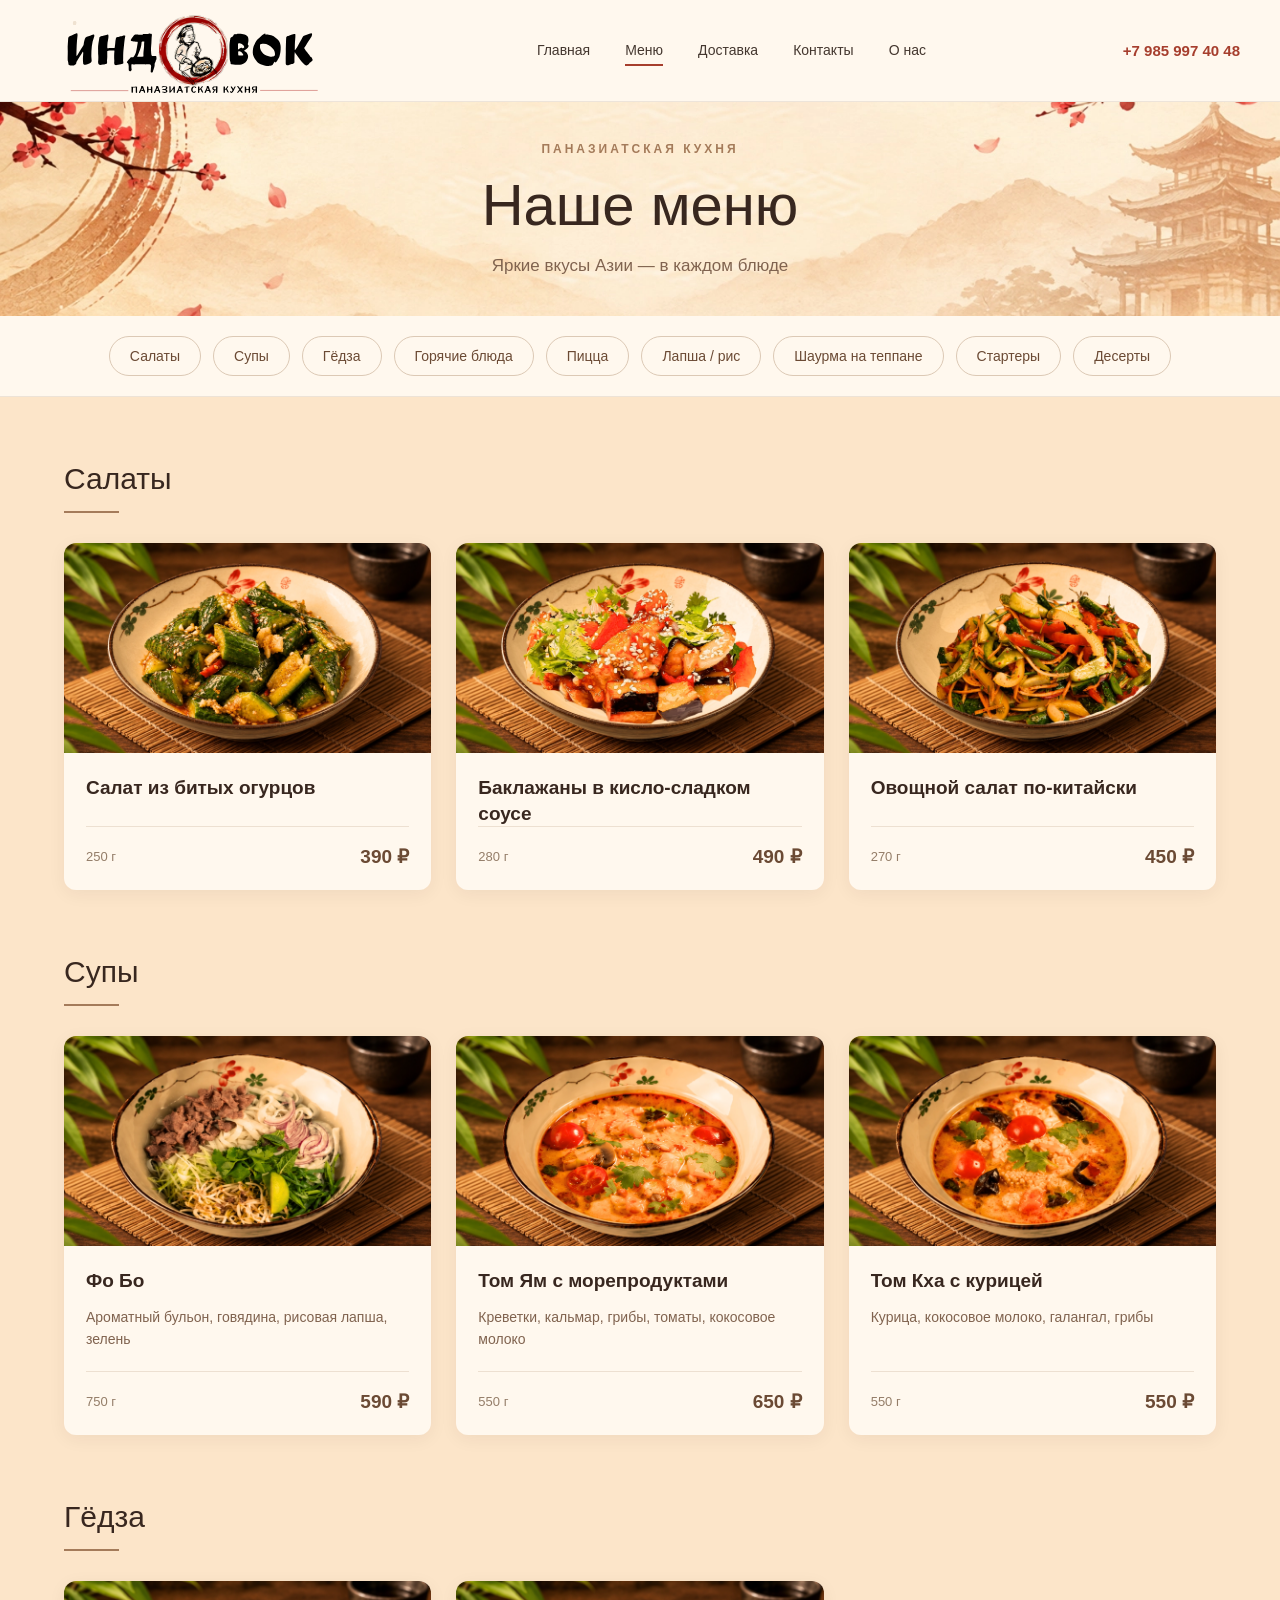
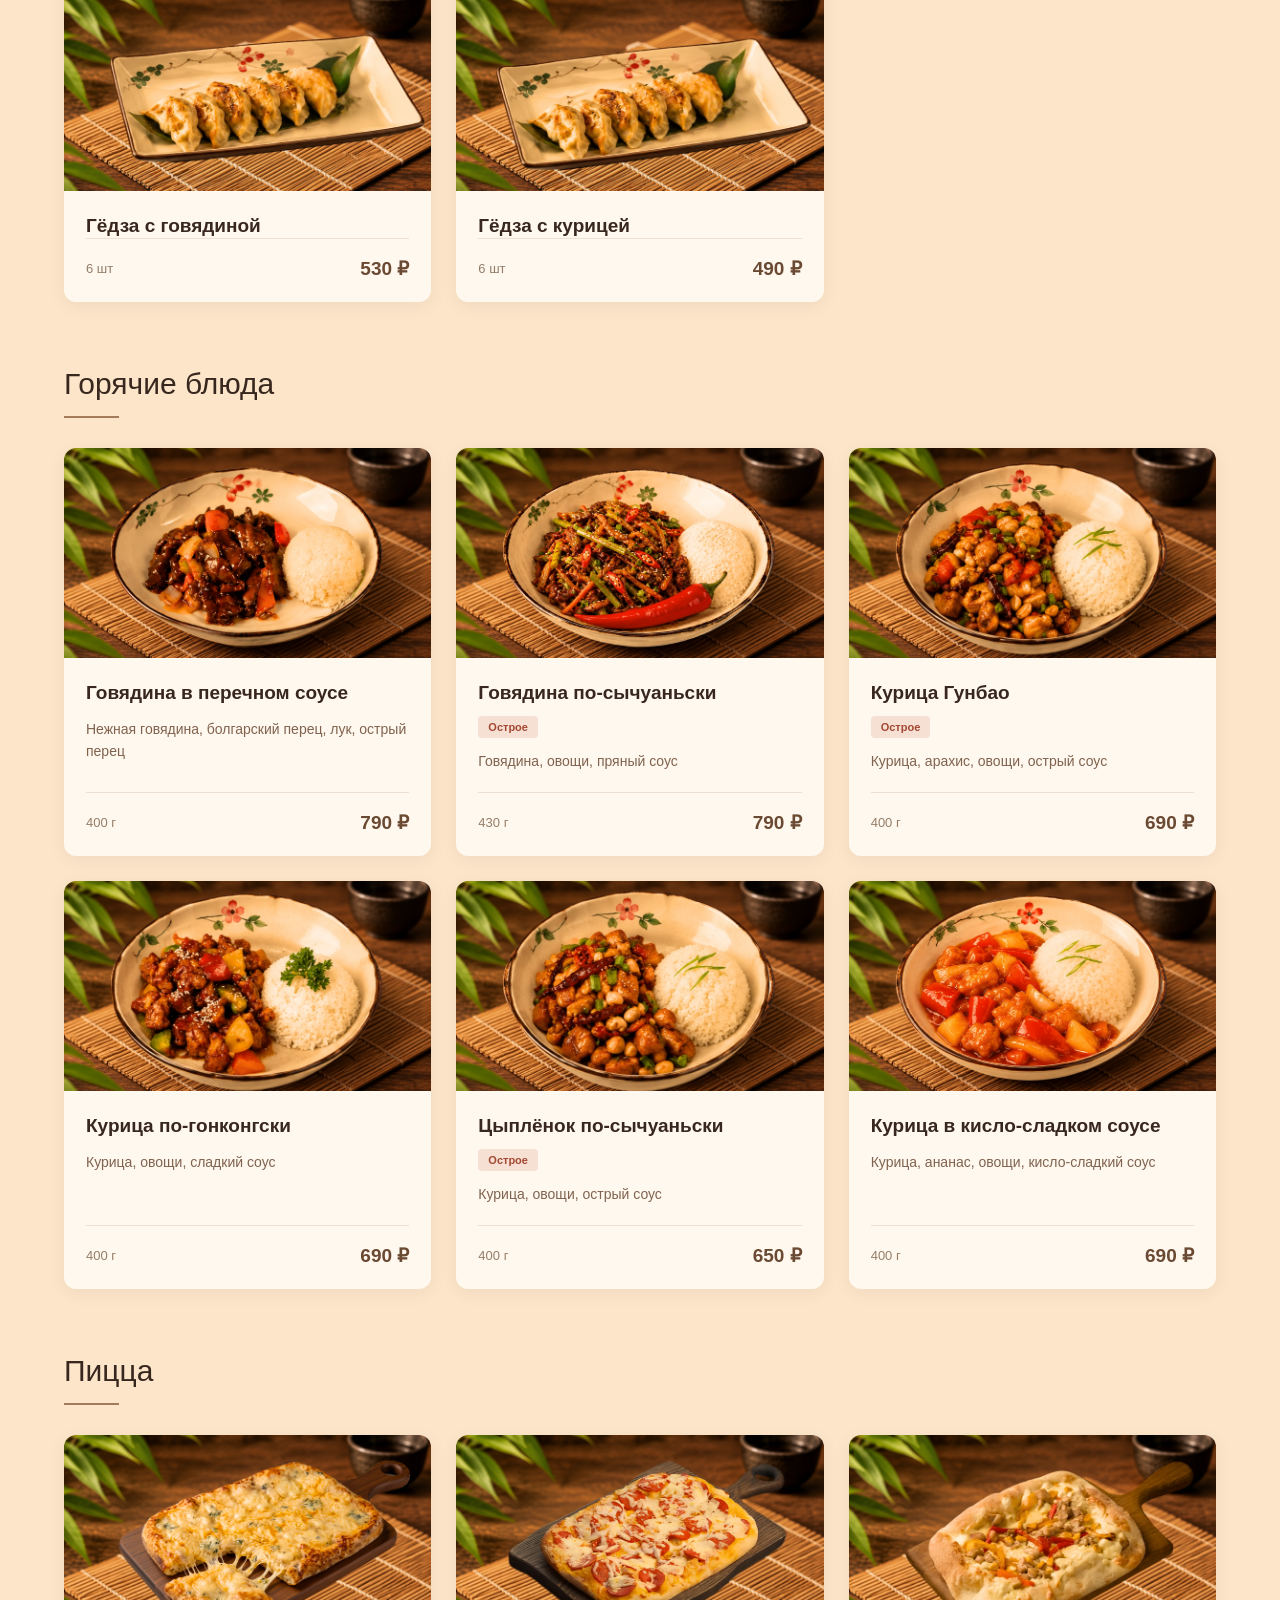
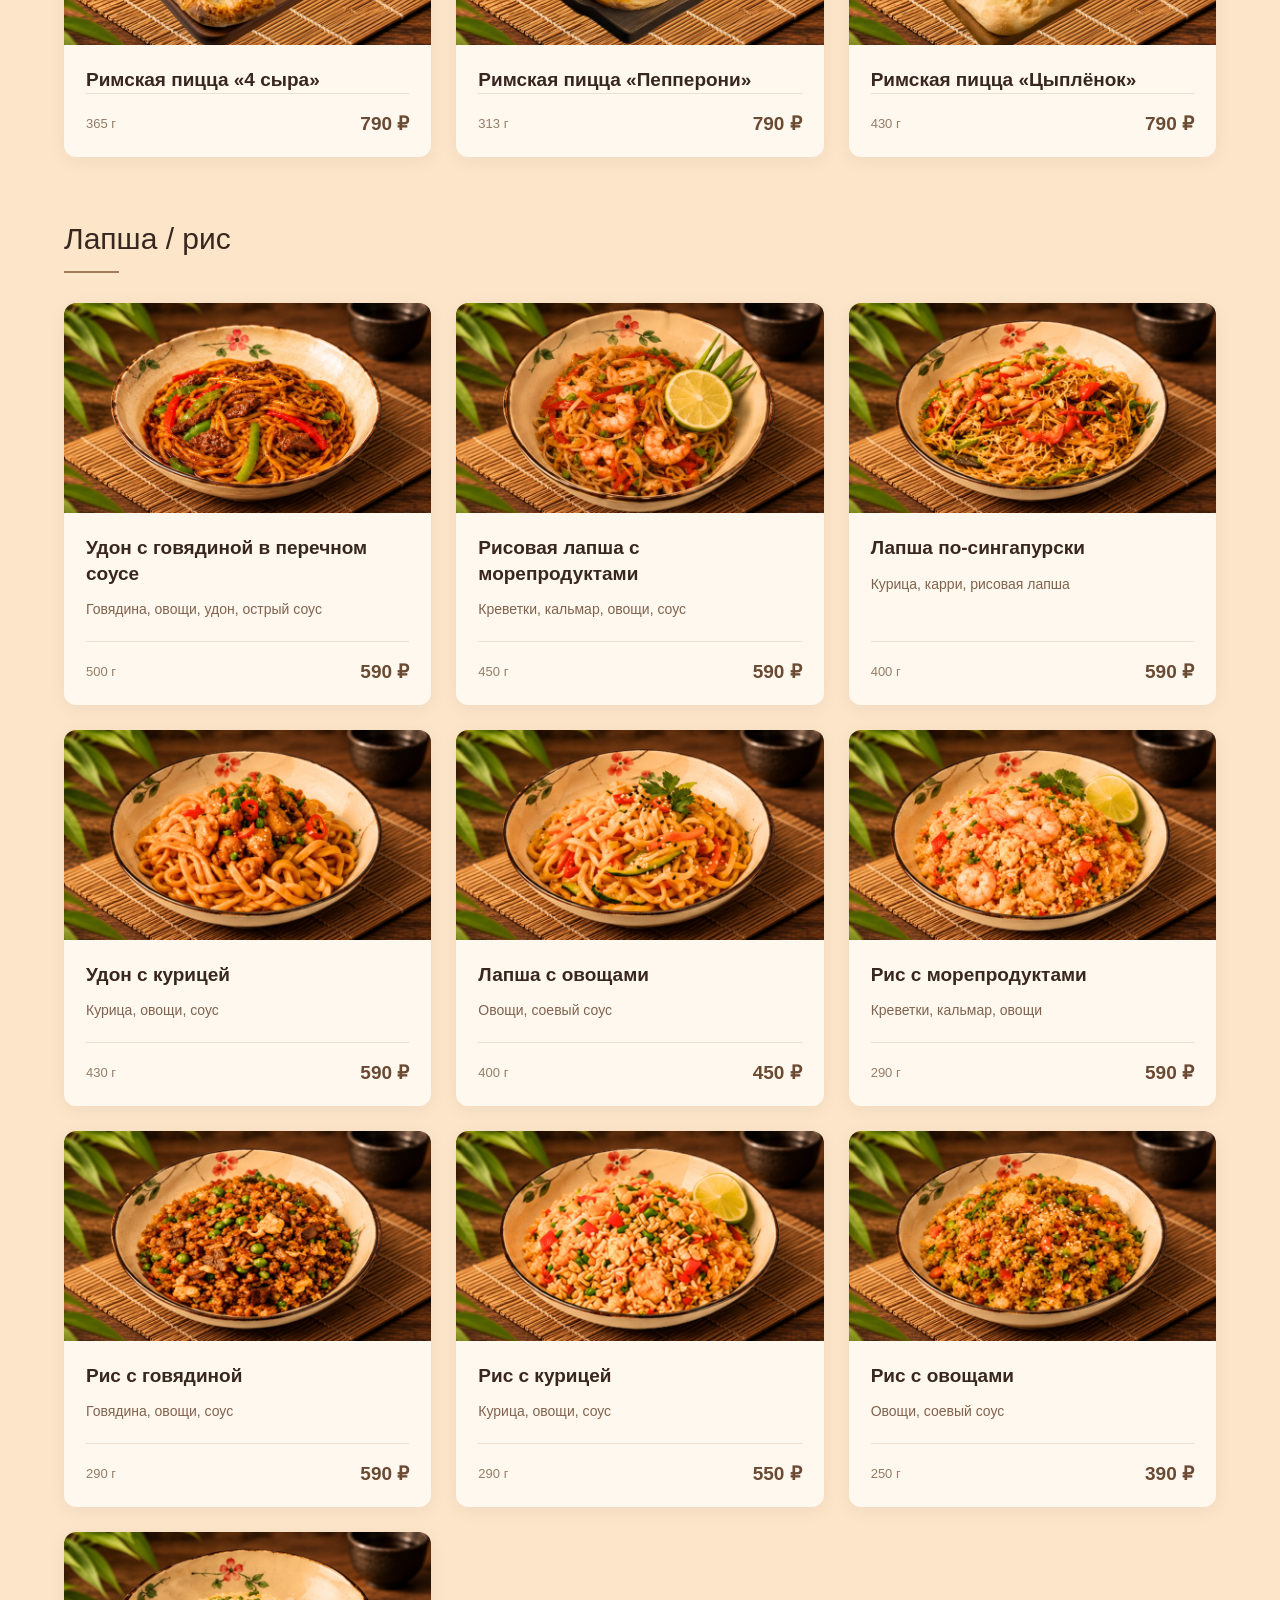
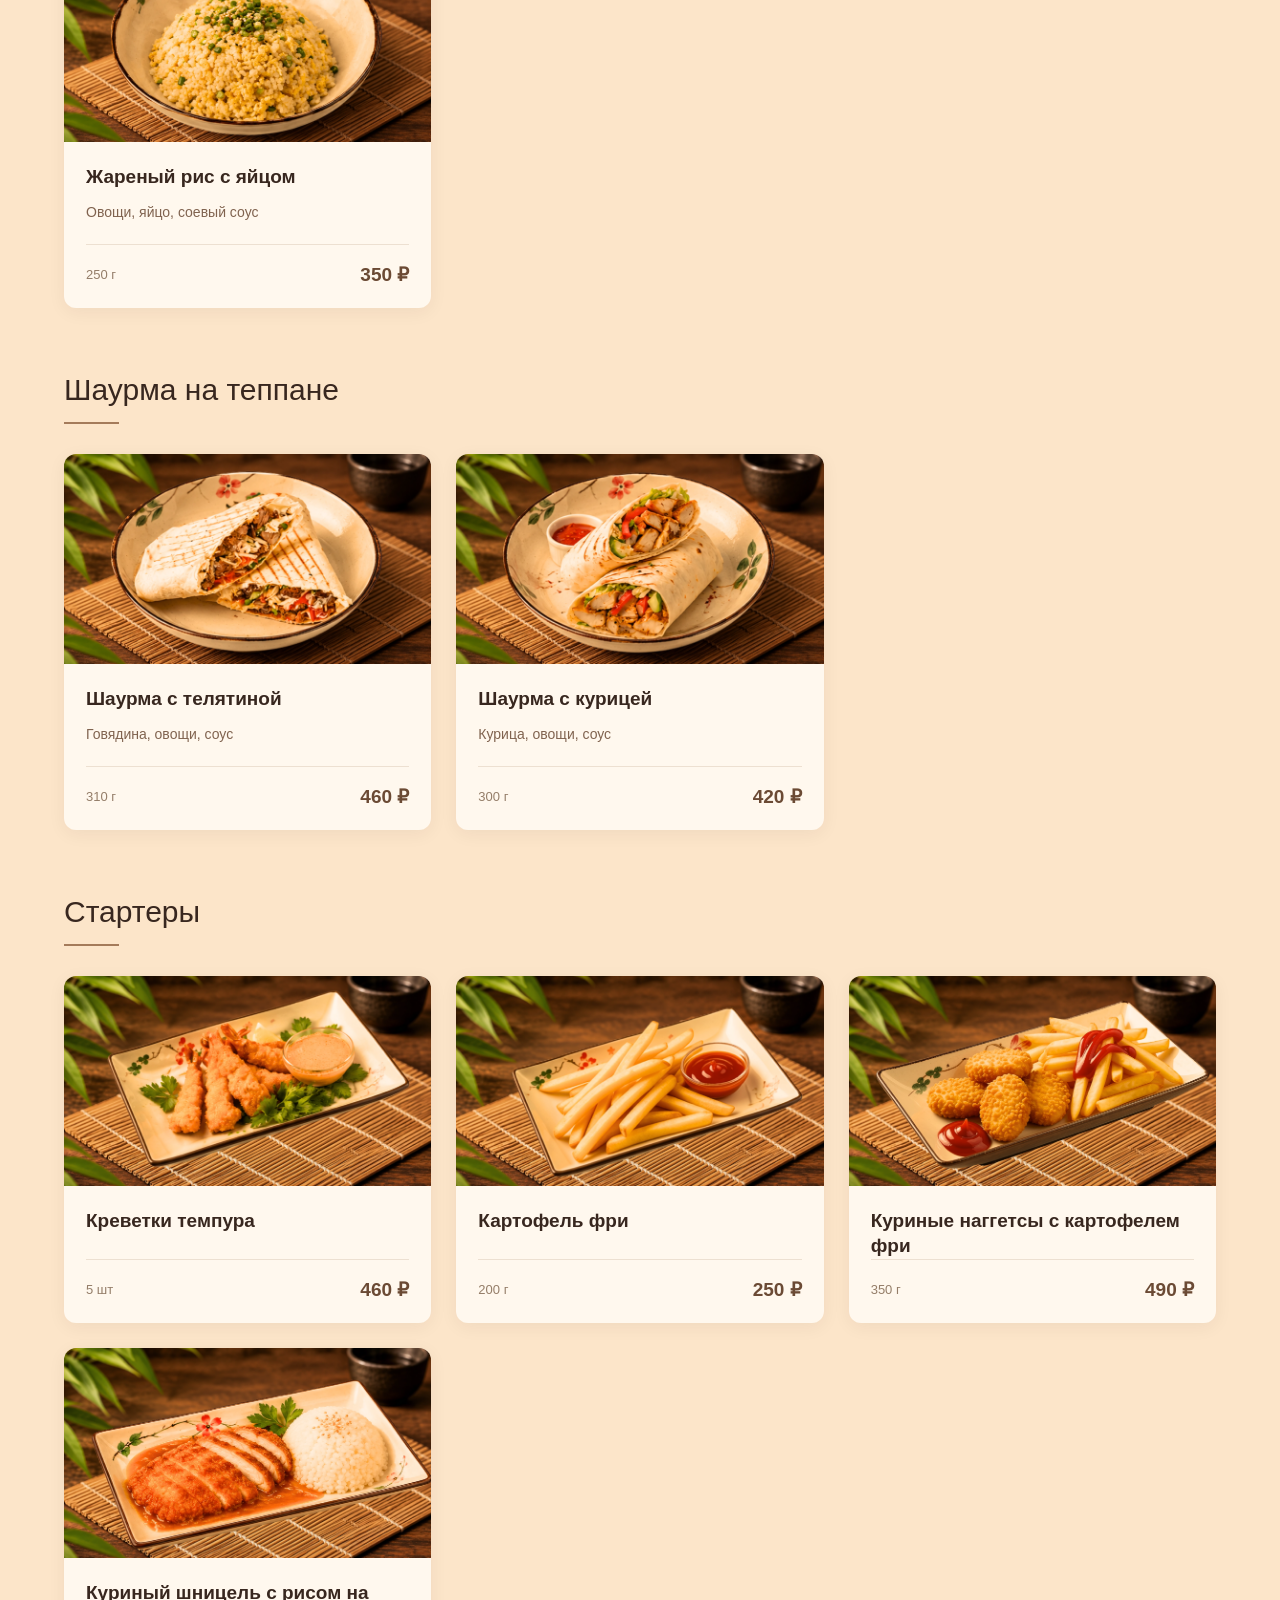
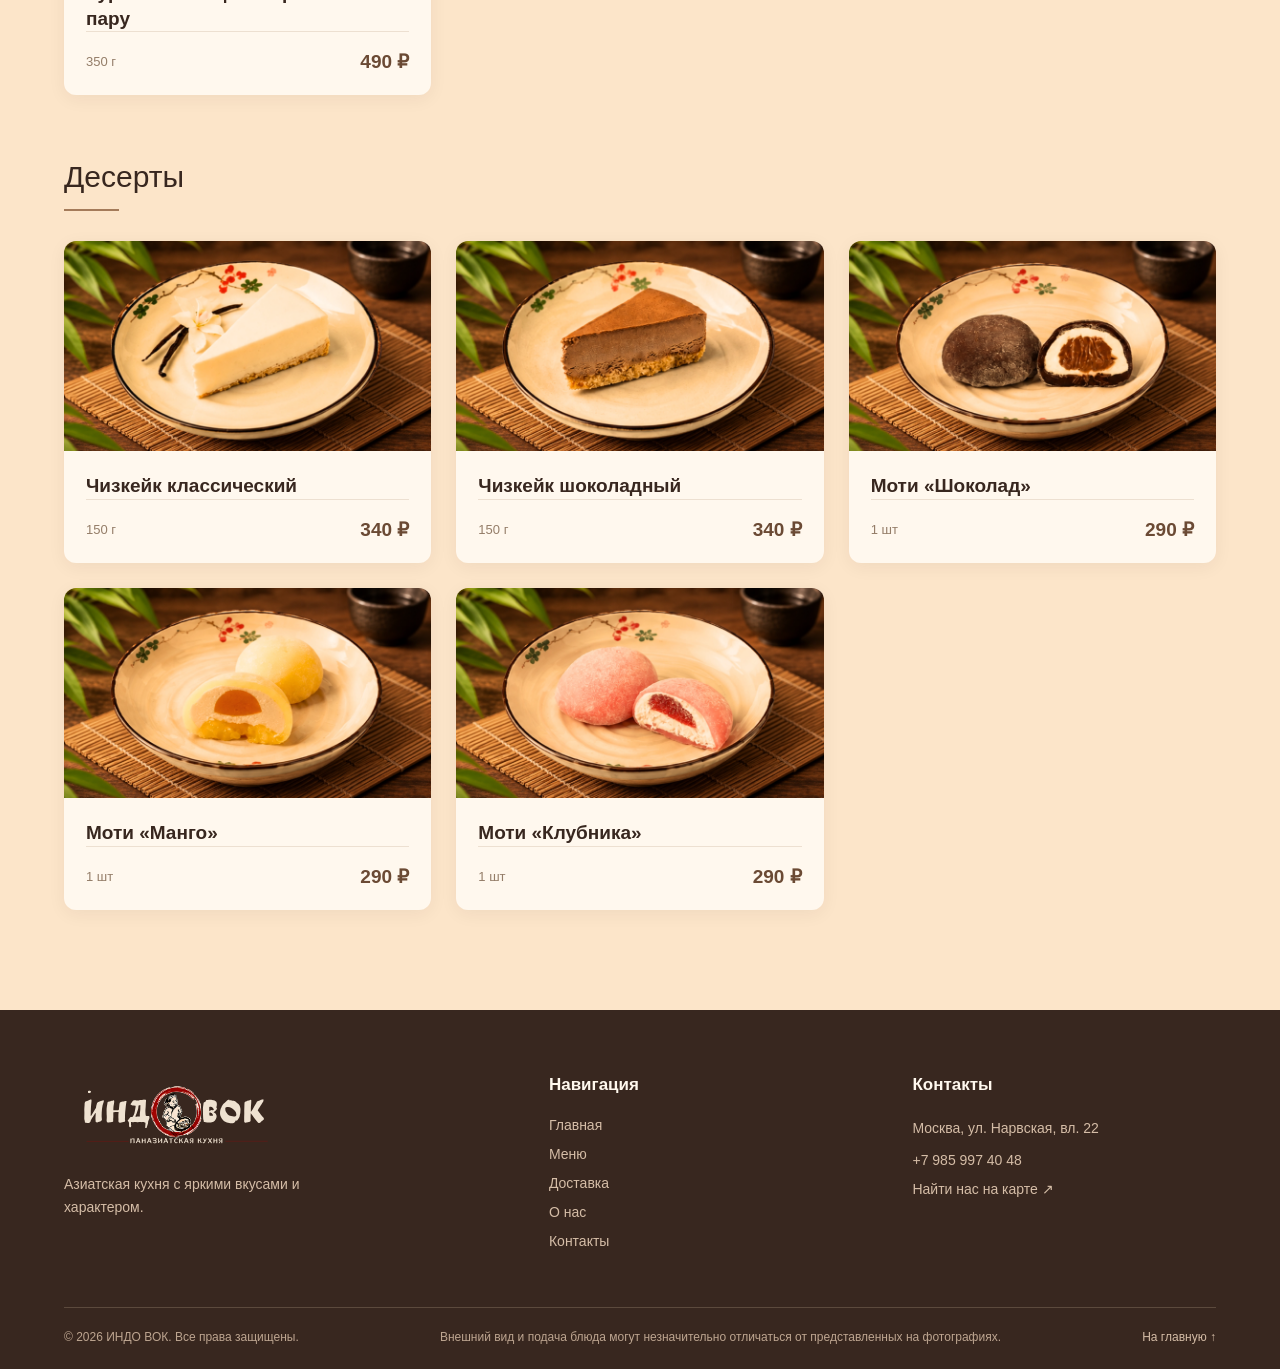
==== menu.html @ beb7c1e5 "Initial website version" ====
<!DOCTYPE html>
<html lang="ru">
<head>
    <meta charset="UTF-8">
    <meta name="viewport" content="width=device-width, initial-scale=1.0">
    <link rel="icon" type="image/png" href="images/favicon.png">
    <link rel="apple-touch-icon" href="images/favicon.png">

    <title>Меню — ИНДО ВОК</title>
    <meta property="og:type" content="website">
    <meta property="og:title" content="ИНДО ВОК — Паназиатская кухня">
    <meta property="og:description" content="Почувствуй настоящий вкус Азии. Яркие блюда, насыщенные вкусы и удовольствие в каждом заказе.">
    <meta property="og:image" content="https://ВАШ-ДОМЕН.ru/images/preview.png">
    <meta property="og:url" content="https://ВАШ-ДОМЕН.ru/">
    <meta property="og:locale" content="ru_RU">
    <meta name="description" content="Меню ресторана ИНДО ВОК. Паназиатская кухня, супы, лапша, рис, горячие блюда и десерты.">

    <link rel="stylesheet" href="css/style.css">
</head>

<body>

    <!-- HEADER -->
    <!-- Сюда перенесём существующую шапку из index.html -->
    <!-- ========================================
         ШАПКА САЙТА (HEADER)
         Логотип, навигация, телефон и мобильное меню
    ========================================= -->

    <header class="header">
        <div class="header__container">

            <!-- Логотип кафе — оригинальное изображение в формате SVG -->
            <a href="index.html" class="logo" aria-label="ИНДО ВОК — главная">
                 <img
                    src="images/logo.svg"
                    alt="ИНДО ВОК — восточная кухня"
                    class="logo__image"
                >
            </a>
            <!-- Основная навигация для компьютеров -->
            <nav class="navigation" id="navigation">
                <a href="index.html" class="navigation__link ">
                    Главная
                </a>

                <a href="menu.html" class="navigation__link navigation__link--active">
                    Меню
                </a>

                <a href="index.html#delivery" class="navigation__link">
                    Доставка
                </a>

                <a href="index.html#contacts" class="navigation__link">
                    Контакты
                </a>
                <a href="index.html#reviews" class="navigation__link">
                    О нас
                </a>
            </nav>

            <!-- Телефон кафе -->
            <a href="tel:+79859974048" class="header__phone">
                +7 985 997 40 48
            </a>

            <!-- Кнопка мобильного меню (бургер) -->
            <button
                class="burger"
                id="burger"
                type="button"
                aria-label="Открыть меню"
                aria-expanded="false"
                aria-controls="navigation"
            >
                <span class="burger__line"></span>
                <span class="burger__line"></span>
                <span class="burger__line"></span>
            </button>

        </div>
    </header>

    <main class="menu-page">

        <!-- MENU INTRO -->
        <section class="menu-intro">
            <div class="menu-intro__container">
                <p class="menu-intro__label">
                    ПАНАЗИАТСКАЯ КУХНЯ
                </p>

                <h1 class="menu-intro__title">
                    Наше меню
                </h1>

                <p class="menu-intro__description">
                    Яркие вкусы Азии — в каждом блюде
                </p>
            </div>
        </section>

        <!-- MENU CATEGORIES -->
        <section class="menu-content">

            <div class="menu-categories" id="menuCategories">
                <!-- Категории добавим через JavaScript -->
            </div>

            <div class="menu-sections" id="menuSections">
                <!-- Блюда загрузятся из menu-data.js -->
            </div>

        </section>

    </main>

    <!-- FOOTER -->
    <!-- Сюда перенесём существующий подвал из index.html -->
    <!-- FOOTER -->
<footer class="footer">
    <div class="footer__container">

        <div class="footer__main">

            <div class="footer__brand">
                <a href="index.html" class="footer__logo">
                    <img src="images/logo-light.svg" alt="ИНДО ВОК">
                </a>

                <p class="footer__description">
                    Азиатская кухня с яркими вкусами
                    и характером.
                </p>
            </div>

            <div class="footer__navigation">
                <h3 class="footer__heading">Навигация</h3>
                <a href="index.html">Главная</a>
                <a href="menu.html">Меню</a>
                <a href="#delivery">Доставка</a>
                <a href="#about">О нас</a>
                <a href="#contacts">Контакты</a>
            </div>

            <div class="footer__contacts">
                <h3 class="footer__heading">Контакты</h3>

                <p>Москва, ул. Нарвская, вл. 22</p>

                <a href="tel:+79859974048">
                    +7 985 997 40 48
                </a>

                <a
                    href="https://yandex.com/maps/213/moscow/?from=mapframe&ll=37.504240%2C55.836418&mode=whatshere&source=mapframe&utm_medium=mapframe&utm_source=maps&whatshere%5Bpoint%5D=37.504273%2C55.836444&whatshere%5Bzoom%5D=21&z=21"
                    target="_blank"
                    rel="noopener noreferrer"
                >
                    Найти нас на карте ↗
                </a>
            </div>

        </div>

        <div class="footer__bottom">
            <p>© 2026 ИНДО ВОК. Все права защищены.</p>
             <p>Внешний вид и подача блюда могут незначительно отличаться от представленных на фотографиях.</p>
            <a href="index.html">На главную ↑</a>
        </div>

    </div>
</footer>

    <script src="js/menu-data.js"></script>
    <script src="js/main.js"></script>
    <script src="js/menu.js"></script>

</body>
</html>
---- css/style.css ----
/* ==========================================
   1. ОБЩИЕ НАСТРОЙКИ САЙТА
   Базовые цвета, шрифты и сброс отступов
========================================== */

* {
    margin: 0;
    padding: 0;
    box-sizing: border-box;
}

html {
    scroll-behavior: smooth;
}

body {
    font-family: Arial, Helvetica, sans-serif;
    background-color: #FCE5C9;
    color: #38271F;
}

/* Цвета проекта:
   Основной фон — #f7f3ec
   Акцентный красный — #a63e2d
   Основной текст — #332c27
   Дополнительный текст — #806b5c
*/


/* ==========================================
   2. ШАПКА САЙТА
   Общий внешний вид и расположение элементов
========================================== */

.header {
    width: 100%;
    min-height: 88px;
    background-color: #FFF8EE;

    /* Тонкая линия под шапкой */
    border-bottom: 1px solid rgba(80, 55, 40, 0.10);

    /* Шапка остаётся сверху при прокрутке */
    position: sticky;
    top: 0;
    z-index: 1000;
}

.header__container {
    max-width: 1320px;
    min-height: 88px;
    margin: 0 auto;
    padding: 0 40px;

    display: flex;
    align-items: center;
    justify-content: space-between;
    gap: 30px;
}


/* ==========================================
   3. ЛОГОТИП
   Используем оригинальный SVG-файл
========================================== */

.logo {
    display: flex;
    align-items: center;
    flex-shrink: 0;
    text-decoration: none;
}

/* Размер и пропорции оригинального логотипа */
.logo__image {
    display: block;
    width: 300px;
    height: auto;
    object-fit: contain;
}

/* ==========================================
   4. НАВИГАЦИЯ
   Ссылки в компьютерной версии сайта
========================================== */

.navigation {
    display: flex;
    align-items: center;
    gap: 35px;
}

.navigation__link {
    position: relative;
    padding: 10px 0;

    color: #44372f;
    text-decoration: none;
    font-size: 14px;
    font-weight: 500;

    transition: color 0.25s ease;
}

/* Изменение цвета при наведении */
.navigation__link:hover {
    color: #a63e2d;
}

/* Подчёркивание активного пункта меню */
.navigation__link::after {
    content: "";
    position: absolute;
    left: 0;
    bottom: 2px;

    width: 0;
    height: 2px;
    background-color: #a63e2d;

    transition: width 0.25s ease;
}

.navigation__link:hover::after,
.navigation__link--active::after {
    width: 100%;
}


/* ==========================================
   5. НОМЕР ТЕЛЕФОНА
========================================== */

.header__phone {
    color: #a63e2d;
    text-decoration: none;
    font-size: 15px;
    font-weight: 700;
    white-space: nowrap;

    transition: opacity 0.25s ease;
}

.header__phone:hover {
    opacity: 0.75;
}


/* ==========================================
   6. КНОПКА-БУРГЕР
   По умолчанию скрыта на компьютерах
========================================== */

.burger {
    display: none;
    width: 38px;
    height: 38px;
    padding: 7px;

    background: transparent;
    border: none;
    cursor: pointer;
}

.burger__line {
    display: block;
    width: 24px;
    height: 2px;
    margin: 5px auto;

    background-color: #a63e2d;
    border-radius: 2px;

    transition: transform 0.25s ease, opacity 0.25s ease;
}

/* Анимация превращения бургера в крестик */
.burger.is-active .burger__line:nth-child(1) {
    transform: translateY(7px) rotate(45deg);
}

.burger.is-active .burger__line:nth-child(2) {
    opacity: 0;
}

.burger.is-active .burger__line:nth-child(3) {
    transform: translateY(-7px) rotate(-45deg);
}


/* ==========================================
   7. АДАПТАЦИЯ ДЛЯ ПЛАНШЕТОВ
   Экран шириной до 1050 пикселей
========================================== */

@media (max-width: 1050px) {

    .header__container {
        padding: 0 25px;
        gap: 20px;
    }

    .navigation {
        gap: 22px;
    }

    .navigation__link {
        font-size: 13px;
    }

    .header__phone {
        font-size: 14px;
    }
}


/* ==========================================
   8. АДАПТАЦИЯ ДЛЯ ТЕЛЕФОНОВ
   Экран шириной до 768 пикселей
========================================== */

@media (max-width: 768px) {

    .header,
    .header__container {
        min-height: 72px;
    }

    .header__container {
        padding: 0 20px;
        gap: 15px;
    }

   /* Размер логотипа на телефонах */
    .logo__image {
        width: 225px;
    }

    /* Скрываем телефон в шапке на узких экранах */
    .header__phone {
        display: none;
    }

    /* Показываем кнопку-бургер */
    .burger {
        display: block;
        flex-shrink: 0;
        position: relative;
        z-index: 1002;
    }

    /* Мобильное выпадающее меню */
    .navigation {
        position: absolute;
        top: 100%;
        left: 0;

        width: 100%;
        padding: 20px;

        display: flex;
        flex-direction: column;
        align-items: stretch;
        gap: 0;

        background-color: #fffdf9;
        border-bottom: 1px solid rgba(80, 55, 40, 0.10);
        box-shadow: 0 12px 20px rgba(50, 35, 25, 0.08);

        /* Скрыто до нажатия на бургер */
        opacity: 0;
        visibility: hidden;
        transform: translateY(-10px);

        transition: opacity 0.25s ease,
                    visibility 0.25s ease,
                    transform 0.25s ease;
    }

    /* Показываем меню при открытии */
    .navigation.is-open {
        opacity: 1;
        visibility: visible;
        transform: translateY(0);
    }

    .navigation__link {
        display: block;
        padding: 15px 5px;
        font-size: 15px;

        border-bottom: 1px solid rgba(80, 55, 40, 0.08);
    }

    .navigation__link:last-child {
        border-bottom: none;
    }

    .navigation__link::after {
        display: none;
    }
}


/* ==========================================
   9. МАЛЕНЬКИЕ ТЕЛЕФОНЫ
   Экран шириной до 380 пикселей
========================================== */

@media (max-width: 380px) {

    .header__container {
        padding: 0 15px;
    }

    /* Размер логотипа на телефонах */
    .logo__image {
        width: 190px;
    }

    .burger {
        width: 34px;
    }
}


/* ==========================================
   10. ПЕРВЫЙ ЭКРАН САЙТА (HERO)
========================================== */

.hero {
    position: relative;
    width: 100%;
    height: 46.875vw;
    min-height: 480px;
    max-height: 760px;

    display: flex;
    align-items: center;

    background-color: #F4EBDD;
    overflow: hidden;
}

/* Фоновые изображения */

.hero__background {
    position: absolute;
    inset: 0;
    z-index: 0;
    display: block;
}

.hero__background img {
    display: block;
    width: 100%;
    height: 100%;
    object-fit: contain;
    object-position: center;
}

/* Общий контейнер */

.hero__container {
    position: relative;
    z-index: 1;

    width: 90%;
    max-width: 1250px;
    height: 100%;
    margin: 0 auto;

    display: flex;
    align-items: center;
}

/* Текстовая часть */

.hero__content {
    width: 44%;
    max-width: 570px;
}

/* Надпись над заголовком */

.hero__label {
    display: block;
    margin-bottom: 22px;

    color: #A63E2D;
    font-size: 13px;
    font-weight: 600;
    letter-spacing: 2px;
}

/* Заголовок */

.hero__title {
    margin: 0 0 24px;

    color: #38271F;
    font-size: clamp(42px, 4.2vw, 66px);
    line-height: 1.12;
    font-weight: 600;
}

.hero__title span {
    display: block;
    color: #A63E2D;
}

/* Описание */

.hero__description {
    max-width: 470px;
    margin: 0 0 30px;

    color: #806653;
    font-size: 17px;
    line-height: 1.7;
}

/* Кнопка */

.hero__button {
    display: inline-flex;
    align-items: center;
    justify-content: center;
    gap: 18px;

    padding: 17px 27px;

    background-color: #A63E2D;
    color: #FFF8EE;

    border-radius: 5px;
    text-decoration: none;

    font-size: 15px;
    font-weight: 600;

    transition: background-color 0.3s ease,
                transform 0.3s ease;
}

.hero__button:hover {
    background-color: #873020;
    transform: translateY(-3px);
}

.hero__button span {
    font-size: 21px;
}

/* ==========================================
   КИТАЙСКАЯ НАДПИСЬ — КОМПЬЮТЕР
   Отдельно от текстового блока
========================================== */

.hero__culture {
    position: absolute;
    left: 36%;
    top: 36%;
    transform: translateY(-50%);

    display: flex;
    flex-direction: column;
    align-items: center;
    gap: 12px;

    margin: 0;
}

.hero__characters {
    color: #A63E2D;
    font-family: serif;
    font-size: 62px;
    font-weight: 600;
    letter-spacing: 5px;

    writing-mode: vertical-rl;
    text-orientation: upright;
}

.hero__translation {
    color: #806653;
    font-size: 10px;
    font-weight: 600;
    letter-spacing: 2px;
    white-space: nowrap;
}

/* ==========================================
   АДАПТАЦИЯ ДЛЯ ПЛАНШЕТОВ
========================================== */

@media (max-width: 900px) and (min-width: 601px) {

    .hero {
        min-height: 500px;
    }

    .hero__container {
        width: 88%;
    }

    .hero__content {
        width: 45%;
    }

    .hero__title {
        font-size: clamp(38px, 5vw, 48px);
    }

    .hero__description {
        font-size: 15px;
    }

    .hero__culture {
        left: 53%;
    }

    .hero__characters {
        font-size: 36px;
    }
}

/* ==========================================
   АДАПТАЦИЯ ДЛЯ ТЕЛЕФОНОВ
========================================== */

@media (max-width: 600px) {

    .hero {
        height: 650px;
        min-height: 0;
        max-height: none;

        align-items: flex-start;
    }

    /* Мобильное изображение */

    .hero__background {
        overflow: hidden;
    }

    .hero__background img {
        width: 100%;
        height: 100%;
        object-fit: fill;
        object-position: center bottom;
        transform: translateY(15px);
    }

    /* Текстовая часть */

    .hero__container {
        width: 88%;
        height: auto;
        margin: 0 auto;
        padding-top: 27px;

        justify-content: center;
    }

    .hero__content {
        width: 100%;
        max-width: 420px;
        text-align: center;
    }

    .hero__label {
        margin-bottom: 13px;
        font-size: 10px;
        letter-spacing: 1.7px;
    }

    .hero__title {
        font-size: clamp(30px, 8vw, 36px);
        line-height: 1.12;
        margin-bottom: 13px;
    }

    .hero__description {
        max-width: 360px;
        font-size: 13px;
        line-height: 1.45;
        margin: 0 auto 16px;
    }

    .hero__button {
        padding: 13px 20px;
        gap: 12px;
        font-size: 13px;
    }

    /* Китайская надпись на телефоне */

    .hero__culture {
        position: static;
        transform: none;

        flex-direction: row;
        justify-content: center;
        align-items: center;
        gap: 8px;

        margin-top: 12px;
    }

    .hero__characters {
        writing-mode: horizontal-tb;
        font-size: 33px;
        letter-spacing: 2px;
    }

    .hero__translation {
        font-size: 8px;
        letter-spacing: 1.5px;
    }
}


/* ==========================================
   11. ГАЛЕРЕЯ ПОПУЛЯРНЫХ БЛЮД
========================================== */

.gallery {
    width: 100%;
    padding: 100px 0;
    background-color: #FCE5C9;
}

.gallery__container {
    width: 90%;
    max-width: 1320px;
    margin: 0 auto;
}

/* Заголовок */

.gallery__heading {
    max-width: 700px;
    margin: 0 auto 55px;
    text-align: center;
}

.gallery__subtitle {
    display: block;
    margin-bottom: 15px;

    color: #A63E2D;
    font-size: 20px;
    font-weight: 700;
    letter-spacing: 3px;
}

.gallery__title {
    margin-bottom: 18px;

    color: #38271F;
    font-size: clamp(30px, 3.5vw, 46px);
    line-height: 1.2;
    font-weight: 600;
}

.gallery__description {
    color: #806653;
    font-size: 16px;
    line-height: 1.7;
}

/* ==========================================
   КОМПЬЮТЕРНАЯ ГАЛЕРЕЯ
========================================== */

.gallery__desktop {
    display: grid;
    grid-template-columns: repeat(2, minmax(0, 1fr));
    gap: 24px;
}

.gallery__mobile {
    display: none;
}

/* Контейнер одной галереи */

.gallery-panel {
    min-width: 0;
}

/* Область со слайдами */

.gallery-panel__slides {
    position: relative;
    width: 100%;
    aspect-ratio: 1.12 / 1;
    overflow: hidden;
    border-radius: 8px;
    background-color: #E8D3BA;
}

/* Слайды располагаются друг над другом */

.gallery-slide {
    position: absolute;
    inset: 0;

    opacity: 0;
    visibility: hidden;

    transition: opacity 0.8s ease,
                visibility 0.8s ease;
}

.gallery-slide.is-active {
    opacity: 1;
    visibility: visible;
    z-index: 1;
}

/* ==========================================
   ВРЕМЕННЫЕ ЗАГЛУШКИ
   Вместо фотографий до появления оригинальных
========================================== */

.gallery-slide__placeholder {
    position: absolute;
    inset: 0;

    display: flex;
    align-items: center;
    justify-content: center;

    overflow: hidden;
    background-color: #D9C2A8;
}

/* Декоративная имитация блюда на тарелке */

.gallery-slide__placeholder::before {
    content: "";
    position: absolute;

    width: 55%;
    aspect-ratio: 1;

    border-radius: 50%;
    border: 12px solid rgba(255, 248, 238, 0.55);

    background:
        radial-gradient(
            circle,
            rgba(166, 62, 45, 0.18) 0 25%,
            rgba(255, 248, 238, 0.35) 26% 58%,
            rgba(255, 248, 238, 0.12) 59% 100%
        );

    box-shadow: 0 15px 40px rgba(56, 39, 31, 0.12);
    transition: transform 0.7s ease;
}

.gallery-slide__placeholder span {
    position: relative;
    z-index: 1;

    padding: 10px 15px;

    color: #806653;
    background: rgba(255, 248, 238, 0.82);

    border-radius: 3px;

    font-size: 10px;
    font-weight: 700;
    letter-spacing: 2px;
}

/* Различия между заглушками */

.placeholder--one {
    background: linear-gradient(135deg, #D9BFA5, #B78F72);
}

.placeholder--two {
    background: linear-gradient(135deg, #E2C7A9, #C59A79);
}

.placeholder--three {
    background: linear-gradient(135deg, #CDBBA5, #A99178);
}

.placeholder--four {
    background: linear-gradient(135deg, #D8B5A0, #B77F68);
}

.placeholder--five {
    background: linear-gradient(135deg, #DCC8AC, #BBA184);
}

.placeholder--six {
    background: linear-gradient(135deg, #E1CDB7, #C3A58A);
}

/* ==========================================
   ТЕКСТ ПОВЕРХ ФОТОГРАФИИ
========================================== */

.gallery-slide__overlay {
    position: absolute;
    inset: 0;
    z-index: 2;

    display: flex;
    flex-direction: column;
    justify-content: flex-end;
    align-items: flex-start;

    padding: 35px;

    color: #FFF8EE;

    background: linear-gradient(
        to top,
        rgba(35, 23, 17, 0.88) 0%,
        rgba(35, 23, 17, 0.55) 35%,
        rgba(35, 23, 17, 0.08) 75%,
        transparent 100%
    );

    opacity: 0;
    transform: translateY(12px);

    transition: opacity 0.4s ease,
                transform 0.4s ease;
}

/* Показываем текст при наведении */

.gallery-slide.is-active:hover .gallery-slide__overlay {
    opacity: 1;
    transform: translateY(0);
}

/* Категория блюда */

.gallery-slide__category {
    margin-bottom: 12px;

    color: #F0C6A0;
    font-size: 10px;
    font-weight: 700;
    letter-spacing: 2px;
}

/* Название блюда */

.gallery-slide__overlay h3 {
    margin-bottom: 12px;

    font-size: clamp(22px, 2.1vw, 30px);
    line-height: 1.2;
    font-weight: 600;
}

/* Описание блюда */

.gallery-slide__overlay p {
    max-width: 430px;

    color: rgba(255, 248, 238, 0.88);
    font-size: 14px;
    line-height: 1.6;
}

/* Небольшое увеличение заглушки при наведении */

.gallery-slide.is-active:hover .gallery-slide__placeholder::before {
    transform: scale(1.06);
}

/* ==========================================
   СТРЕЛКИ И ТОЧКИ
========================================== */

.gallery-panel__controls {
    display: flex;
    align-items: center;
    justify-content: center;
    gap: 22px;

    padding-top: 20px;
}

.gallery-arrow {
    width: 38px;
    height: 38px;

    display: flex;
    align-items: center;
    justify-content: center;

    border: 1px solid rgba(166, 62, 45, 0.35);
    border-radius: 50%;

    background: transparent;
    color: #A63E2D;

    font-size: 19px;
    cursor: pointer;

    transition: background-color 0.25s ease,
                color 0.25s ease,
                border-color 0.25s ease;
}

.gallery-arrow:hover {
    background-color: #A63E2D;
    color: #FFF8EE;
    border-color: #A63E2D;
}

/* Контейнер точек */

.gallery-dots {
    display: flex;
    align-items: center;
    justify-content: center;
    gap: 9px;
}

/* Отдельная точка */

.gallery-dot {
    width: 7px;
    height: 7px;
    padding: 0;

    border: none;
    border-radius: 50%;

    background-color: rgba(166, 62, 45, 0.3);
    cursor: pointer;

    transition: width 0.25s ease,
                background-color 0.25s ease;
}

/* Активная точка */

.gallery-dot.is-active {
    width: 22px;
    border-radius: 5px;
    background-color: #A63E2D;
}

/* ==========================================
   КНОПКА ПОЛНОГО МЕНЮ
========================================== */

.gallery__footer {
    display: flex;
    justify-content: center;
    margin-top: 45px;
}

.gallery__button {
    display: inline-flex;
    align-items: center;
    justify-content: center;
    gap: 16px;

    padding: 16px 26px;

    border: 1px solid #A63E2D;
    border-radius: 5px;

    color: #A63E2D;
    text-decoration: none;

    font-size: 14px;
    font-weight: 600;

    transition: background-color 0.25s ease,
                color 0.25s ease;
}

.gallery__button:hover {
    background-color: #A63E2D;
    color: #FFF8EE;
}

.gallery__button span {
    font-size: 19px;
}

/* ==========================================
   ПЛАНШЕТЫ
========================================== */

@media (max-width: 900px) {

    .gallery {
        padding: 75px 0;
    }

    .gallery__desktop {
        gap: 16px;
    }

    .gallery-panel__slides {
        aspect-ratio: 0.95 / 1;
    }

    .gallery-slide__overlay {
        padding: 22px;
    }

    .gallery-slide__overlay h3 {
        font-size: 23px;
    }

    .gallery-slide__overlay p {
        font-size: 13px;
    }
}

/* ==========================================
   МОБИЛЬНЫЕ ТЕЛЕФОНЫ
========================================== */

@media (max-width: 600px) {

    .gallery {
        padding: 65px 0;
    }

    .gallery__container {
        width: 90%;
    }

    .gallery__heading {
        margin-bottom: 30px;
    }

    .gallery__subtitle {
        font-size: 10px;
    }

    .gallery__title {
        font-size: 29px;
        line-height: 1.2;
    }

    .gallery__description {
        font-size: 14px;
    }

    /* Скрываем компьютерные галереи */

    .gallery__desktop {
        display: none;
    }

    /* Показываем мобильную галерею */

    .gallery__mobile {
        display: block;
    }

    .gallery-panel__slides {
        aspect-ratio: 0.82 / 1;
        border-radius: 7px;
    }

    /* На телефоне подпись всегда видна */

    .gallery-slide__overlay {
        padding: 24px 20px;
        opacity: 1;
        transform: none;
    }

    .gallery-slide__category {
        margin-bottom: 9px;
        font-size: 9px;
    }

    .gallery-slide__overlay h3 {
        margin-bottom: 9px;
        font-size: 24px;
    }

    .gallery-slide__overlay p {
        font-size: 13px;
        line-height: 1.5;
    }

    .gallery-panel__controls {
        gap: 18px;
        padding-top: 17px;
    }

    .gallery-arrow {
        width: 35px;
        height: 35px;
    }

    .gallery__footer {
        margin-top: 32px;
    }
}

/* Уменьшаем анимацию, если пользователь
   предпочитает минимальное движение */

@media (prefers-reduced-motion: reduce) {
    .gallery *,
    .gallery *::before,
    .gallery *::after {
        transition-duration: 0.01ms !important;
    }
}

/* Фотографии блюд */
.gallery-slide__image {
    position: absolute;
    inset: 0;
    width: 100%;
    height: 100%;
    object-fit: cover;
    object-position: center;
    display: block;
}

/* Содержимое слайда */
.gallery-slide {
    position: absolute;
    inset: 0;
    overflow: hidden;
}

/* Подпись поверх фотографии */
.gallery-slide__overlay {
    z-index: 2;
}

/* ==========================================
   12. ПРЕИМУЩЕСТВА КАФЕ
========================================== */

.advantages {
    width: 100%;
    padding: 65px 0;
    background-color: #F4EBDD;
}

.advantages__container {
    width: 90%;
    max-width: 1320px;
    margin: 0 auto;

    display: grid;
    grid-template-columns: repeat(3, 1fr);
}

.advantage {
    display: flex;
    align-items: flex-start;
    gap: 22px;

    padding: 10px 35px;
    border-right: 1px solid rgba(56, 39, 31, 0.2);
}

.advantage:first-child {
    padding-left: 0;
}

.advantage:last-child {
    border-right: none;
    padding-right: 0;
}

.advantage__number {
    font-family: Georgia, serif;
    font-size: 17px;
    color: #A16F4F;
    line-height: 1.4;
}

.advantage__content h3 {
    margin-bottom: 10px;

    font-family: Georgia, serif;
    font-size: 23px;
    font-weight: 400;
    color: #38271F;
}

.advantage__content p {
    max-width: 290px;

    font-size: 14px;
    line-height: 1.7;
    color: #806B5C;
}


/* Планшеты */

@media (max-width: 900px) {
    .advantages {
        padding: 50px 0;
    }

    .advantage {
        gap: 14px;
        padding: 10px 20px;
    }

    .advantage__content h3 {
        font-size: 19px;
    }

    .advantage__content p {
        font-size: 13px;
    }
}


/* Телефоны */

@media (max-width: 600px) {
    .advantages {
        padding: 35px 0;
    }

    .advantages__container {
        grid-template-columns: 1fr;
    }

    .advantage,
    .advantage:first-child,
    .advantage:last-child {
        padding: 22px 0;
        border-right: none;
        border-bottom: 1px solid rgba(56, 39, 31, 0.2);
        gap: 20px;
    }

    .advantage:last-child {
        border-bottom: none;
    }

    .advantage__content h3 {
        font-size: 21px;
        margin-bottom: 6px;
    }

    .advantage__content p {
        max-width: 100%;
        font-size: 14px;
    }
}

/* Параллакс для блока преимуществ */

.advantages {
    position: relative;
    overflow: hidden;
    isolation: isolate;
    background: #38271F;
}

.advantages__background {
    position: absolute;
    z-index: -1;
    top: -20%;
    left: 0;
    width: 100%;
    height: 140%;
    overflow: hidden;
    pointer-events: none;
}

.advantages__background img {
    width: 100%;
    height: 100%;
    display: block;
    object-fit: cover;
    object-position: center;
    transform: translate3d(0, 0, 0);
}

.advantages::after {
    content: "";
    position: absolute;
    inset: 0;
    z-index: -1;
    background: rgba(38, 25, 19, 0.68);
    pointer-events: none;
}

.advantages__container {
    position: relative;
    z-index: 1;
}

.advantage__number {
    color: #D9AE87;
}

.advantage__content h3 {
    color: #FFF8EE;
}

.advantage__content p {
    color: #E2D2C3;
}

.advantage {
    border-color: rgba(255, 248, 238, 0.25);
}

/* ==========================================
   13. БЛОК ДОСТАВКИ
========================================== */

.delivery {
    width: 100%;
    padding: 110px 0;
    background-color: #FCE5C9;
}

.delivery__container {
    width: 90%;
    max-width: 1320px;
    margin: 0 auto;

    display: grid;
    grid-template-columns: 1.1fr 0.9fr;
    align-items: center;
    gap: 85px;
}

/* Фотография */

.delivery__image {
    width: 100%;
    height: 480px;
    overflow: hidden;
    border-radius: 4px;
}

.delivery__image img {
    width: 100%;
    height: 100%;
    display: block;
    object-fit: cover;
    object-position: center;
}

/* Текст */

.delivery__content {
    max-width: 480px;
}

.delivery__subtitle {
    display: block;
    margin-bottom: 25px;

    font-size: 12px;
    letter-spacing: 3px;
    color: #A16F4F;
}

.delivery__title {
    margin-bottom: 25px;

    font-family: Georgia, serif;
    font-size: clamp(36px, 4vw, 54px);
    line-height: 1.2;
    font-weight: 400;
    color: #38271F;
}

.delivery__title span {
    display: block;
    color: #A16F4F;
}

.delivery__description {
    margin-bottom: 35px;

    font-size: 15px;
    line-height: 1.9;
    color: #806B5C;
}

/* Кнопка */
/* Кнопка заказа */

.delivery__button {
    position: relative;
    display: inline-flex;
    align-items: center;
    justify-content: center;
    gap: 35px;

    padding: 18px 28px;

    background-color: #38271F;
    color: #FFF8EE;

    font-size: 14px;
    text-decoration: none;
    letter-spacing: 0.5px;

    overflow: hidden;
    isolation: isolate;

    transition:
        background-color 0.35s ease,
        transform 0.35s ease,
        box-shadow 0.35s ease;
}

/* Световой блик */

.delivery__button::before {
    content: "";
    position: absolute;
    top: -50%;
    left: -80%;
    width: 45%;
    height: 200%;

    background: rgba(255, 255, 255, 0.16);
    transform: skewX(-25deg);

    transition: left 0.65s ease;
    z-index: -1;
}

/* Стрелка */

.delivery__button span {
    display: inline-block;
    font-size: 19px;

    transition: transform 0.35s ease;
}

/* Наведение */

.delivery__button:hover {
    background-color: #A16F4F;
    transform: translateY(-3px);

    box-shadow: 0 9px 22px rgba(56, 39, 31, 0.18);
}

.delivery__button:hover::before {
    left: 140%;
}

.delivery__button:hover span {
    transform: translate(4px, -3px);
}

/* Нажатие */

.delivery__button:active {
    transform: translateY(-1px) scale(0.98);
    box-shadow: none;
}

/* Фокус с клавиатуры */

.delivery__button:focus-visible {
    outline: 2px solid #A16F4F;
    outline-offset: 4px;
}

/* Пока ссылка не добавлена */

.delivery__button[aria-disabled="true"] {
    cursor: default;
}

.delivery__button[aria-disabled="true"]:hover {
    background-color: #38271F;
    transform: none;
    box-shadow: none;
}

.delivery__button[aria-disabled="true"]:hover::before {
    left: -80%;
}

.delivery__button[aria-disabled="true"]:hover span {
    transform: none;
}

/* Учитываем настройки уменьшения анимации */

@media (prefers-reduced-motion: reduce) {
    .delivery__button,
    .delivery__button::before,
    .delivery__button span {
        transition: none;
    }
}
.delivery__note {
    margin-top: 17px;
    font-size: 12px;
    color: #A18B7B;
    letter-spacing: 1px;
}


/* Планшеты */

@media (max-width: 900px) {

    .delivery {
        padding: 75px 0;
    }

    .delivery__container {
        gap: 40px;
    }

    .delivery__image {
        height: 390px;
    }

    .delivery__title {
        font-size: 38px;
    }

}


/* Телефоны */

@media (max-width: 600px) {

    .delivery {
        padding: 55px 0;
    }

    .delivery__container {
        grid-template-columns: 1fr;
        gap: 35px;
    }

    .delivery__image {
        height: 300px;
    }

    .delivery__content {
        max-width: 100%;
    }

    .delivery__subtitle {
        margin-bottom: 18px;
        font-size: 11px;
    }

    .delivery__title {
        font-size: 37px;
        margin-bottom: 20px;
    }

    .delivery__description {
        font-size: 14px;
        margin-bottom: 28px;
    }

    .delivery__button {
        width: 100%;
        justify-content: space-between;
    }

}

/* ==========================================
   14. О НАС И КОНТАКТЫ
========================================== */

.contacts {
    width: 100%;
    padding: 110px 0;
    background-color: #F4EBDD;
    scroll-margin-top: 90px;
}

.contacts__container {
    width: 90%;
    max-width: 1320px;
    margin: 0 auto;

    display: grid;
    grid-template-columns: 0.8fr 1.2fr;
    align-items: center;
    gap: 80px;
}

/* Информация */

.contacts__info {
    max-width: 440px;
    scroll-margin-top: 100px;
}

.contacts__subtitle {
    display: block;
    margin-bottom: 25px;

    font-size: 12px;
    letter-spacing: 3px;
    color: #A16F4F;
}

.contacts__title {
    margin-bottom: 25px;

    font-family: Georgia, serif;
    font-size: clamp(40px, 4vw, 56px);
    line-height: 1.15;
    font-weight: 400;
    color: #38271F;
}

.contacts__title span {
    display: block;
    color: #A16F4F;
}

.contacts__description {
    margin-bottom: 40px;

    font-size: 15px;
    line-height: 1.9;
    color: #806B5C;
}

/* Контактные данные */

.contacts__details {
    display: flex;
    flex-direction: column;
    gap: 25px;
    margin-bottom: 35px;
}

.contacts__item {
    display: flex;
    flex-direction: column;
    gap: 9px;
}

.contacts__label {
    font-size: 11px;
    letter-spacing: 2px;
    color: #A16F4F;
}

.contacts__item p,
.contacts__item a {
    font-size: 16px;
    line-height: 1.6;
    color: #38271F;
    text-decoration: none;
}

.contacts__item a:hover {
    color: #A16F4F;
}

/* Кнопка маршрута */

.contacts__button {
    display: inline-flex;
    align-items: center;
    justify-content: space-between;
    gap: 35px;

    padding: 18px 28px;

    background-color: #38271F;
    color: #FFF8EE;

    font-size: 14px;
    text-decoration: none;

    transition:
        background-color 0.3s ease,
        transform 0.3s ease;
}

.contacts__button span {
    font-size: 19px;
    transition: transform 0.3s ease;
}

.contacts__button:hover {
    background-color: #A16F4F;
    transform: translateY(-3px);
}

.contacts__button:hover span {
    transform: translate(4px, -3px);
}

/* Карта */

.contacts__map {
    width: 100%;
    height: 520px;
    overflow: hidden;
    border-radius: 3px;
    background-color: #E8D8C7;
}

.contacts__map iframe {
    display: block;
    width: 100%;
    height: 100%;
    border: none;
}


/* Планшеты */

@media (max-width: 900px) {

    .contacts {
        padding: 75px 0;
    }

    .contacts__container {
        gap: 40px;
        grid-template-columns: 0.9fr 1.1fr;
    }

    .contacts__map {
        height: 430px;
    }

}


/* Телефоны */

@media (max-width: 600px) {

    .contacts {
        padding: 60px 0;
    }

    .contacts__container {
        grid-template-columns: 1fr;
        gap: 40px;
    }

    .contacts__info {
        max-width: 100%;
    }

    .contacts__title {
        font-size: 42px;
    }

    .contacts__description {
        font-size: 14px;
        margin-bottom: 30px;
    }

    .contacts__map {
        height: 350px;
    }

    .contacts__button {
        width: 100%;
    }

}


/* ==============================
   15. REVIEWS
============================== */

.reviews {
    padding: 100px 0;
    background: #FCE5C9;
    overflow: hidden;
}

.reviews__container {
    width: 90%;
    max-width: 1250px;
    margin: 0 auto;
}

.reviews__header {
    text-align: center;
    margin-bottom: 50px;
}

.reviews__label {
    display: block;
    margin-bottom: 12px;
    color: #A76E42;
    font-size: 12px;
    font-weight: 700;
    letter-spacing: 2px;
}

.reviews__title {
    margin: 0 0 15px;
    color: #6B4A34;
    font-size: clamp(32px, 4vw, 48px);
    font-weight: 600;
}

.reviews__subtitle {
    margin: 0;
    color: #80634F;
    font-size: 16px;
}

.reviews__slider {
    position: relative;
}

.reviews__track {
    display: grid;
    grid-template-columns: repeat(4, minmax(0, 1fr));
    gap: 20px;
}

.review-card {
    min-height: 255px;
    padding: 25px;
    background: #FFF8EE;
    border: 1px solid rgba(107, 74, 52, 0.08);
    border-radius: 14px;
    box-shadow: 0 5px 20px rgba(80, 48, 25, 0.05);
    transition: transform 0.3s ease, box-shadow 0.3s ease;
}

.review-card:hover {
    transform: translateY(-5px);
    box-shadow: 0 12px 28px rgba(80, 48, 25, 0.10);
}

.review-card__top {
    display: flex;
    align-items: center;
    gap: 13px;
    margin-bottom: 20px;
}

.review-card__avatar {
    width: 45px;
    height: 45px;
    flex-shrink: 0;
    display: flex;
    align-items: center;
    justify-content: center;
    border-radius: 50%;
    background: #EBD1B3;
    color: #6B4A34;
    font-size: 19px;
    font-weight: 600;
}

.review-card__name {
    margin: 0 0 5px;
    color: #6B4A34;
    font-size: 17px;
}

.review-card__date {
    color: #A18A77;
    font-size: 11px;
}

.review-card__stars {
    margin-bottom: 13px;
    color: #C18B4F;
    font-size: 19px;
    letter-spacing: 2px;
}

.review-card__text {
    margin: 0;
    color: #705B49;
    font-size: 14px;
    line-height: 1.7;
}

.reviews__arrow {
    display: none;
}

.reviews__dots {
    display: none;
}

/* TABLET */

@media (max-width: 1000px) {
    .reviews__track {
        grid-template-columns: repeat(2, minmax(0, 1fr));
    }

    .review-card {
        min-height: 230px;
    }
}

/* MOBILE */

@media (max-width: 600px) {
    .reviews {
        padding: 70px 0;
    }

    .reviews__header {
        margin-bottom: 30px;
    }

    .reviews__subtitle {
        max-width: 300px;
        margin: 0 auto;
        font-size: 14px;
        line-height: 1.6;
    }

    .reviews__slider {
        padding: 0 5px;
    }

    .reviews__track {
        display: flex;
        gap: 15px;
        overflow-x: auto;
        scroll-snap-type: x mandatory;
        scrollbar-width: none;
        scroll-behavior: smooth;
    }

    .reviews__track::-webkit-scrollbar {
        display: none;
    }

    .review-card {
        flex: 0 0 100%;
        min-height: 240px;
        scroll-snap-align: center;
        box-sizing: border-box;
    }

    .reviews__arrow {
        display: flex;
        position: absolute;
        z-index: 2;
        top: 50%;
        transform: translateY(-50%);
        width: 38px;
        height: 38px;
        align-items: center;
        justify-content: center;
        border: none;
        border-radius: 50%;
        background: #FFF8EE;
        color: #6B4A34;
        font-size: 20px;
        cursor: pointer;
        box-shadow: 0 3px 12px rgba(0, 0, 0, 0.12);
    }

    .reviews__arrow--prev {
        left: -10px;
    }

    .reviews__arrow--next {
        right: -10px;
    }

    .reviews__dots {
        display: flex;
        justify-content: center;
        gap: 8px;
        margin-top: 25px;
    }

    .reviews__dot {
        width: 7px;
        height: 7px;
        padding: 0;
        border: none;
        border-radius: 50%;
        background: #D9BFA3;
        cursor: pointer;
        transition: all 0.3s ease;
    }

    .reviews__dot.active {
        width: 22px;
        border-radius: 10px;
        background: #A76E42;
    }
}

/* REVIEWS FOOTER */

.reviews__footer {
    display: flex;
    flex-direction: column;
    align-items: center;
    gap: 18px;
    margin-top: 45px;
}

.reviews__footer-text {
    margin: 0;
    color: #80634F;
    font-size: 15px;
}

.reviews__leave-button {
    display: inline-flex;
    align-items: center;
    justify-content: center;
    gap: 12px;
    padding: 15px 30px;
    border-radius: 6px;
    background: #6B4A34;
    color: #FFF8EE;
    text-decoration: none;
    font-size: 15px;
    font-weight: 600;
    transition: background 0.3s ease, transform 0.3s ease;
}

.reviews__leave-button:hover {
    background: #8A6043;
    transform: translateY(-3px);
}

.reviews__leave-button span {
    font-size: 18px;
}

@media (max-width: 600px) {
    .reviews__footer {
        margin-top: 35px;
    }

    .reviews__leave-button {
        width: 100%;
        max-width: 280px;
        box-sizing: border-box;
    }
}


/* ==============================
   16. FOOTER
============================== */

.footer {
    padding: 65px 0 25px;
    background: #38271F;
    color: #FCE5C9;
}

.footer__container {
    width: 90%;
    max-width: 1250px;
    margin: 0 auto;
}

.footer__main {
    display: grid;
    grid-template-columns: 1.4fr 1fr 1fr;
    gap: 60px;
    padding-bottom: 45px;
}

.footer__logo {
    display: inline-block;
    margin-bottom: 20px;
}

.footer__logo img {
    display: block;
    width: 220px;
    max-width: 100%;
    height: auto;
}

.footer__description {
    max-width: 260px;
    margin: 0;
    color: #D5BDA7;
    font-size: 14px;
    line-height: 1.7;
}

.footer__heading {
    margin: 0 0 22px;
    color: #FFF8EE;
    font-size: 17px;
    font-weight: 600;
}

.footer__navigation,
.footer__contacts {
    display: flex;
    flex-direction: column;
    align-items: flex-start;
}

.footer__navigation a,
.footer__contacts a {
    margin-bottom: 13px;
    color: #D5BDA7;
    font-size: 14px;
    text-decoration: none;
    transition: color 0.3s ease;
}

.footer__navigation a:hover,
.footer__contacts a:hover,
.footer__bottom a:hover {
    color: #E6B77F;
}

.footer__contacts p {
    margin: 0 0 13px;
    color: #D5BDA7;
    font-size: 14px;
    line-height: 1.6;
}

.footer__bottom {
    display: flex;
    justify-content: space-between;
    align-items: center;
    gap: 20px;
    padding-top: 22px;
    border-top: 1px solid rgba(252, 229, 201, 0.18);
}

.footer__bottom p {
    margin: 0;
    color: #BDA590;
    font-size: 12px;
}

.footer__bottom a {
    color: #D5BDA7;
    font-size: 12px;
    text-decoration: none;
    transition: color 0.3s ease;
}

/* TABLET */

@media (max-width: 800px) {
    .footer__main {
        grid-template-columns: 1fr 1fr;
        gap: 40px;
    }

    .footer__brand {
        grid-column: 1 / -1;
    }
}

/* MOBILE */

@media (max-width: 500px) {
    .footer {
        padding: 50px 0 22px;
    }

    .footer__main {
        grid-template-columns: 1fr 1fr;
        gap: 35px 20px;
    }

    .footer__brand {
        grid-column: 1 / -1;
    }

    .footer__logo img {
        width: 190px;
    }

    .footer__heading {
        font-size: 15px;
        margin-bottom: 17px;
    }

    .footer__navigation a,
    .footer__contacts a,
    .footer__contacts p {
        font-size: 12px;
    }

    .footer__bottom {
        align-items: flex-start;
        flex-direction: column;
        gap: 12px;
    }
}


/* ========================================
   17. MENU PAGE
======================================== */

/* Верхний блок */

.menu-intro {
    padding: 40px 0 40px;
    background-image: url("../images/menu/menu-bg.webp");
    background-size: cover;
    background-position: center;
    background-repeat: no-repeat;
    text-align: center;
}

.menu-intro__container {
    width: 90%;
    max-width: 1250px;
    margin: 0 auto;
}

.menu-intro__label {
    margin: 0 0 15px;
    color: #A47B5A;
    font-size: 12px;
    font-weight: 600;
    letter-spacing: 3px;
}

.menu-intro__title {
    margin: 0;
    color: #38271F;
    font-family: inherit;
    font-size: clamp(38px, 5vw, 58px);
    font-weight: 500;
}

.menu-intro__description {
    margin: 18px 0 0;
    color: #80634F;
    font-size: 17px;
}

/* Основная область меню */

.menu-content {
    padding: 0 0 100px;
    background: #FCE5C9;
}

/* Навигация по категориям */

.menu-categories {
    position: sticky;
    top: 88px;
    z-index: 900;

    display: flex;
    align-items: center;
    justify-content: center;
    gap: 12px;

    padding: 20px 5%;
    background: #FFF8EE;
    border-bottom: 1px solid rgba(107, 74, 52, 0.12);

    overflow-x: auto;
    scrollbar-width: none;
}

.menu-categories::-webkit-scrollbar {
    display: none;
}

.menu-categories__link {
    flex-shrink: 0;
    padding: 11px 20px;

    border: 1px solid #DCC9B5;
    border-radius: 30px;

    color: #6B4A34;
    text-decoration: none;
    font-size: 14px;
    white-space: nowrap;

    transition: all 0.25s ease;
}

.menu-categories__link:hover {
    background: #6B4A34;
    border-color: #6B4A34;
    color: #FFF8EE;
}

/* Разделы меню */

.menu-sections {
    width: 90%;
    max-width: 1250px;
    margin: 0 auto;
}

.menu-section {
    padding-top: 65px;
    scroll-margin-top: 175px;
}

.menu-section__title {
    position: relative;
    margin: 0 0 30px;
    padding-bottom: 17px;

    color: #38271F;
    font-size: 30px;
    font-weight: 500;
}

.menu-section__title::after {
    content: "";
    position: absolute;
    bottom: 0;
    left: 0;

    width: 55px;
    height: 2px;
    background: #A47B5A;
}

/* Сетка карточек */

.menu-section__grid {
    display: grid;
    grid-template-columns: repeat(3, minmax(0, 1fr));
    gap: 25px;
}

/* Карточка блюда */

.menu-card {
    display: flex;
    flex-direction: column;
    overflow: hidden;

    background: #FFF8EE;
    border-radius: 12px;
    box-shadow: 0 4px 18px rgba(56, 39, 31, 0.06);

    transition: transform 0.3s ease, box-shadow 0.3s ease;
}

.menu-card:hover {
    transform: translateY(-5px);
    box-shadow: 0 10px 25px rgba(56, 39, 31, 0.12);
}

/* Временная область под фотографию */

.menu-card__image {
    width: 100%;
    height: 210px;
    flex-shrink: 0;

    background: linear-gradient(
        135deg,
        #E9D8C5,
        #D8BFA5
    );

    display: flex;
    align-items: center;
    justify-content: center;
}

.menu-card__image::after {
    content: "ФОТО БЛЮДА";
    color: rgba(107, 74, 52, 0.55);
    font-size: 11px;
    letter-spacing: 2px;
}

/* Информация о блюде */

.menu-card__content {
    display: flex;
    flex-direction: column;
    flex-grow: 1;

    padding: 22px;
}

.menu-card__name {
    margin: 0;

    color: #38271F;
    font-size: 19px;
    font-weight: 600;
    line-height: 1.35;
}

.menu-card__description {
    margin: 12px 0 20px;

    color: #80634F;
    font-size: 14px;
    line-height: 1.6;
}

.menu-card__spicy {
    align-self: flex-start;
    margin-top: 10px;
    padding: 5px 10px;

    border-radius: 4px;
    background: #F5E0D3;
    color: #A34832;

    font-size: 11px;
    font-weight: 600;
}

/* Вес и цена */

.menu-card__footer {
    display: flex;
    align-items: center;
    justify-content: space-between;
    gap: 10px;

    margin-top: auto;
    padding-top: 18px;
    border-top: 1px solid #EDE0D1;
}

.menu-card__weight {
    color: #947D68;
    font-size: 13px;
}

.menu-card__price {
    color: #6B4A34;
    font-size: 19px;
    font-weight: 700;
}

/* Планшеты */

@media (max-width: 1000px) {
    .menu-section__grid {
        grid-template-columns: repeat(2, minmax(0, 1fr));
        gap: 20px;
    }

    .menu-categories {
        justify-content: flex-start;
    }
}

/* Телефоны */

@media (max-width: 600px) {
    .menu-intro {
        padding: 30px 0 30px;
    }

    .menu-intro__description {
        font-size: 15px;
    }

    .menu-categories {
        top: 72px;
        gap: 8px;
        padding: 14px 5%;
    }

    .menu-categories__link {
        padding: 9px 15px;
        font-size: 13px;
    }

    .menu-content {
        padding-bottom: 65px;
    }

    .menu-sections {
        width: 90%;
    }

    .menu-section {
        padding-top: 45px;
        scroll-margin-top: 145px;
    }

    .menu-section__title {
        margin-bottom: 22px;
        font-size: 25px;
    }

    .menu-section__grid {
        grid-template-columns: 1fr;
        gap: 18px;
    }

    .menu-card__image {
        height: 210px;
    }

    .menu-card__content {
        padding: 18px;
    }

    .menu-card__name {
        font-size: 18px;
    }
}

body {
    opacity: 1;
    transition: opacity 0.3s ease;
}

body.page-transition {
    opacity: 0;
}

/* ========================================
   SMOOTH PAGE TRANSITIONS
======================================== */

@view-transition {
    navigation: auto;
}

/* Уезжающая страница */
::view-transition-old(root) {
    animation: page-out 0.35s cubic-bezier(0.22, 0.75, 0.25, 1) both;
}

/* Появляющаяся страница */
::view-transition-new(root) {
    animation: page-in 0.35s cubic-bezier(0.22, 0.75, 0.25, 1) both;
}

@keyframes page-out {
    to {
        transform: translateX(-5%);
        opacity: 0;
    }
}

@keyframes page-in {
    from {
        transform: translateX(5%);
        opacity: 0;
    }

    to {
        transform: translateX(0);
        opacity: 1;
    }
}

/* Учитываем настройки уменьшения анимации */
@media (prefers-reduced-motion: reduce) {
    ::view-transition-old(root),
    ::view-transition-new(root) {
        animation-duration: 0.01ms;
    }
}

/* Фотографии блюд в меню */

.menu-card__image img {
    display: block;
    width: 100%;
    height: 100%;
    object-fit: cover;
}

.menu-card__image--has-image::after {
    display: none;
}
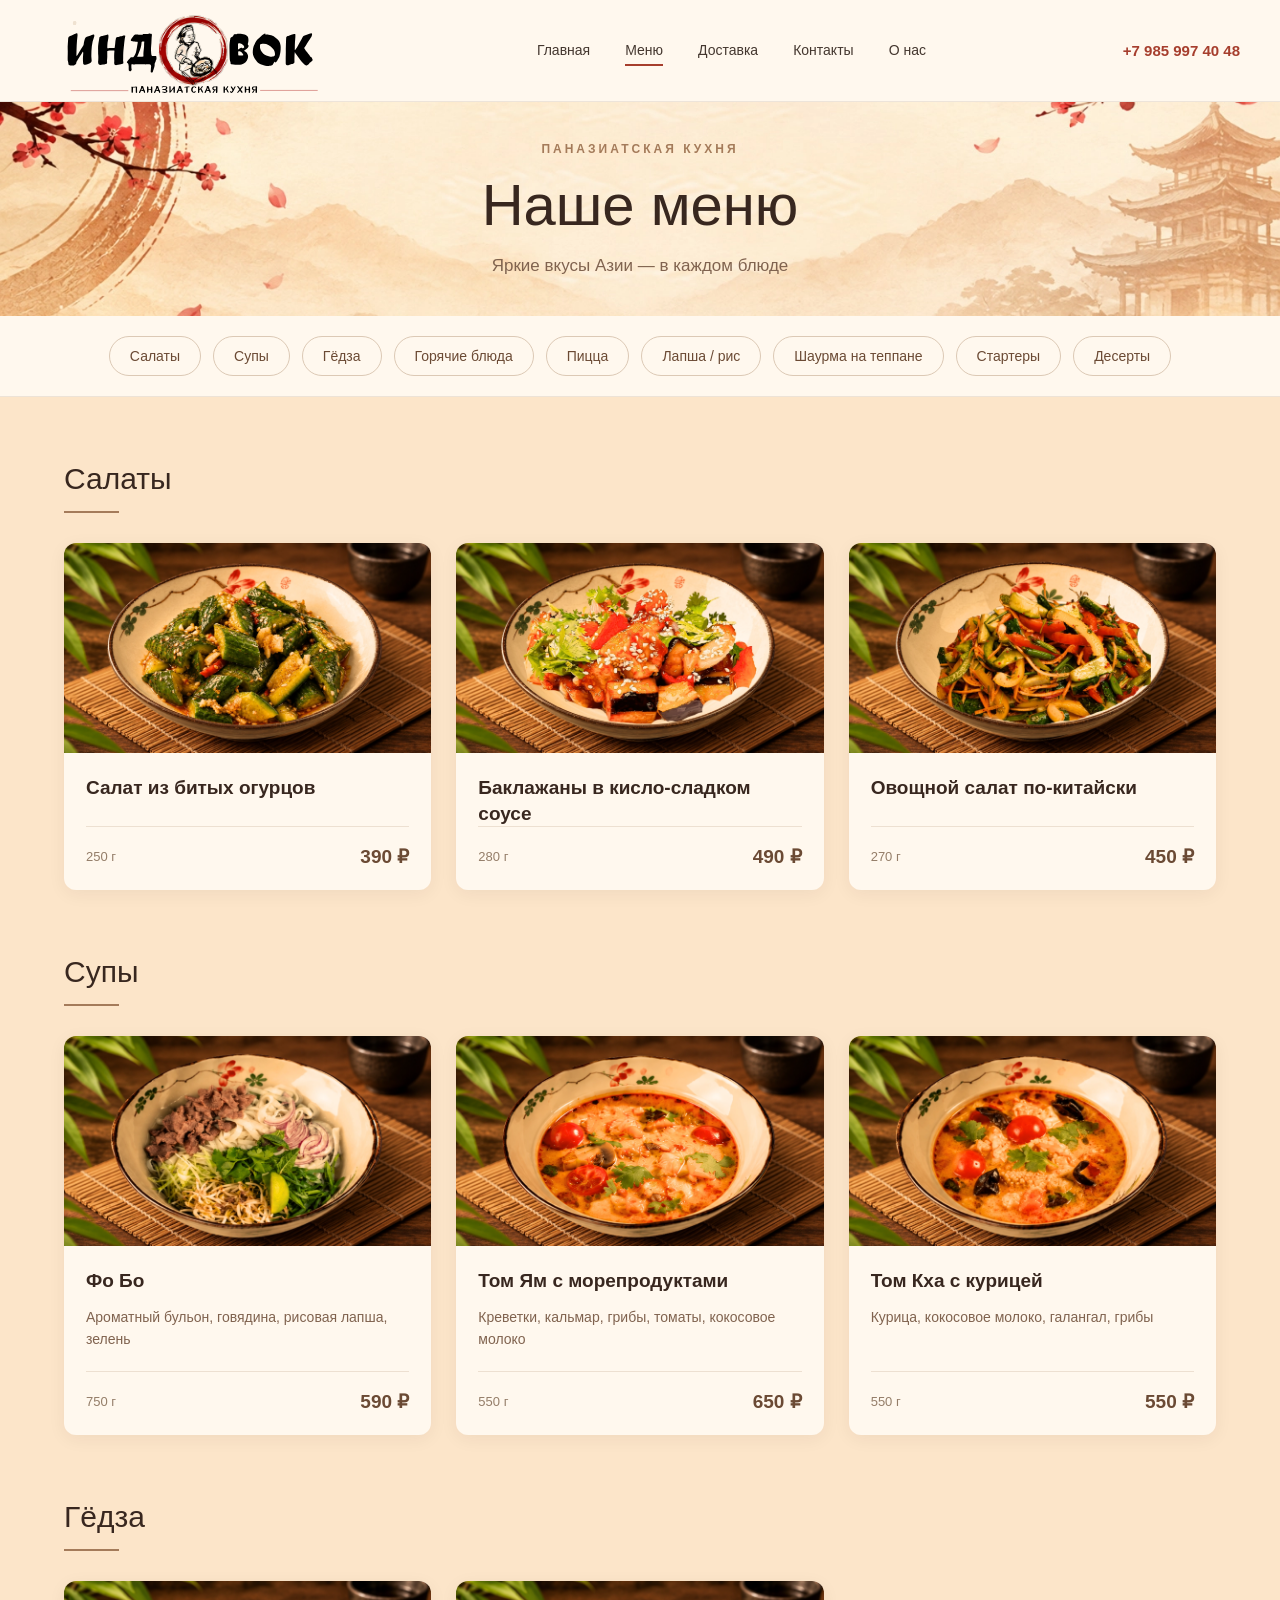
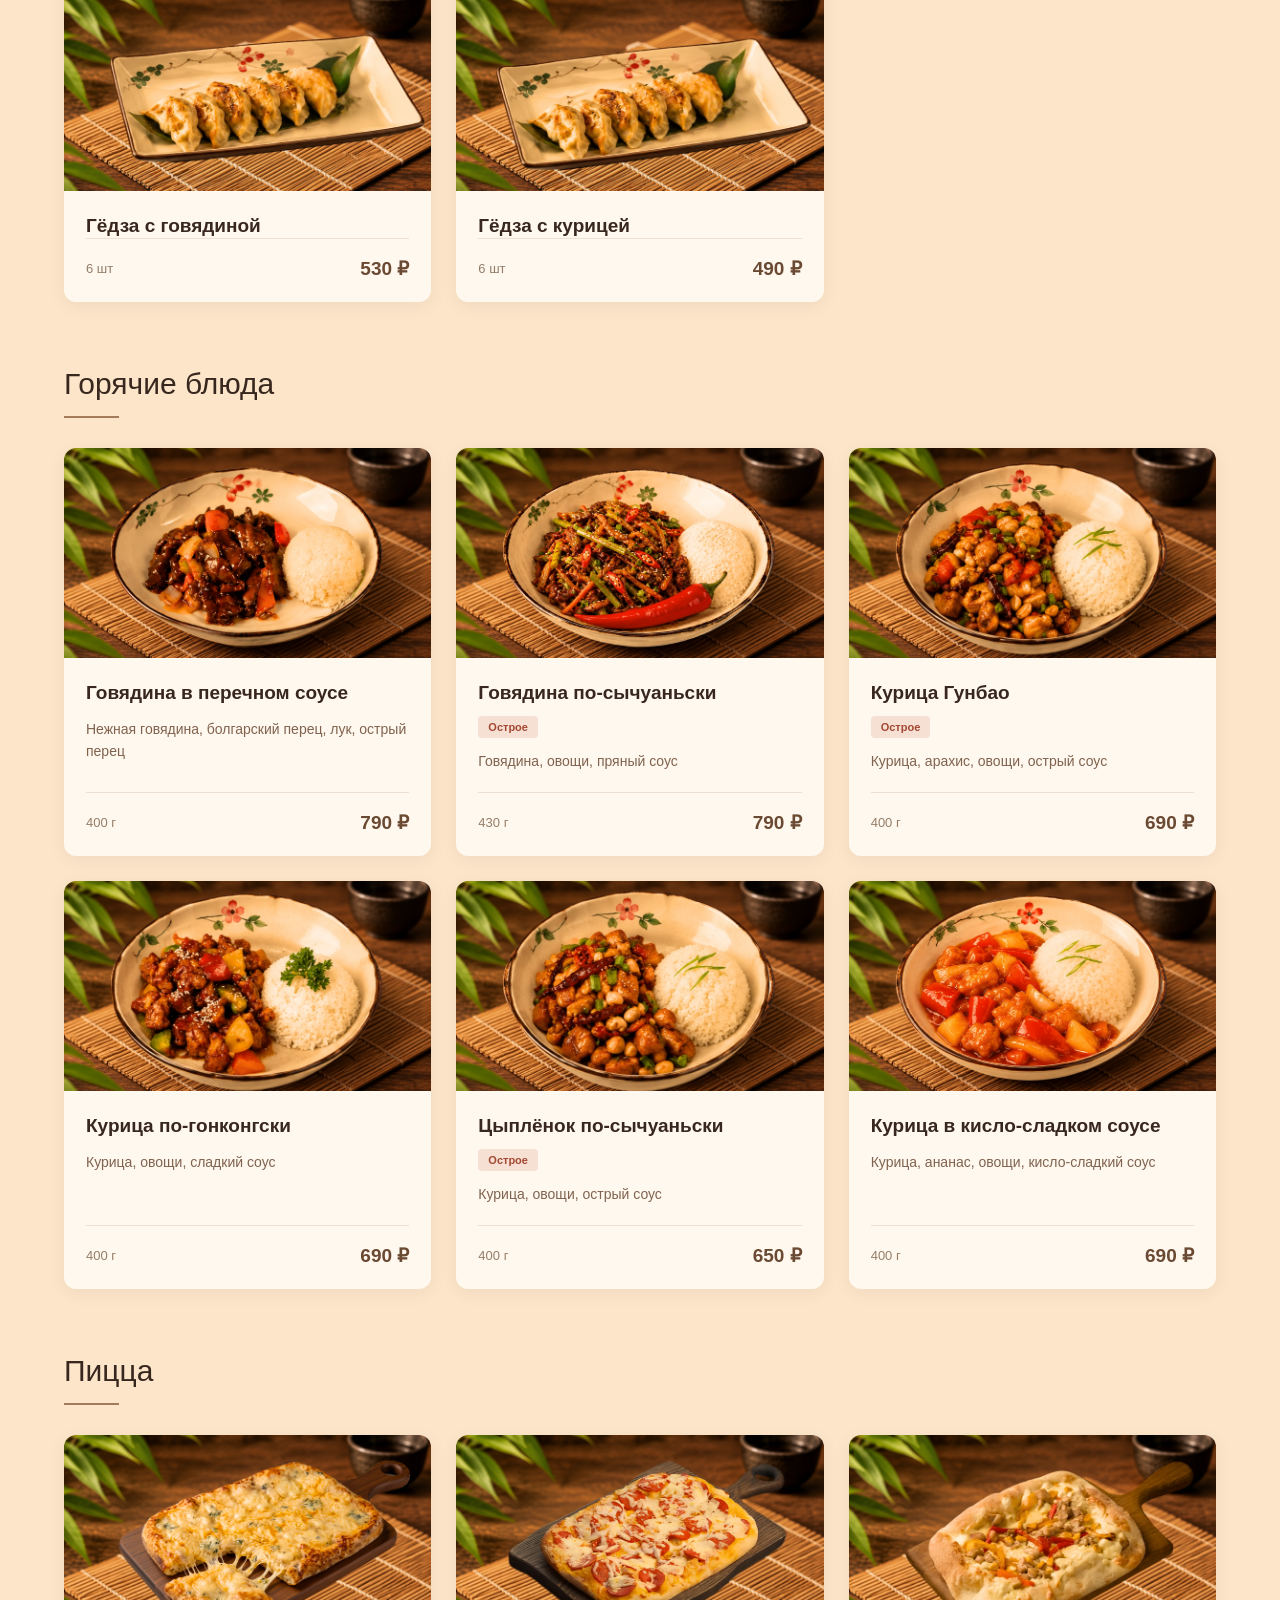
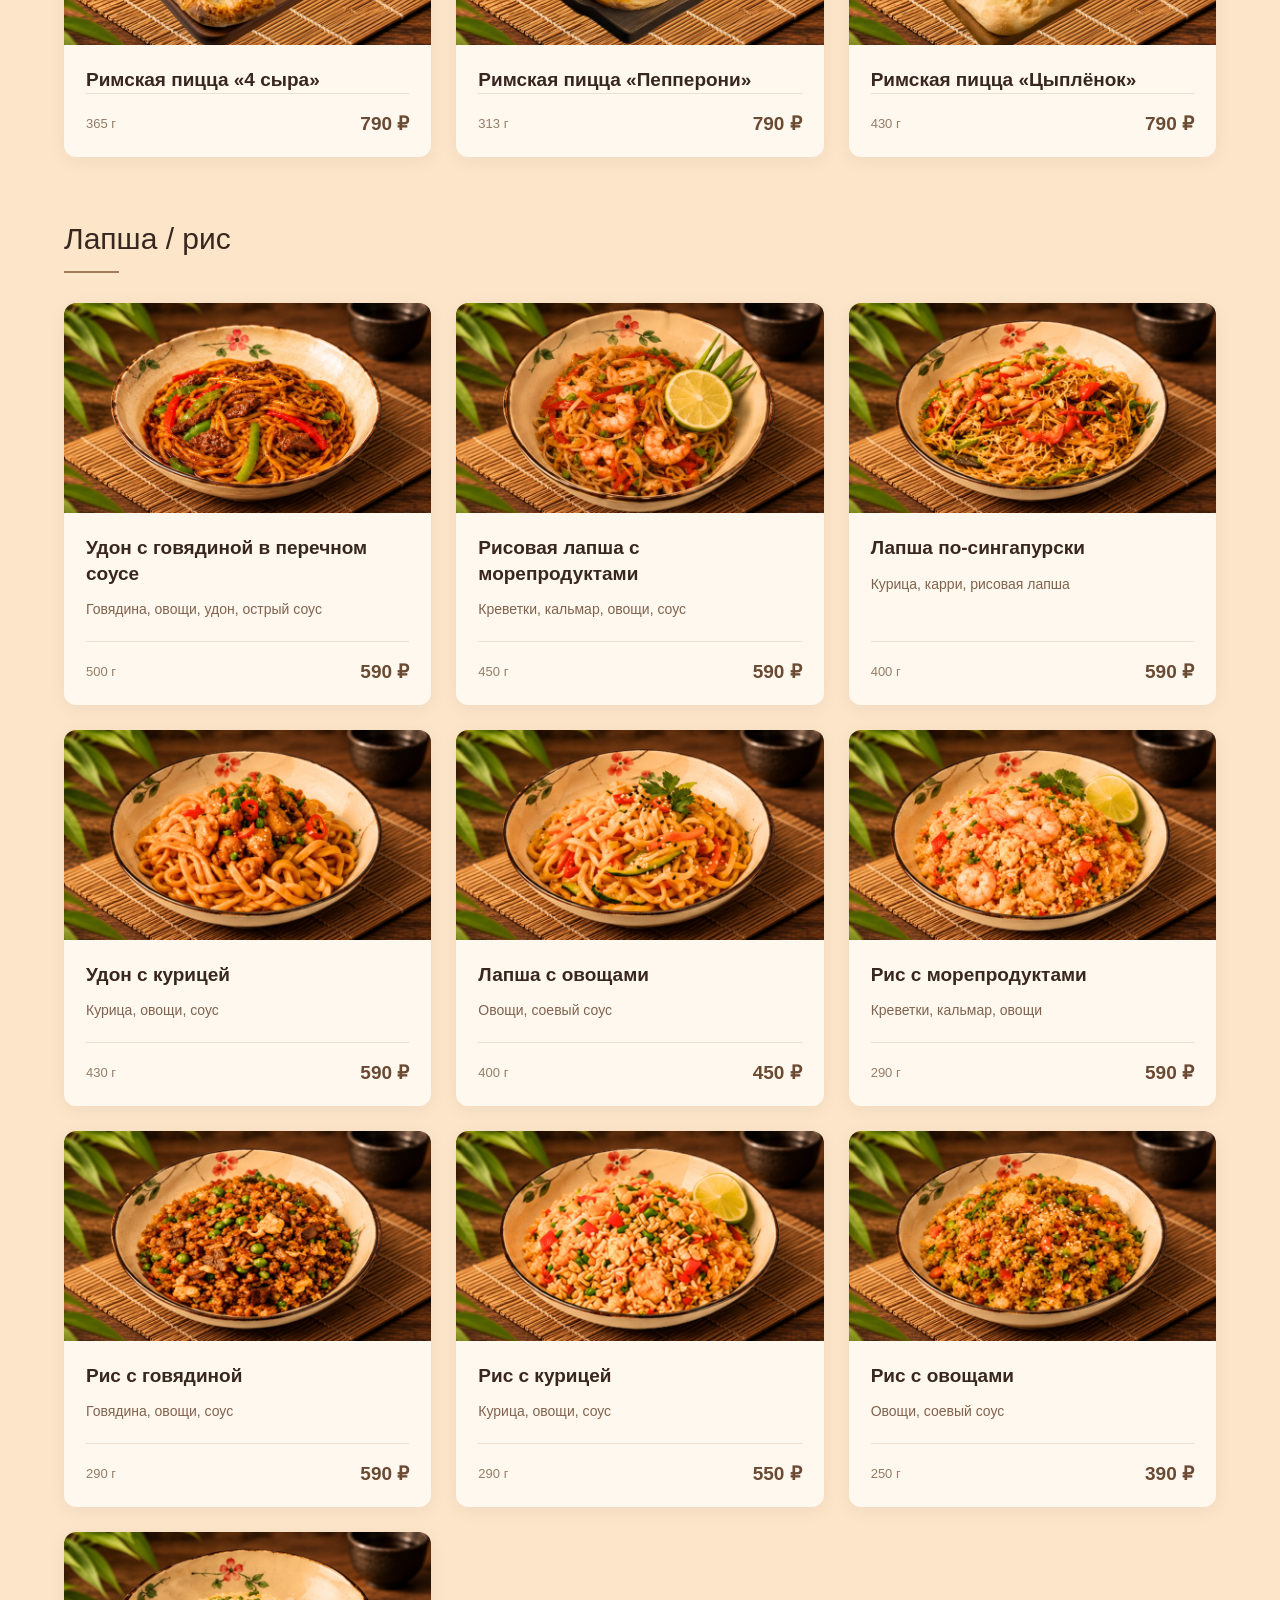
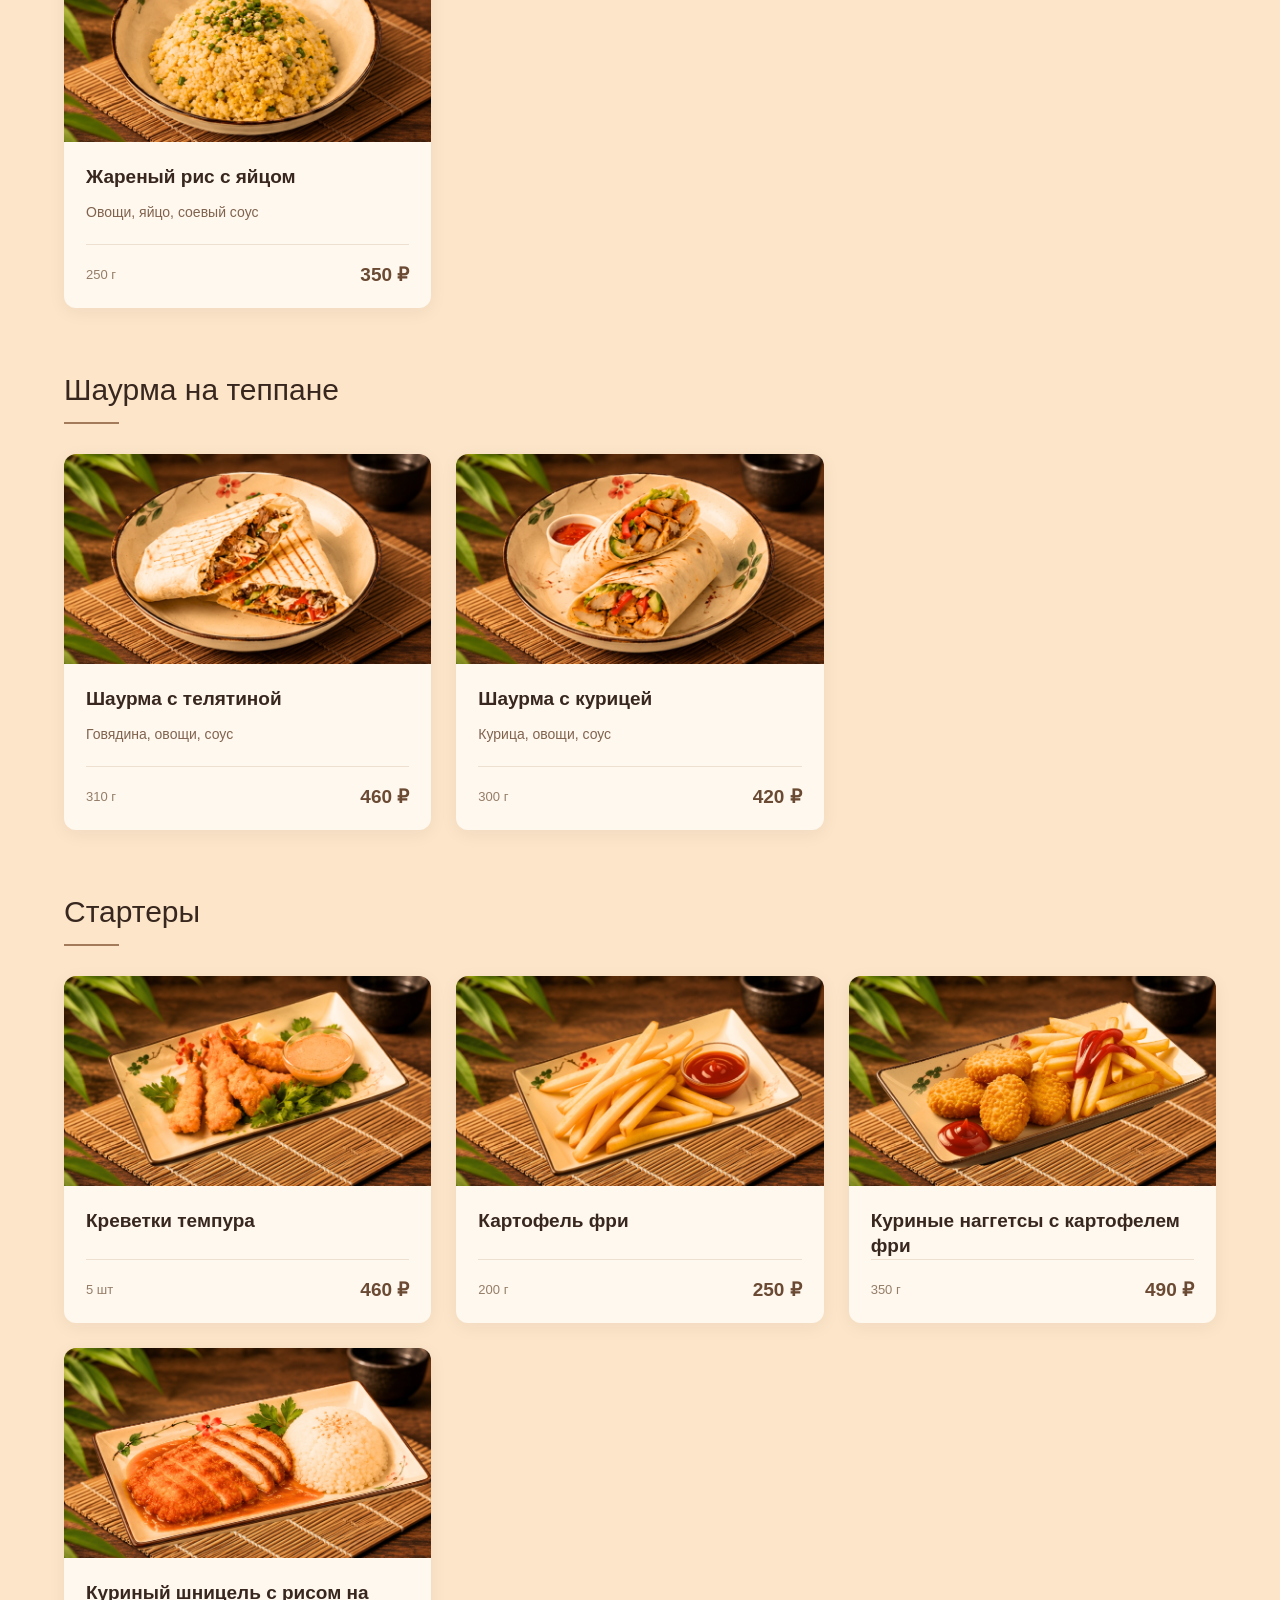
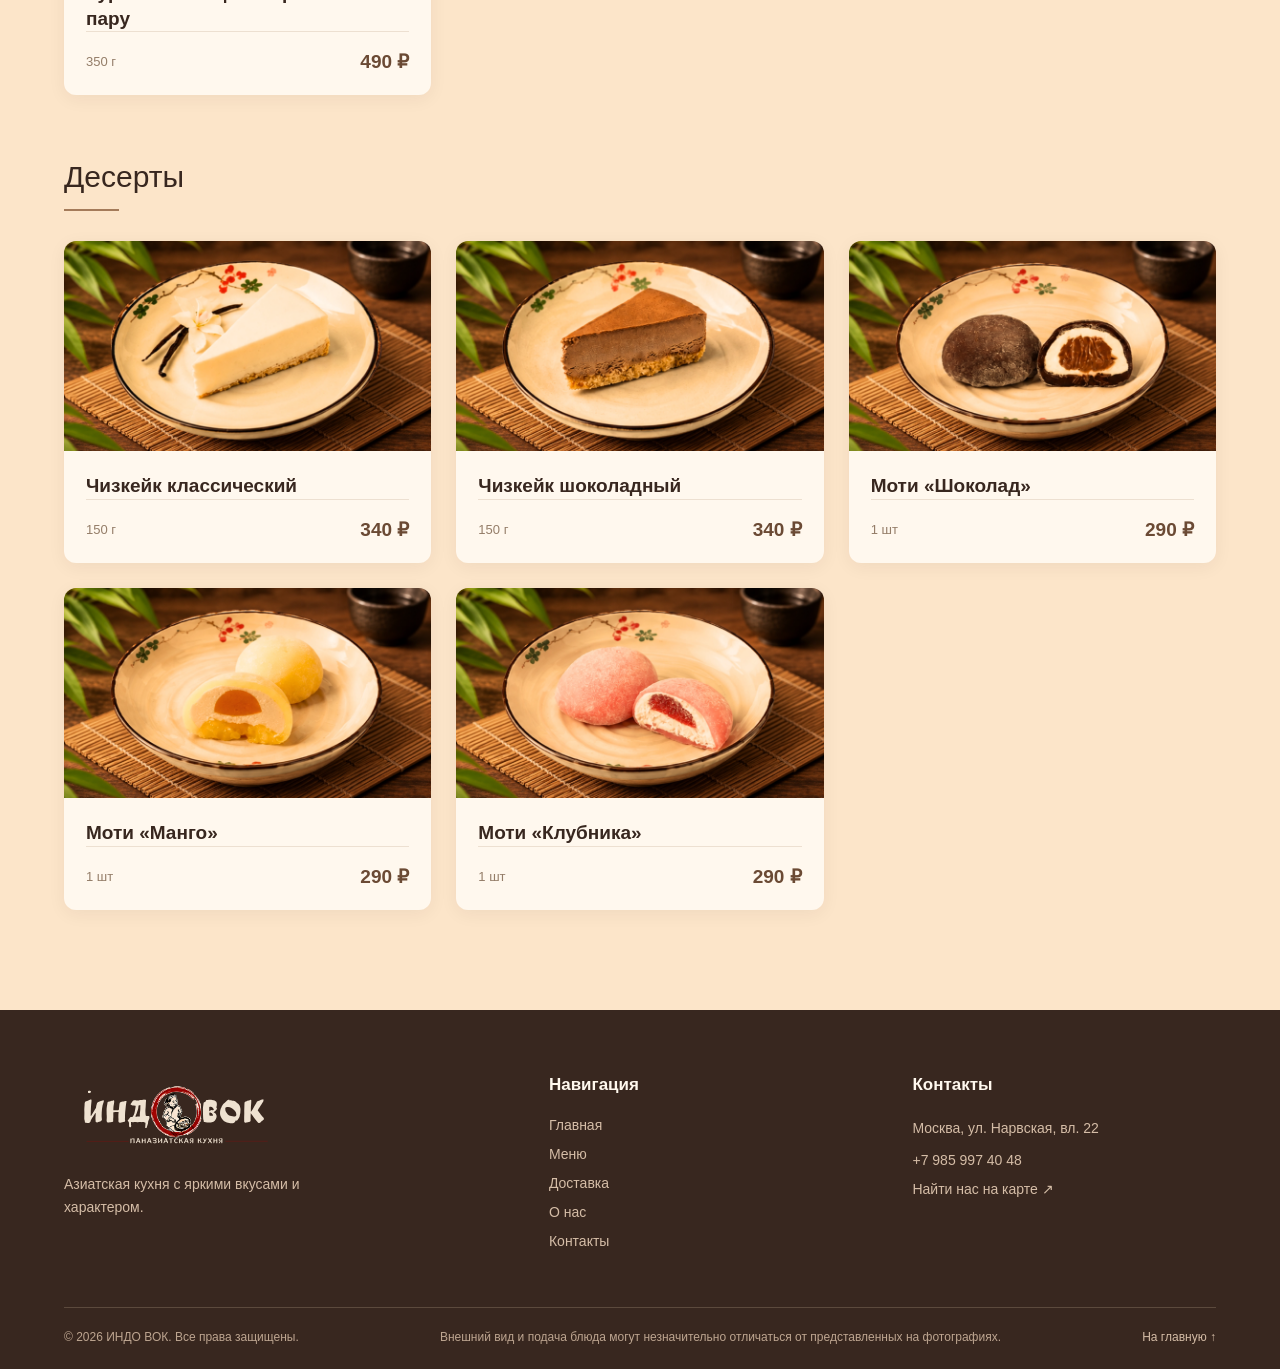
==== commit f52c8b0c: "Update Yandex Maps and website links" ====
--- a/menu.html
+++ b/menu.html
@@ -11,8 +11,8 @@
     <meta property="og:type" content="website">
     <meta property="og:title" content="ИНДО ВОК — Паназиатская кухня">
     <meta property="og:description" content="Почувствуй настоящий вкус Азии. Яркие блюда, насыщенные вкусы и удовольствие в каждом заказе.">
-    <meta property="og:image" content="https://ВАШ-ДОМЕН.ru/images/preview.png">
-    <meta property="og:url" content="https://ВАШ-ДОМЕН.ru/">
+    <meta property="og:image" content="https://indowok.pages.dev/images/preview.png">
+    <meta property="og:url" content="https://indowok.pages.dev/menu.html">
     <meta property="og:locale" content="ru_RU">
     <meta name="description" content="Меню ресторана ИНДО ВОК. Паназиатская кухня, супы, лапша, рис, горячие блюда и десерты.">
 
--- a/css/style.css
+++ b/css/style.css
@@ -2610,3 +2610,26 @@
     display: none;
 }
 
+/* Исправление отображения Яндекс Карты */
+.contacts__map {
+    overflow: hidden;
+}
+
+.contacts__map iframe {
+    display: block;
+    width: 100% !important;
+    height: 520px !important;
+    border: 0;
+}
+
+@media (max-width: 1024px) {
+    .contacts__map iframe {
+        height: 430px !important;
+    }
+}
+
+@media (max-width: 600px) {
+    .contacts__map iframe {
+        height: 350px !important;
+    }
+}
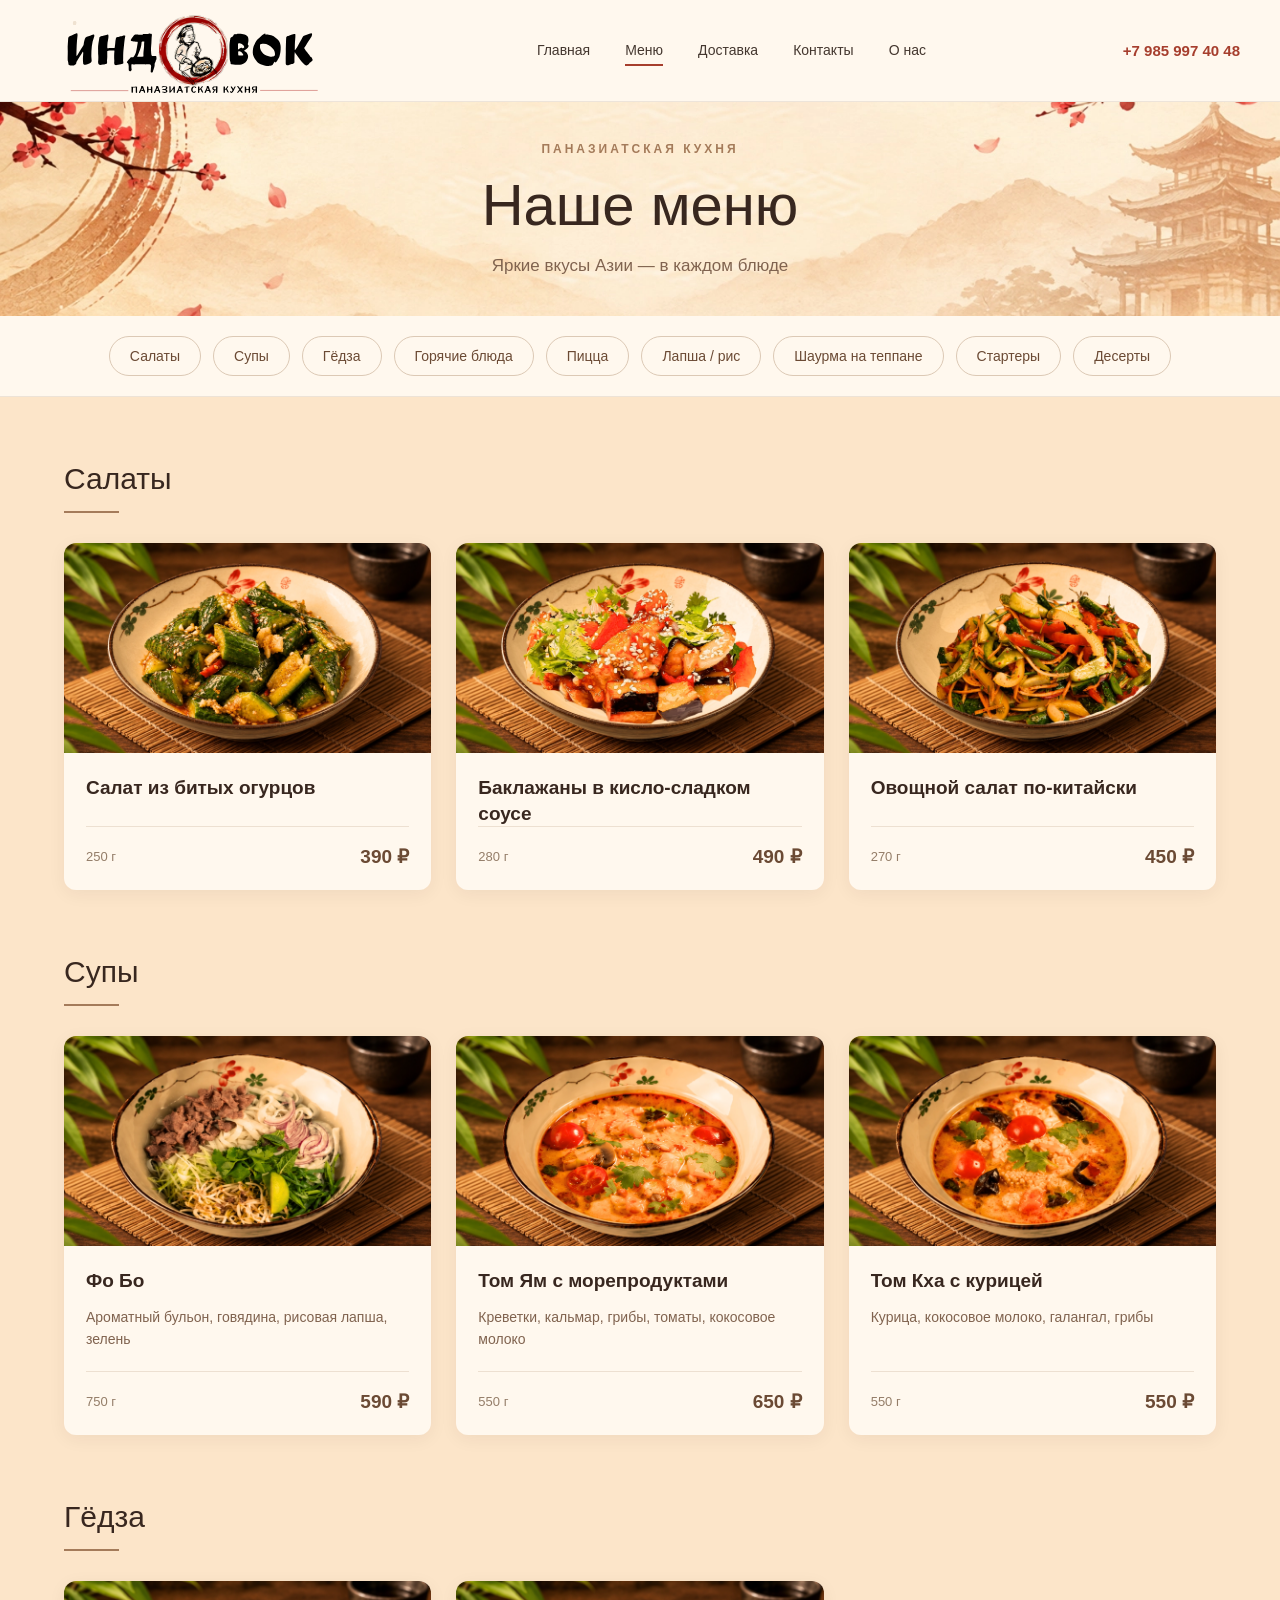
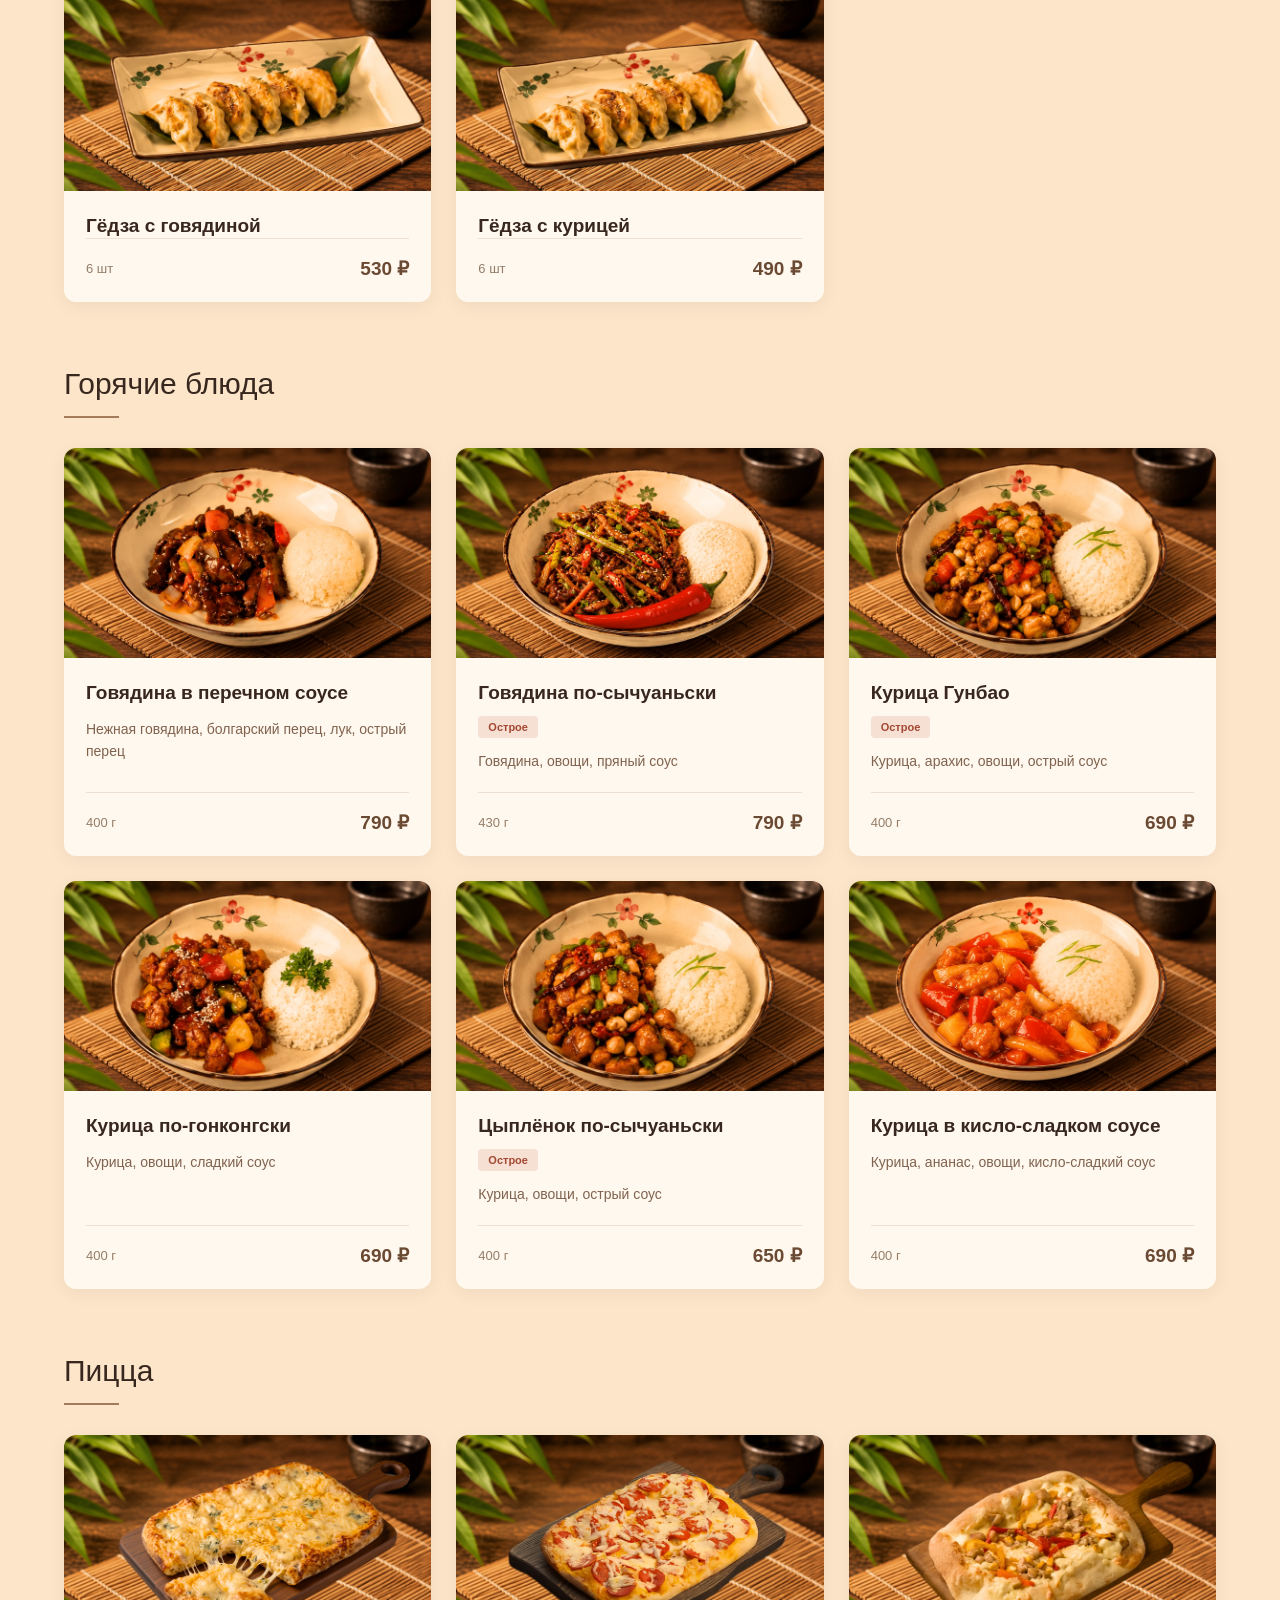
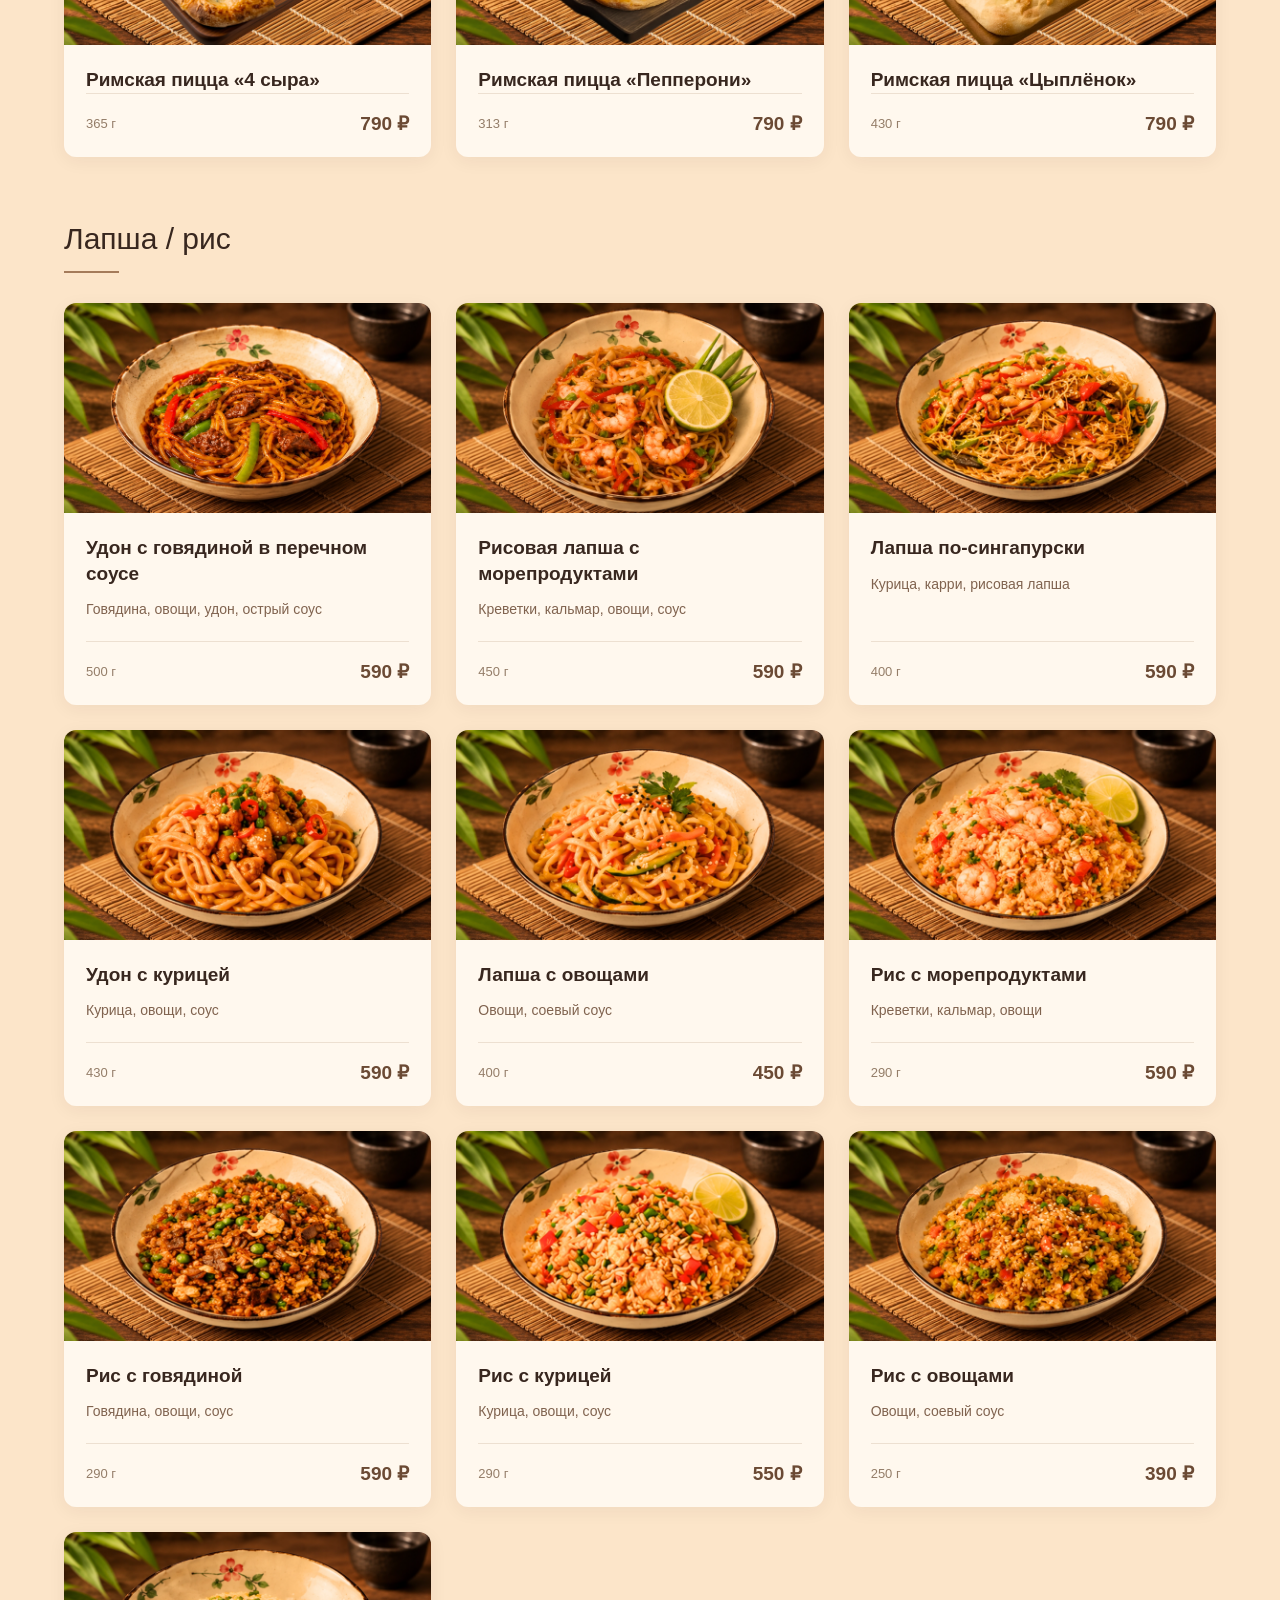
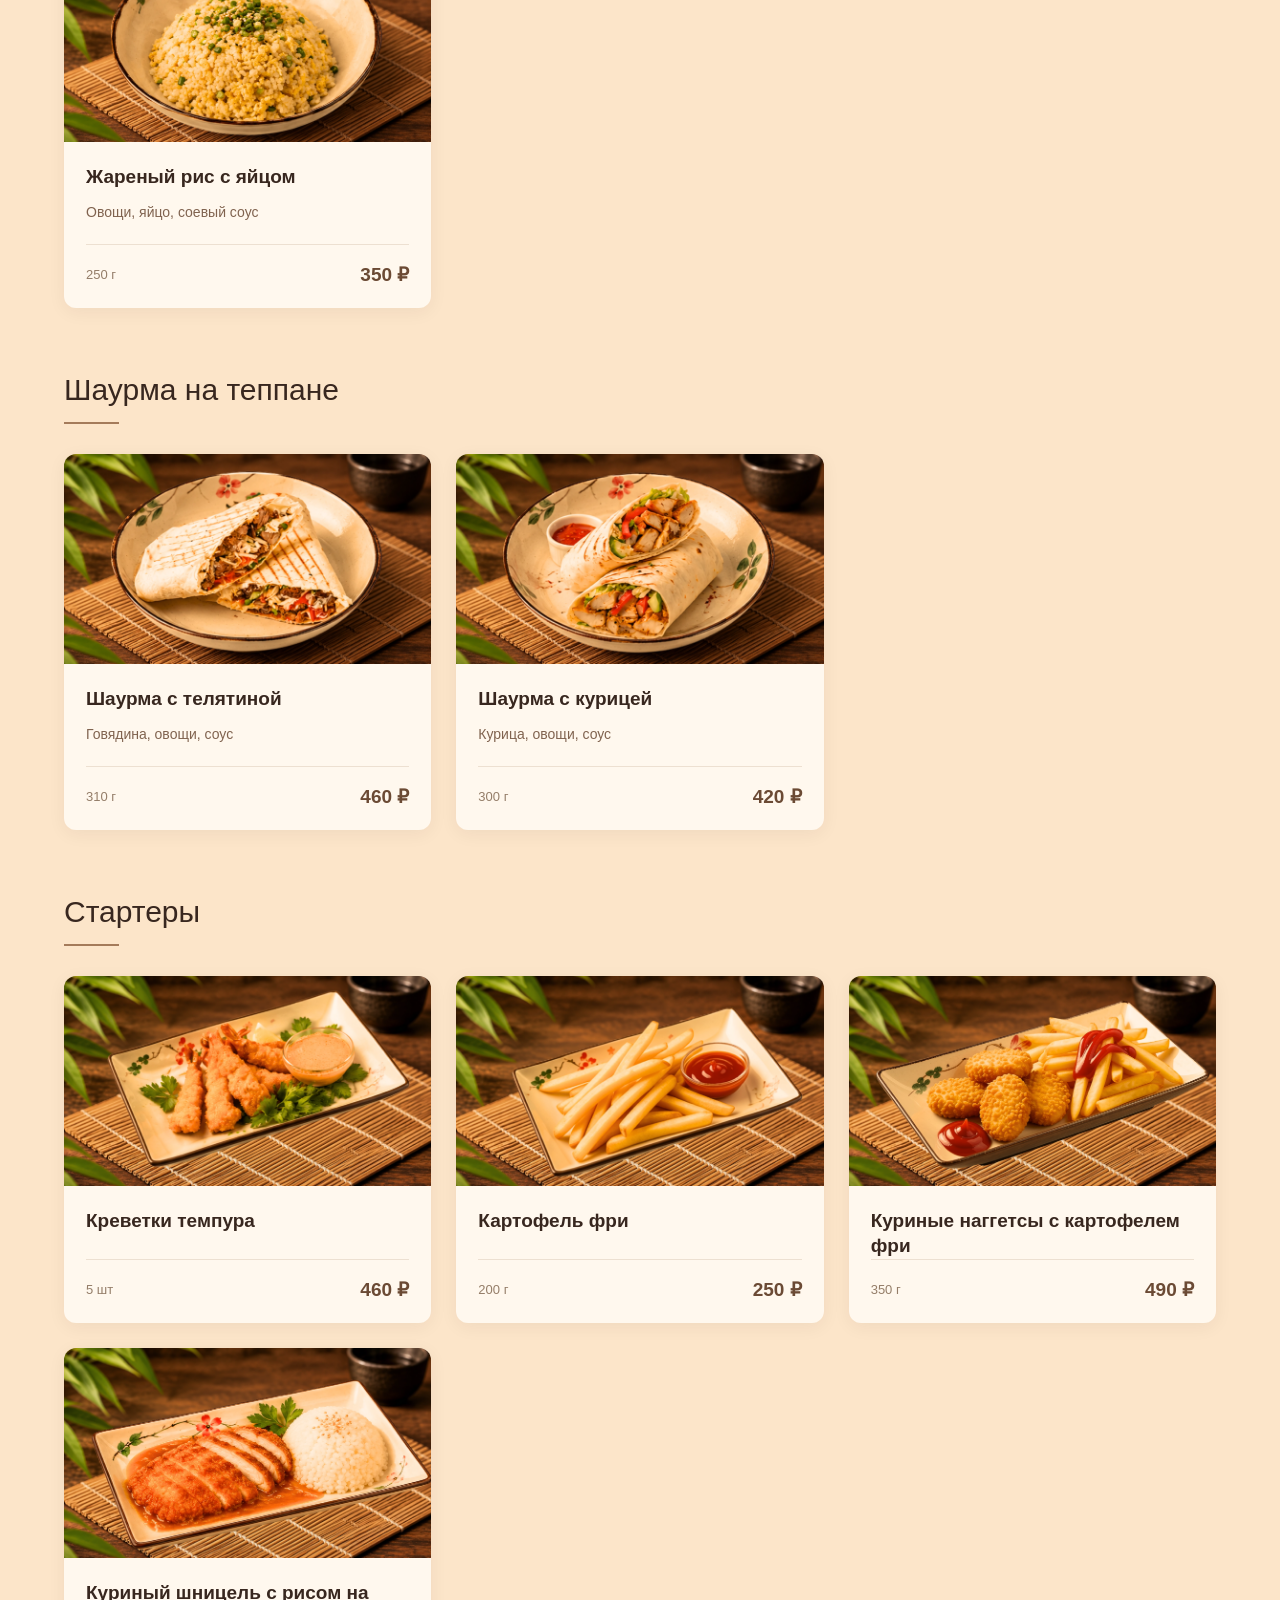
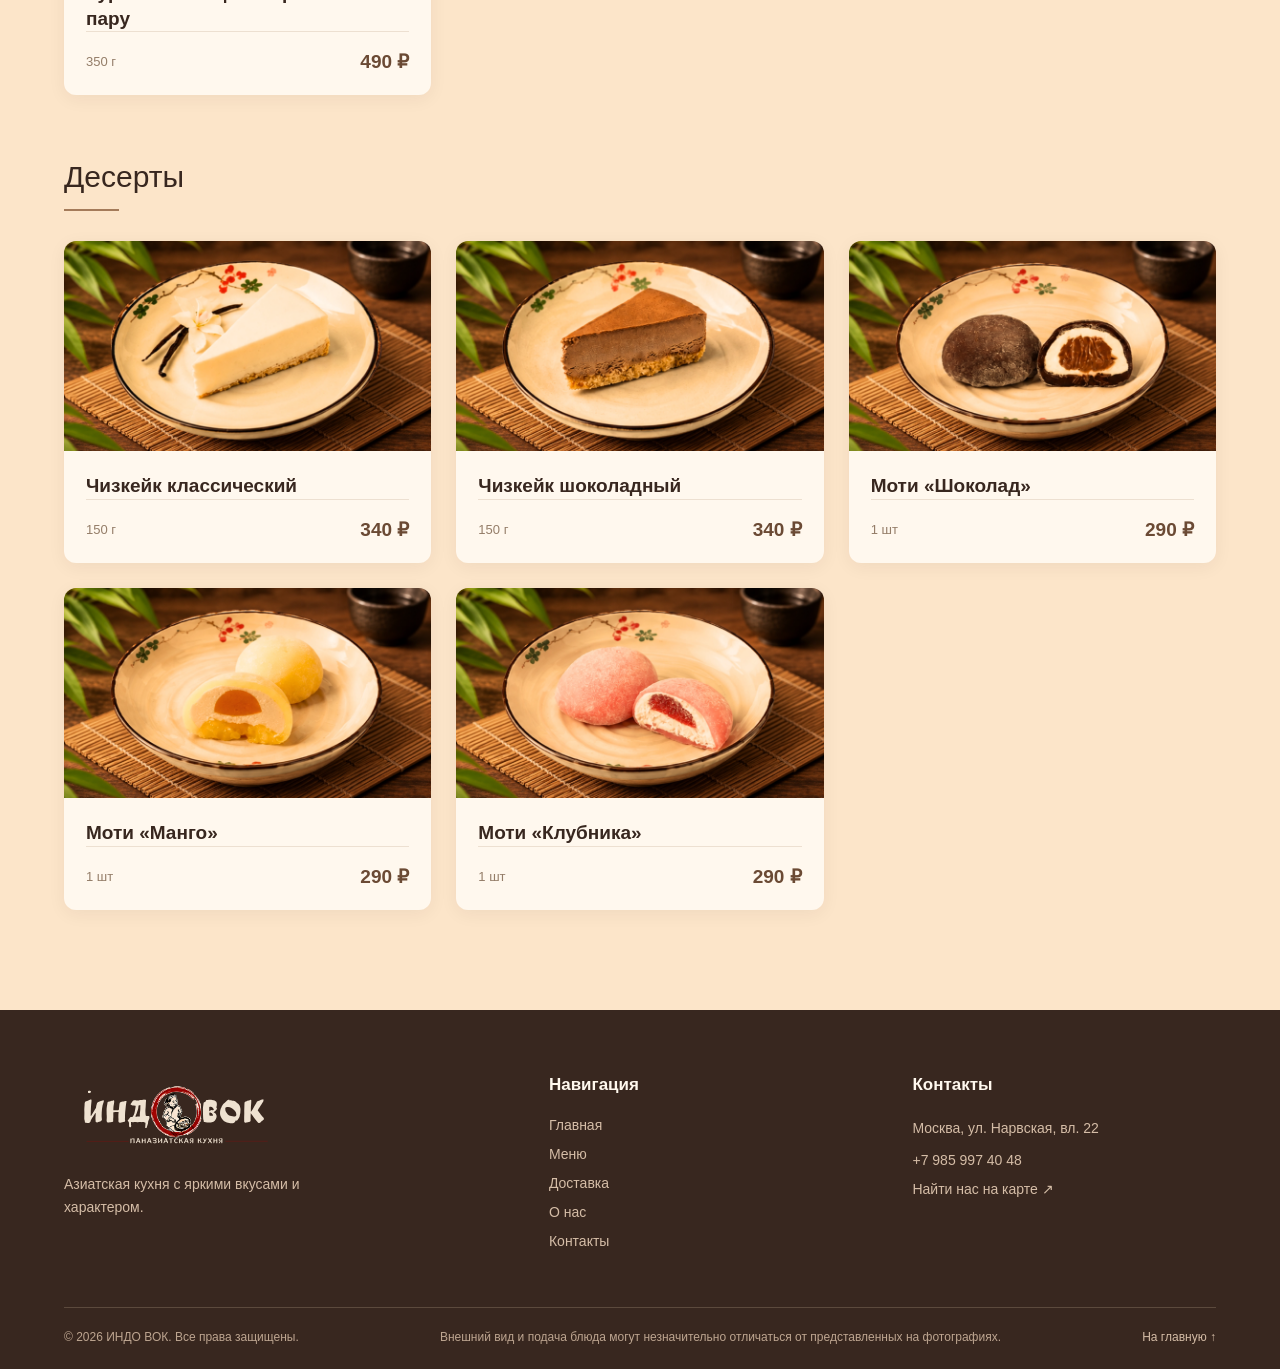
==== commit 6b61b3a0: "to layero" ====
--- a/menu.html
+++ b/menu.html
@@ -11,8 +11,8 @@
     <meta property="og:type" content="website">
     <meta property="og:title" content="ИНДО ВОК — Паназиатская кухня">
     <meta property="og:description" content="Почувствуй настоящий вкус Азии. Яркие блюда, насыщенные вкусы и удовольствие в каждом заказе.">
-    <meta property="og:image" content="https://indowok.pages.dev/images/preview.png">
-    <meta property="og:url" content="https://indowok.pages.dev/menu.html">
+    <meta property="og:image" content="https://indowok.layero.app/images/preview.png">
+    <meta property="og:url" content="https://indowok.layero.app/menu.html">
     <meta property="og:locale" content="ru_RU">
     <meta name="description" content="Меню ресторана ИНДО ВОК. Паназиатская кухня, супы, лапша, рис, горячие блюда и десерты.">
 
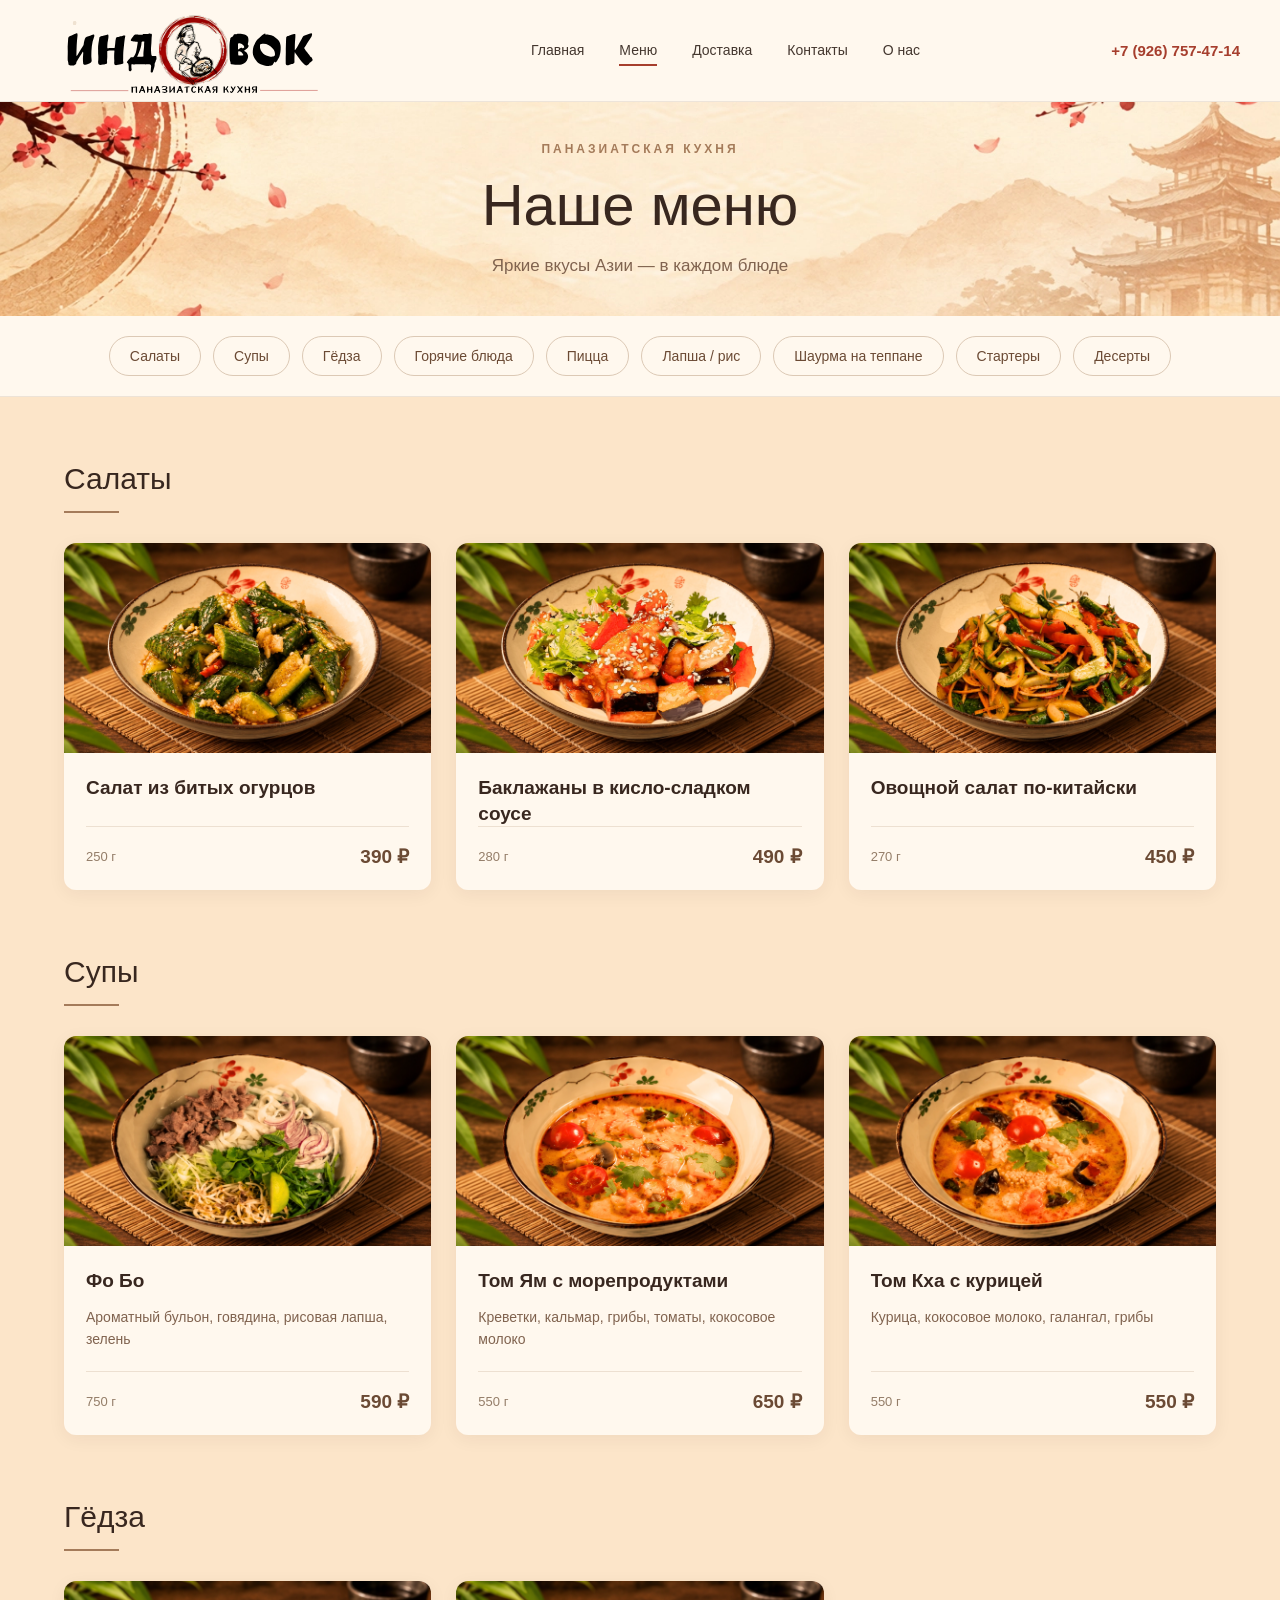
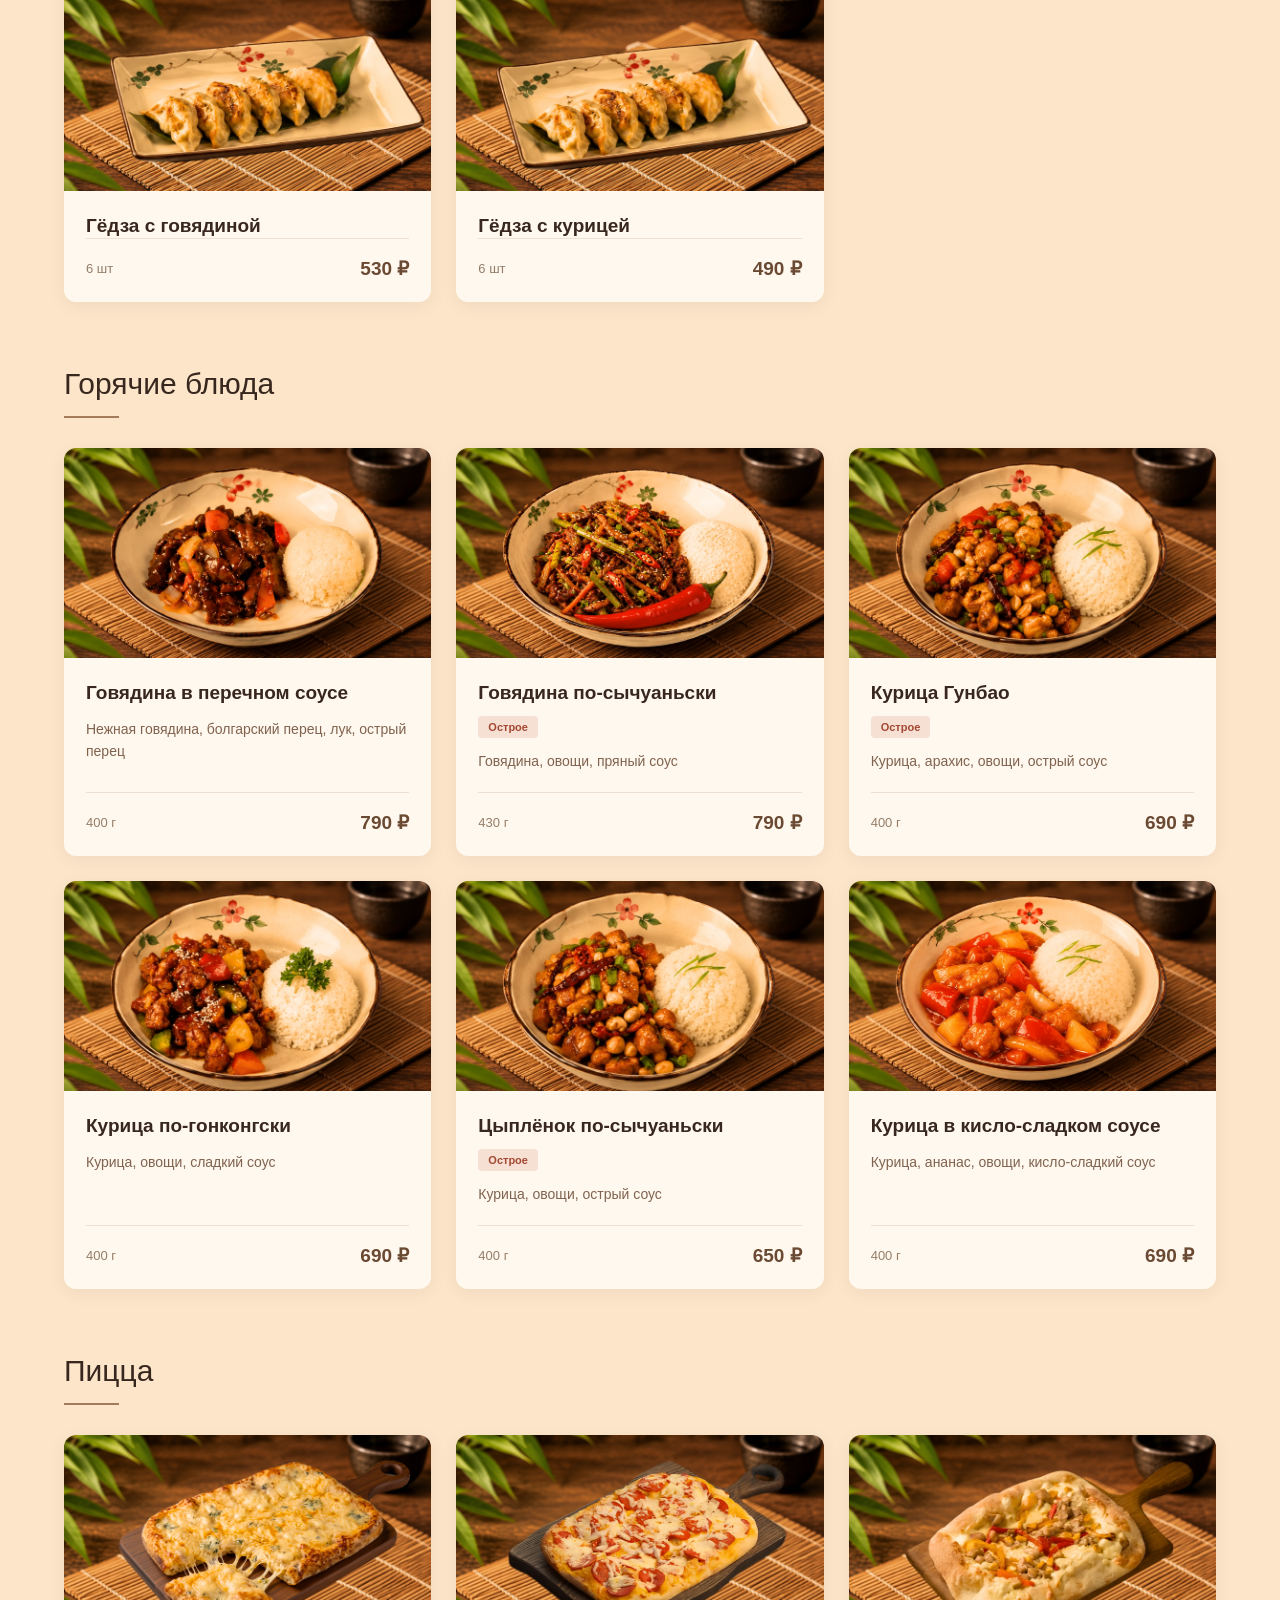
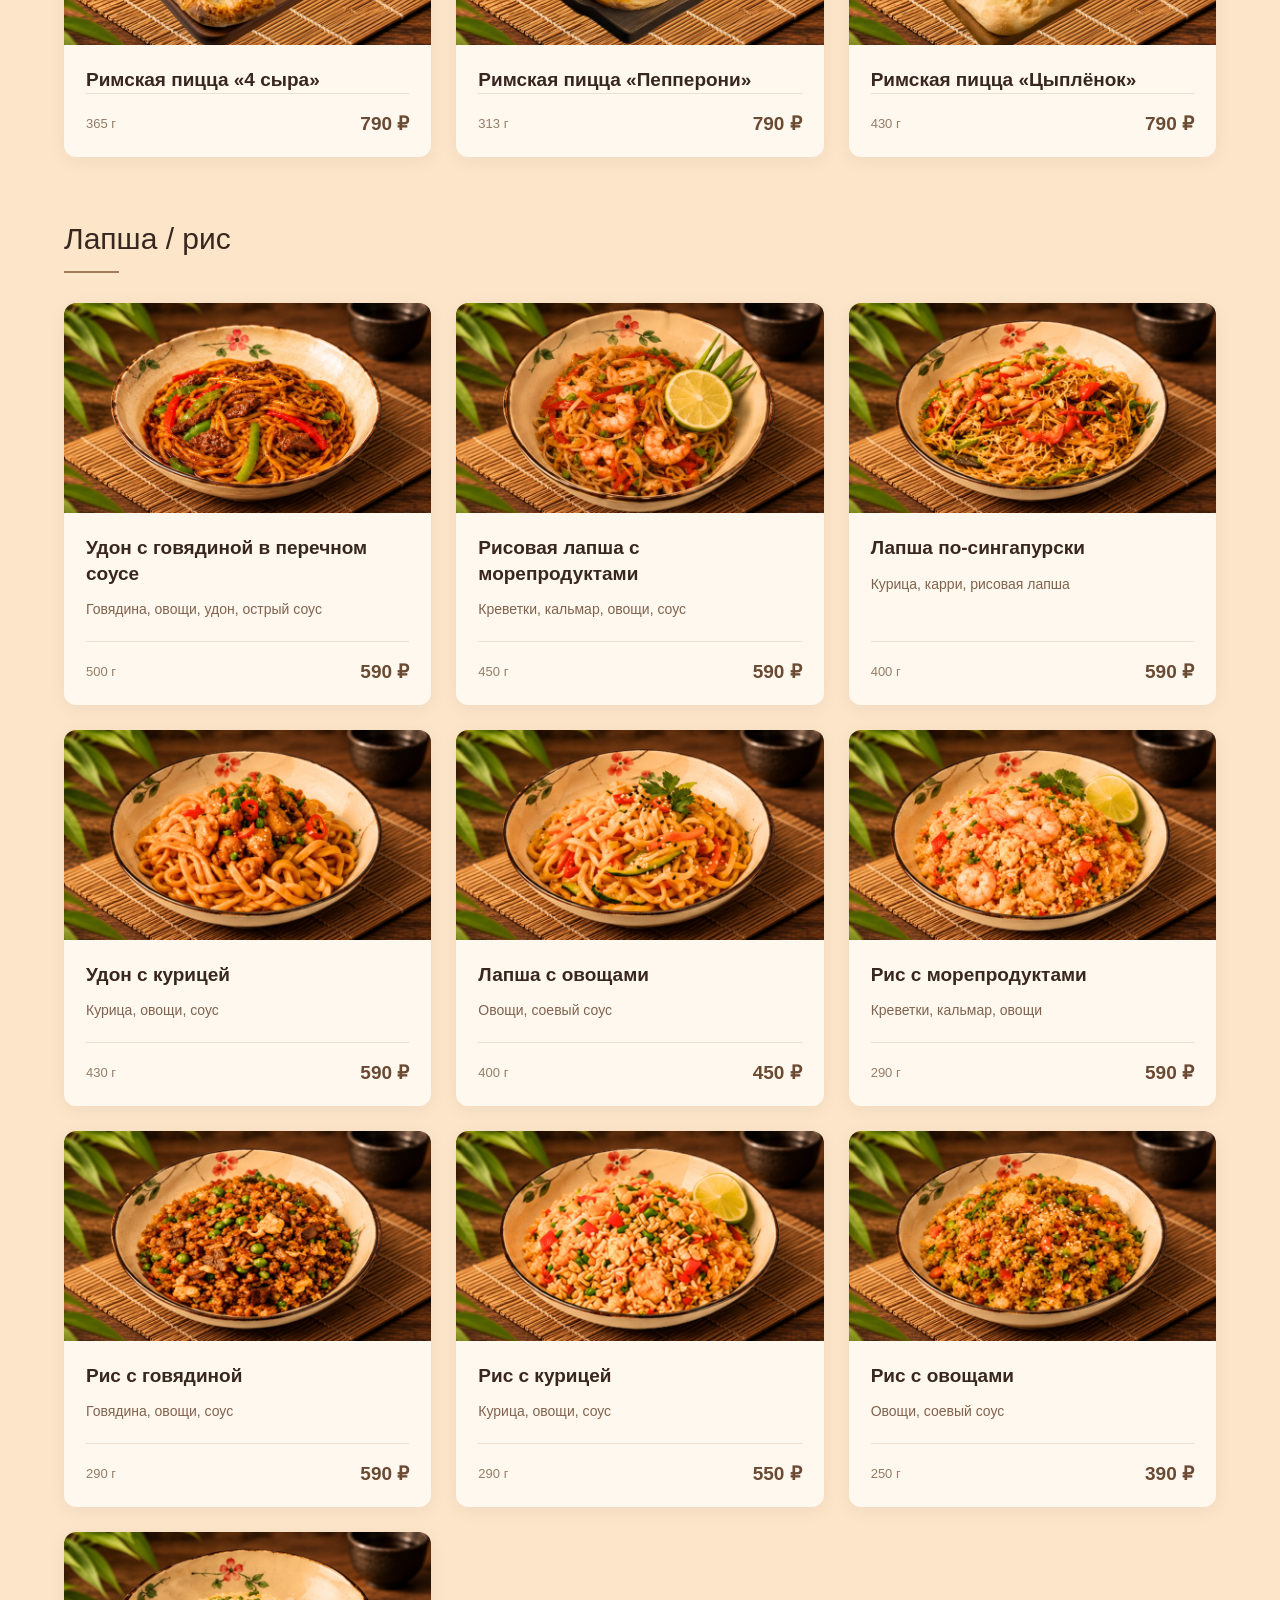
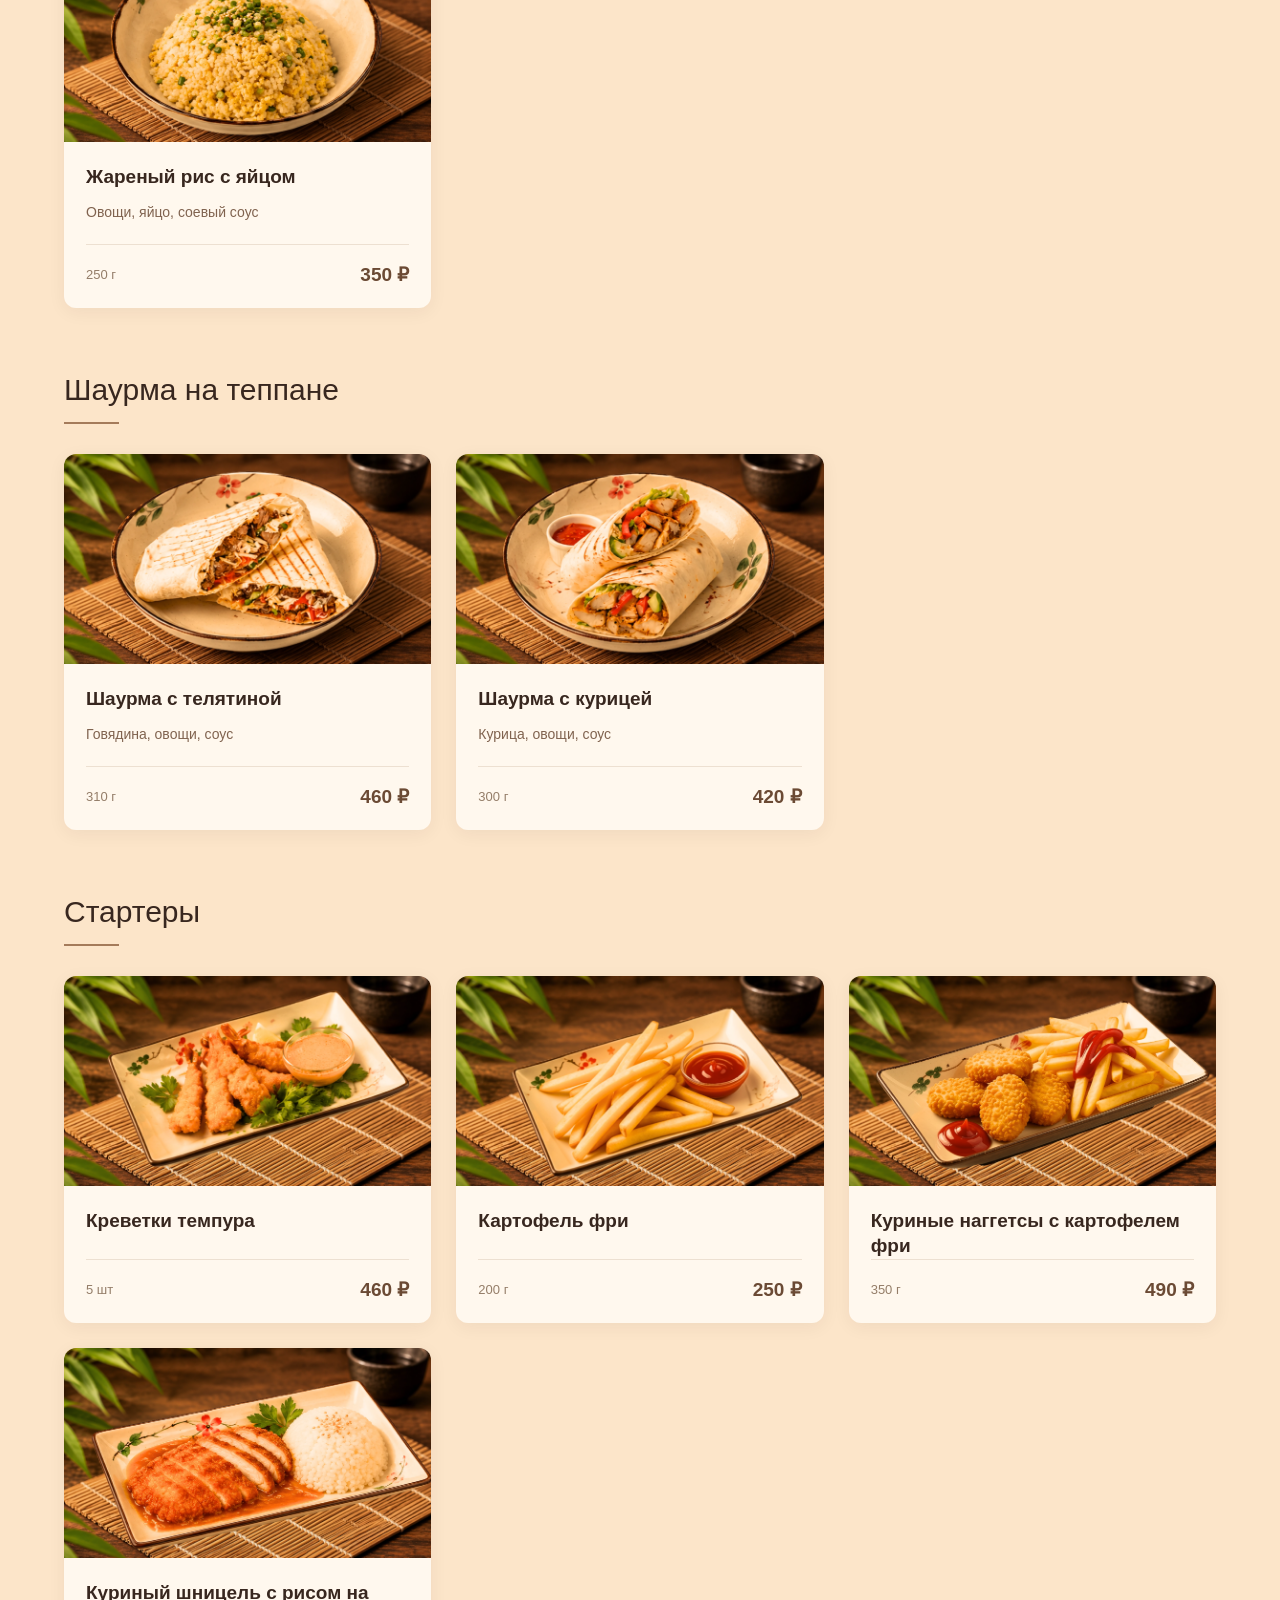
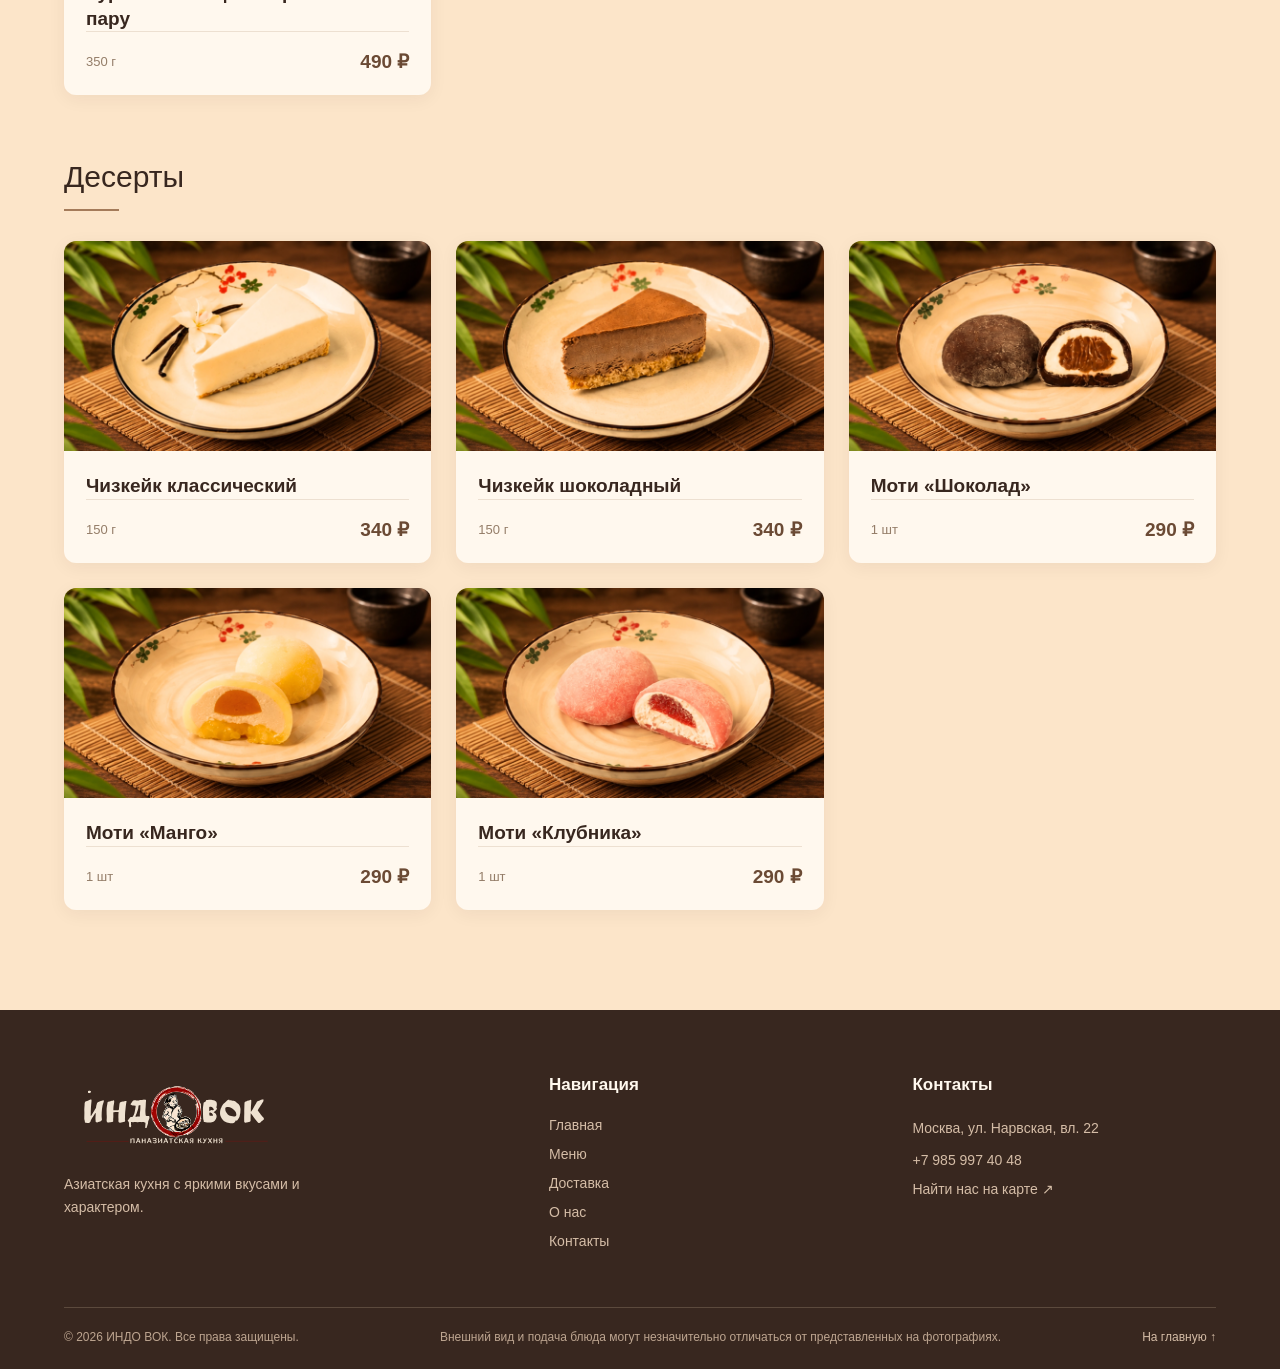
==== commit d46aff5e: "number" ====
--- a/menu.html
+++ b/menu.html
@@ -62,8 +62,8 @@
             </nav>
 
             <!-- Телефон кафе -->
-            <a href="tel:+79859974048" class="header__phone">
-                +7 985 997 40 48
+            <a href="tel:+79267574714" class="header__phone">
+                +7 (926) 757-47-14
             </a>
 
             <!-- Кнопка мобильного меню (бургер) -->
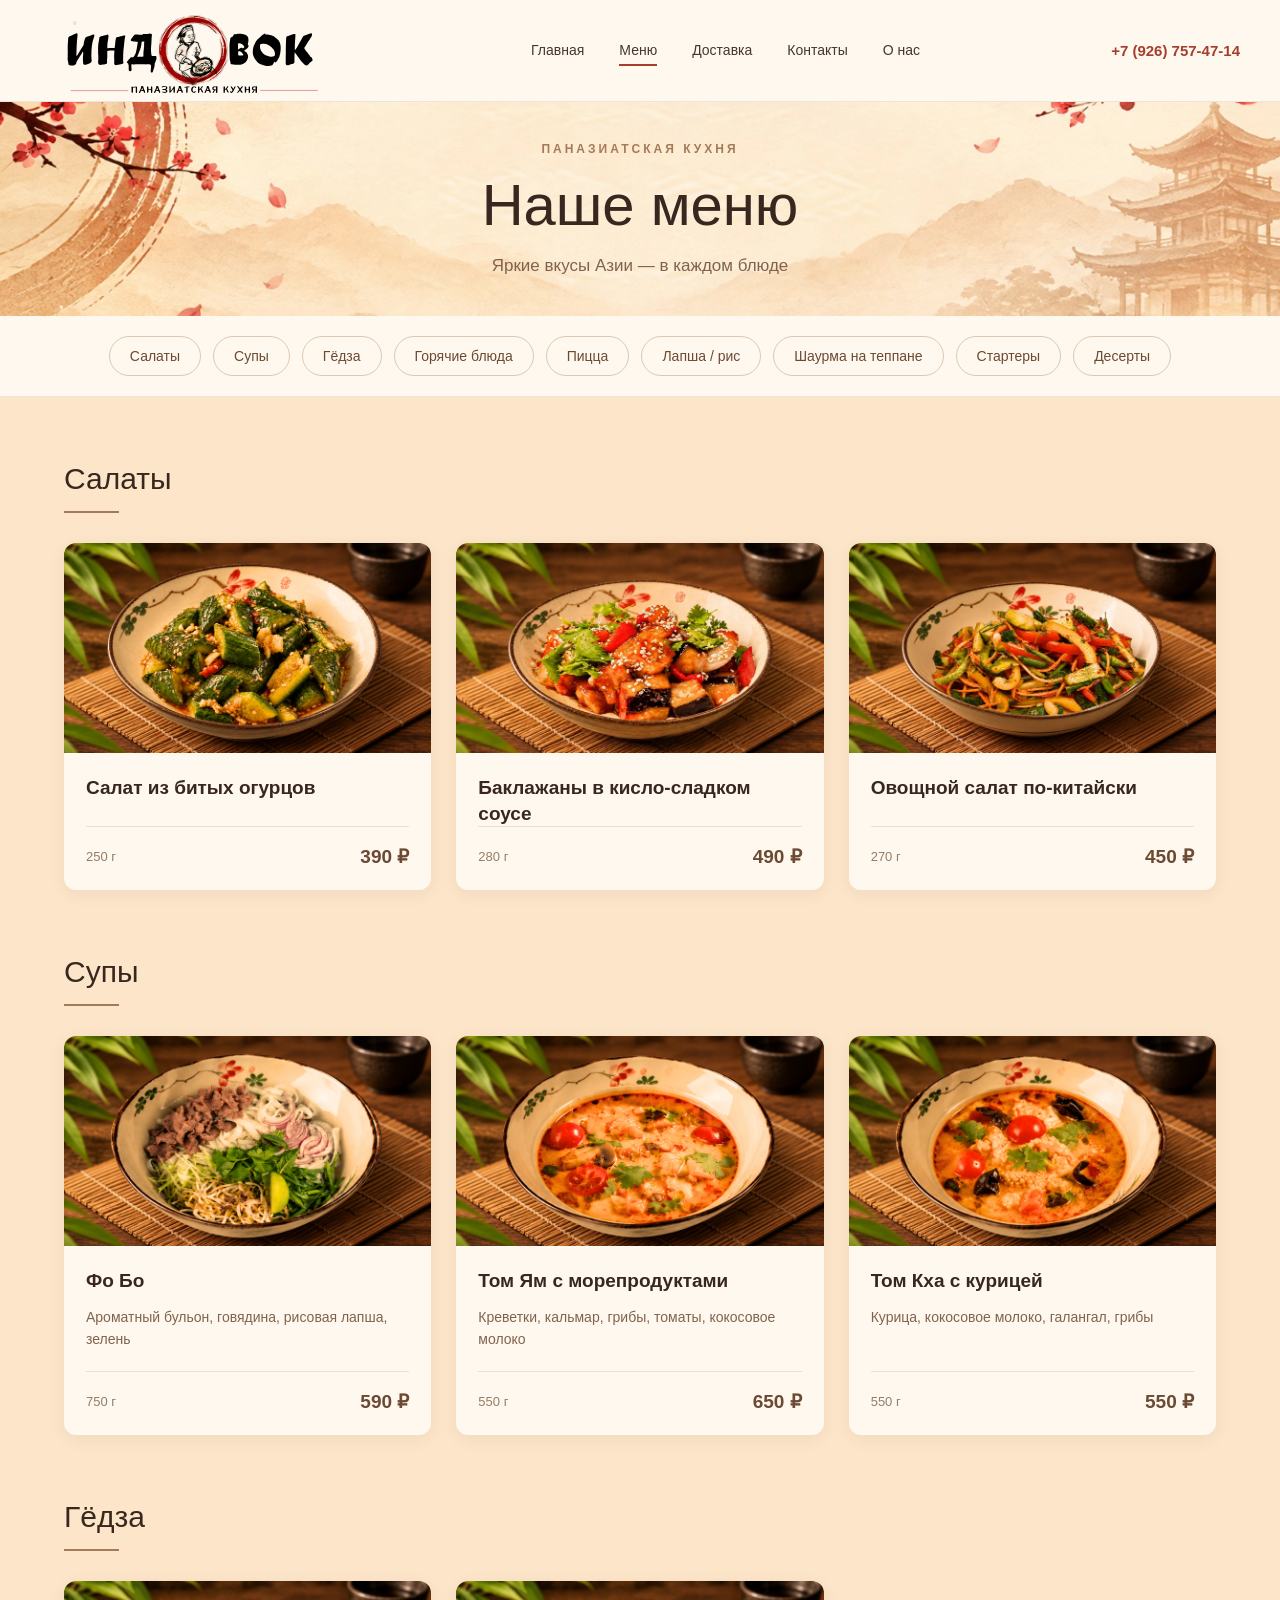
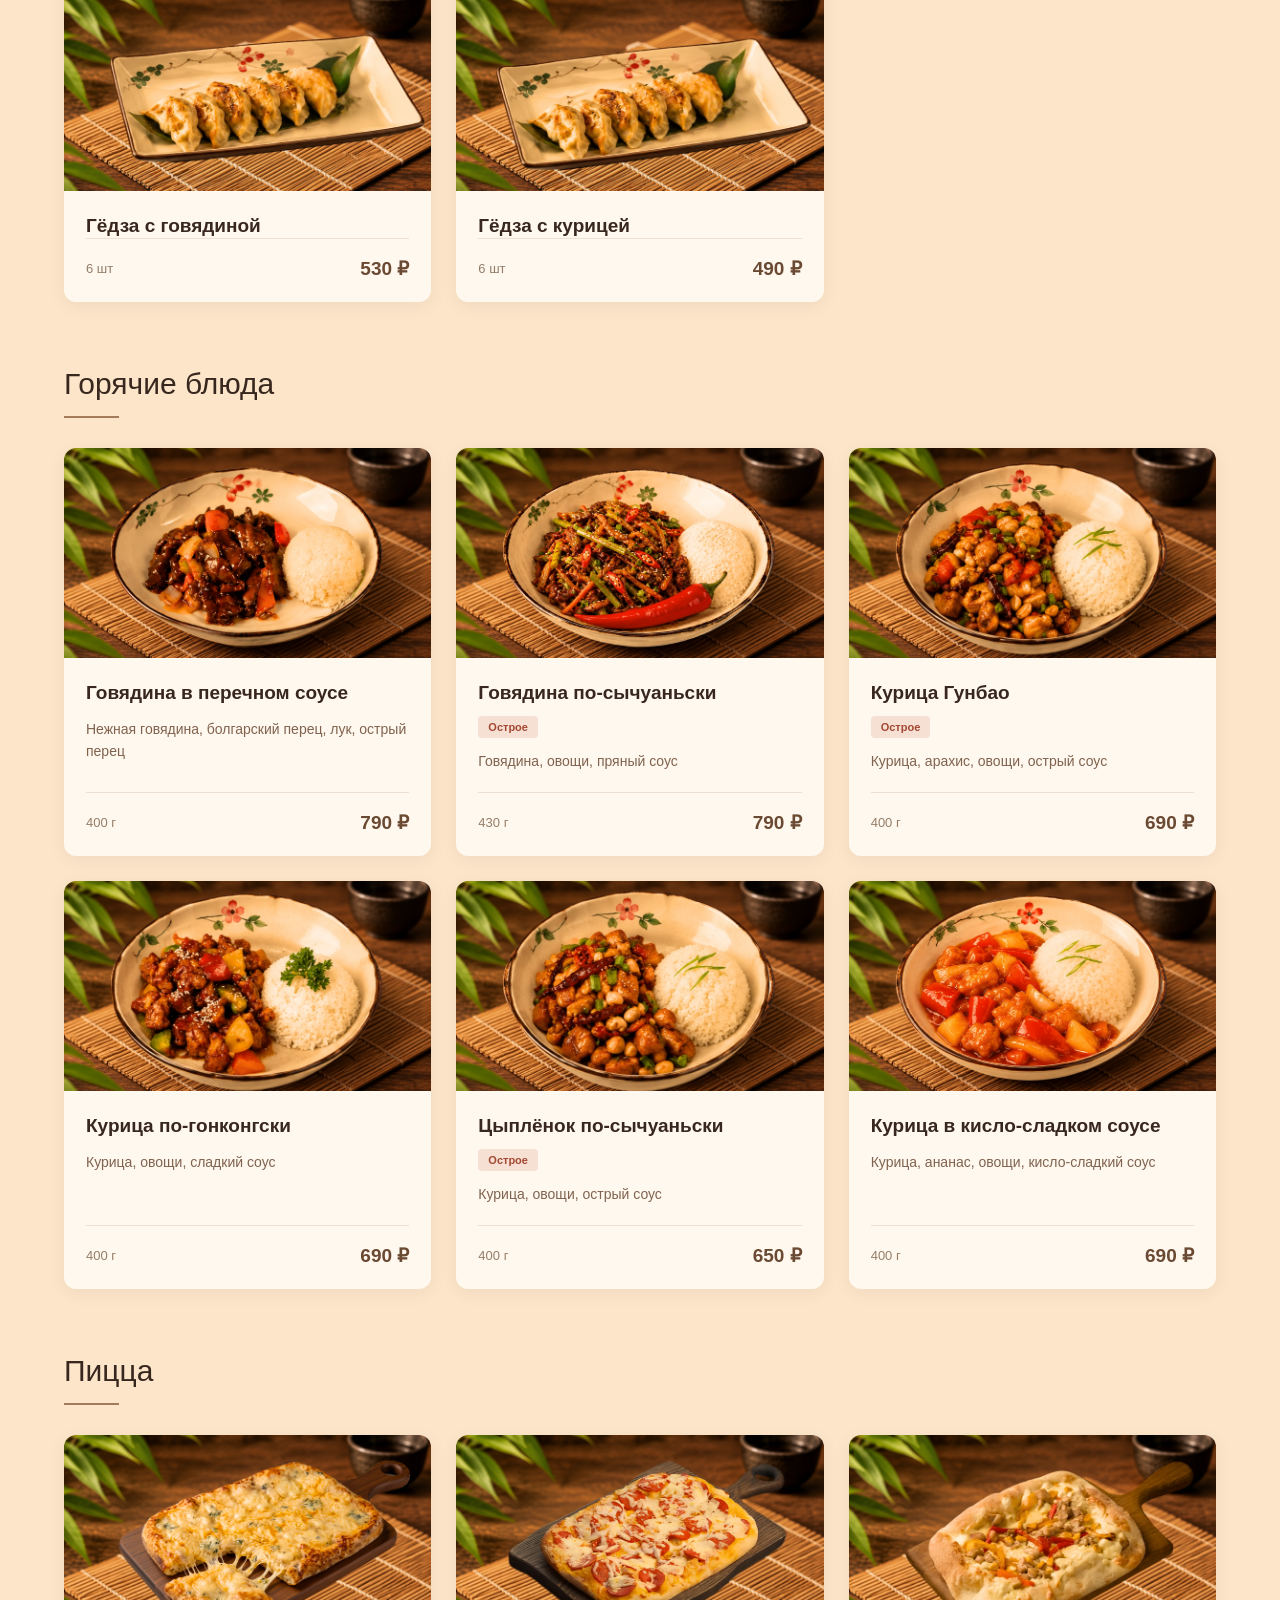
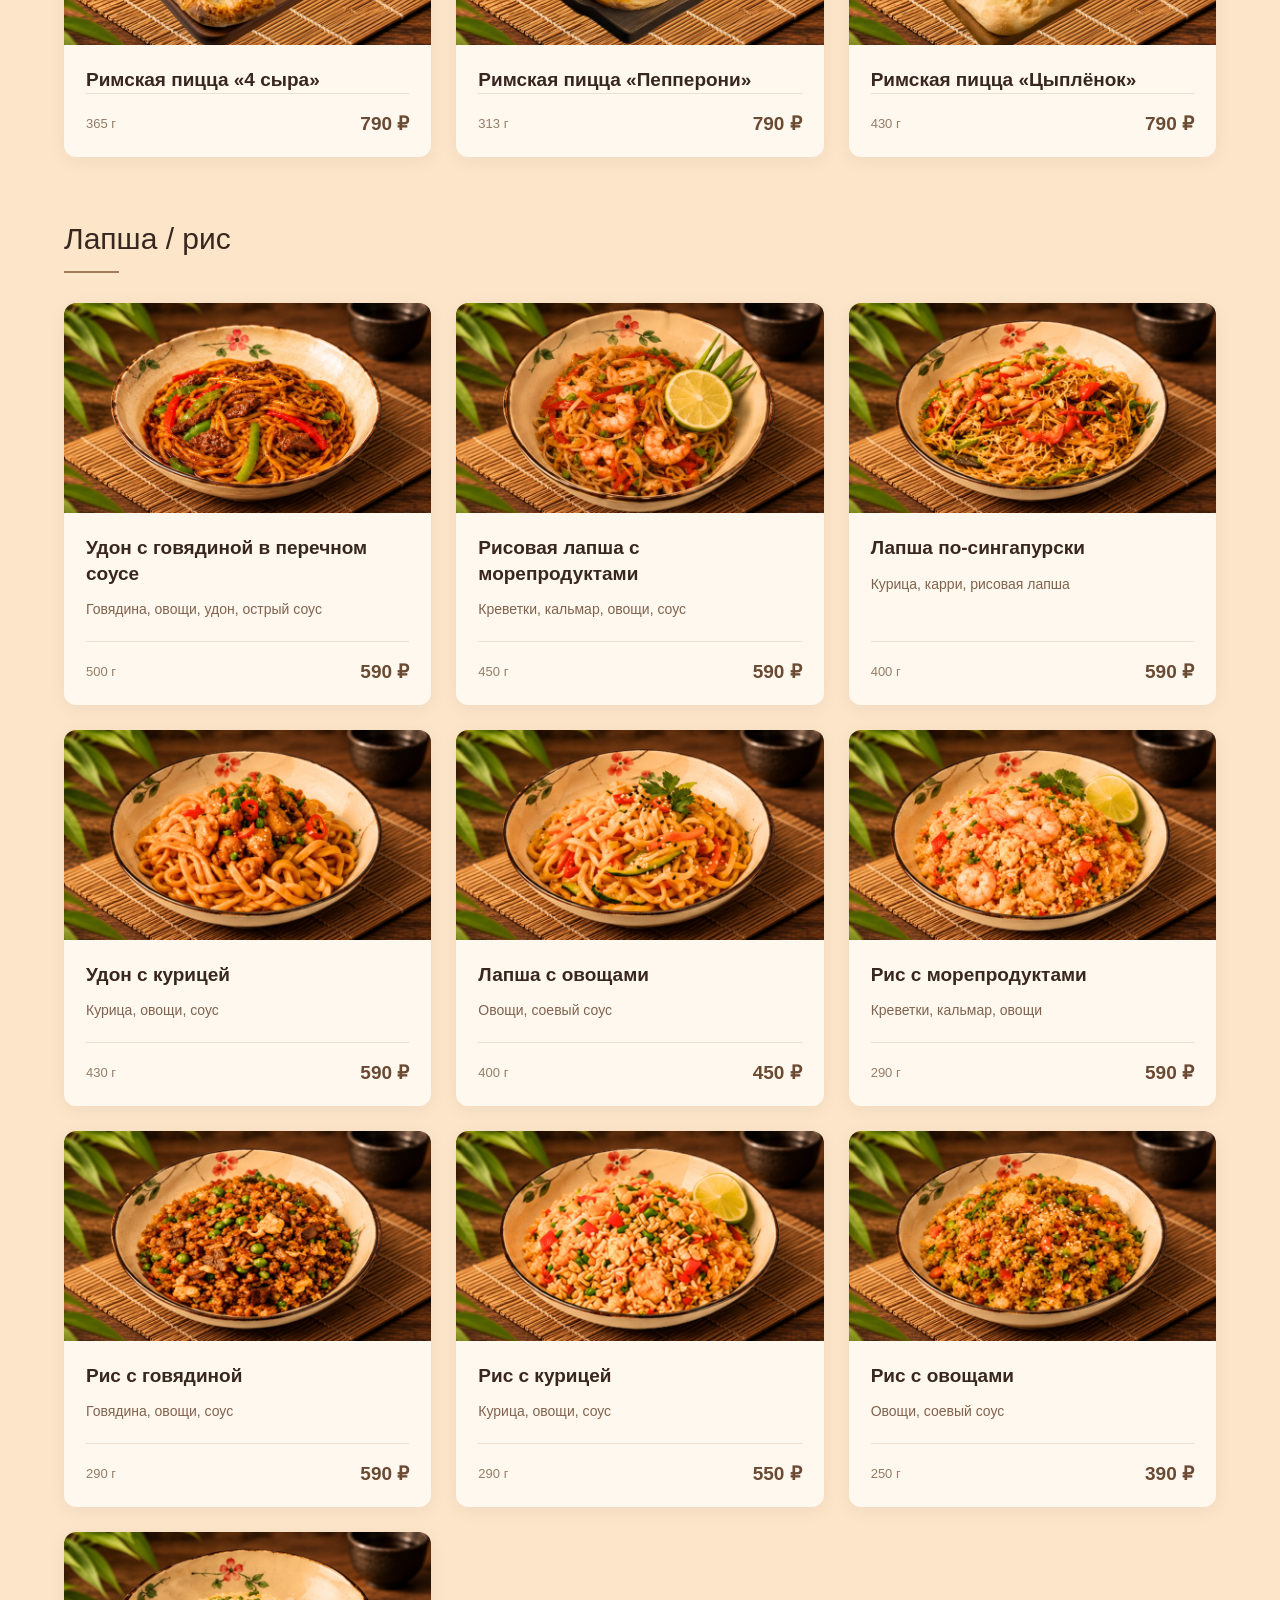
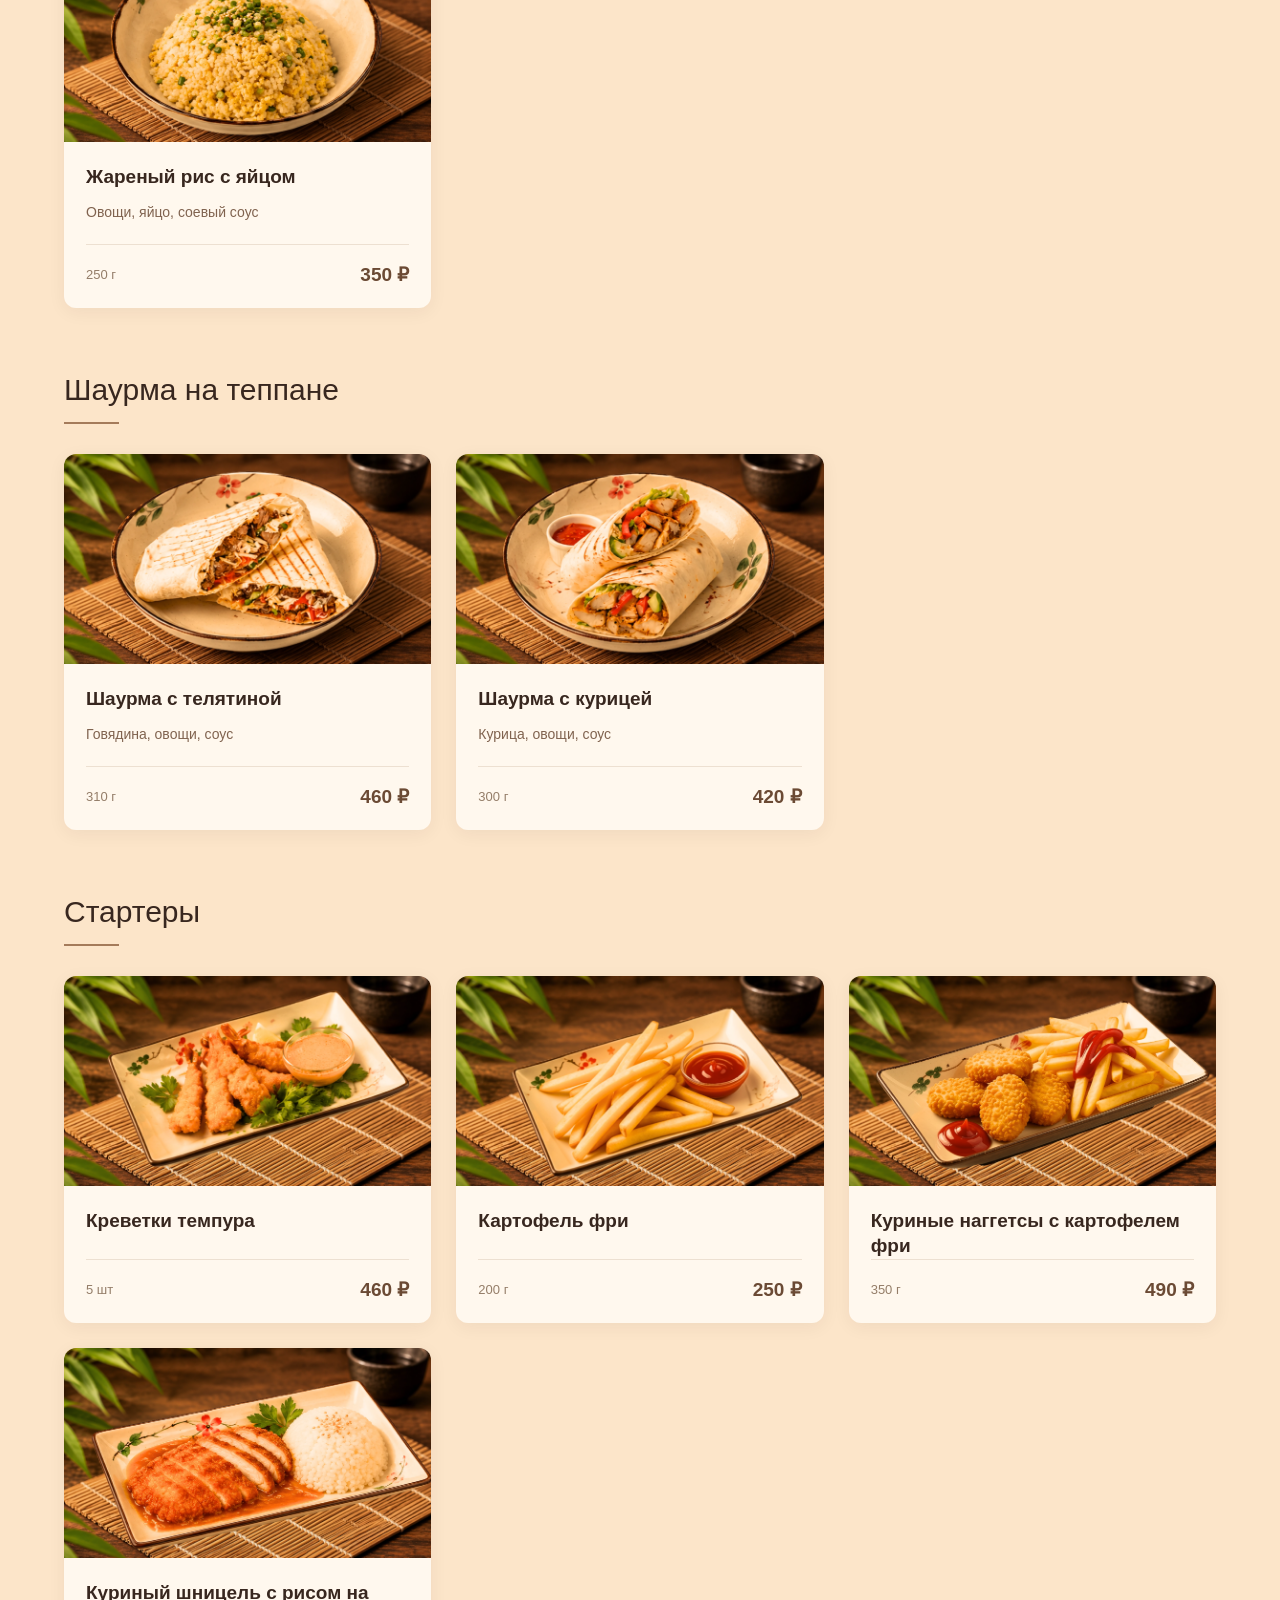
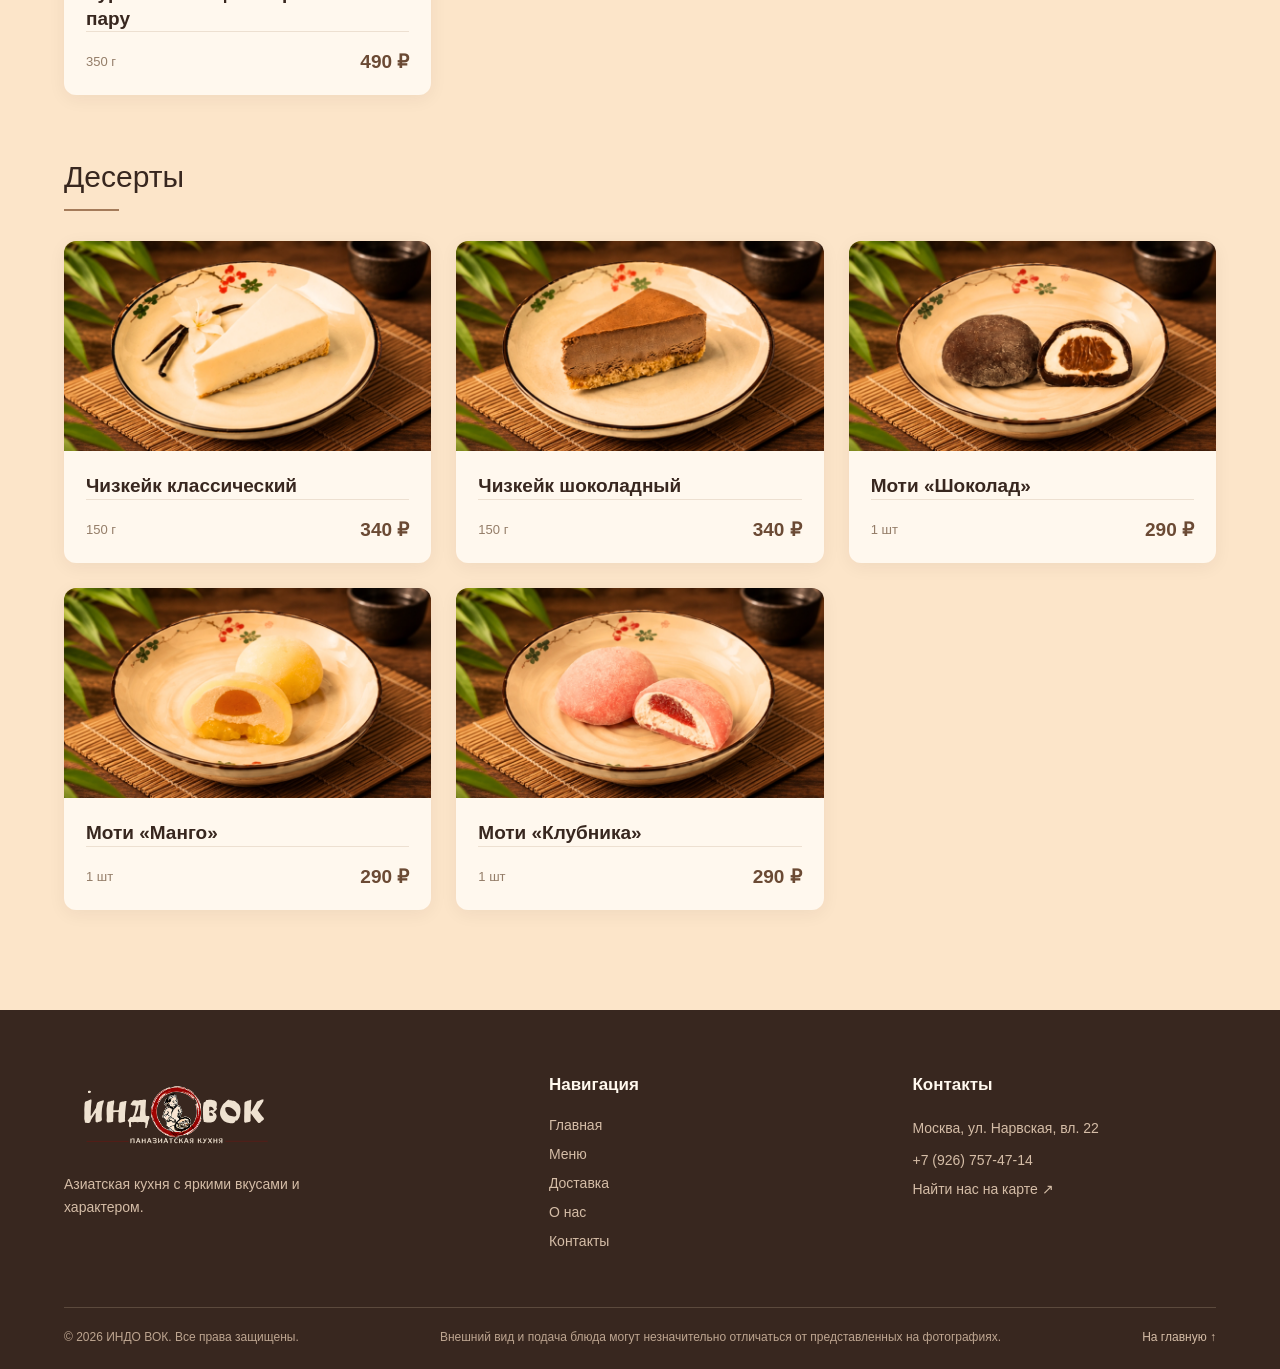
==== commit 10b4bb6f: "photo and site" ====
--- a/menu.html
+++ b/menu.html
@@ -150,9 +150,9 @@
 
                 <p>Москва, ул. Нарвская, вл. 22</p>
 
-                <a href="tel:+79859974048">
-                    +7 985 997 40 48
-                </a>
+               <a href="tel:+79267574714">
+                        +7 (926) 757-47-14
+                    </a>
 
                 <a
                     href="https://yandex.com/maps/213/moscow/?from=mapframe&ll=37.504240%2C55.836418&mode=whatshere&source=mapframe&utm_medium=mapframe&utm_source=maps&whatshere%5Bpoint%5D=37.504273%2C55.836444&whatshere%5Bzoom%5D=21&z=21"
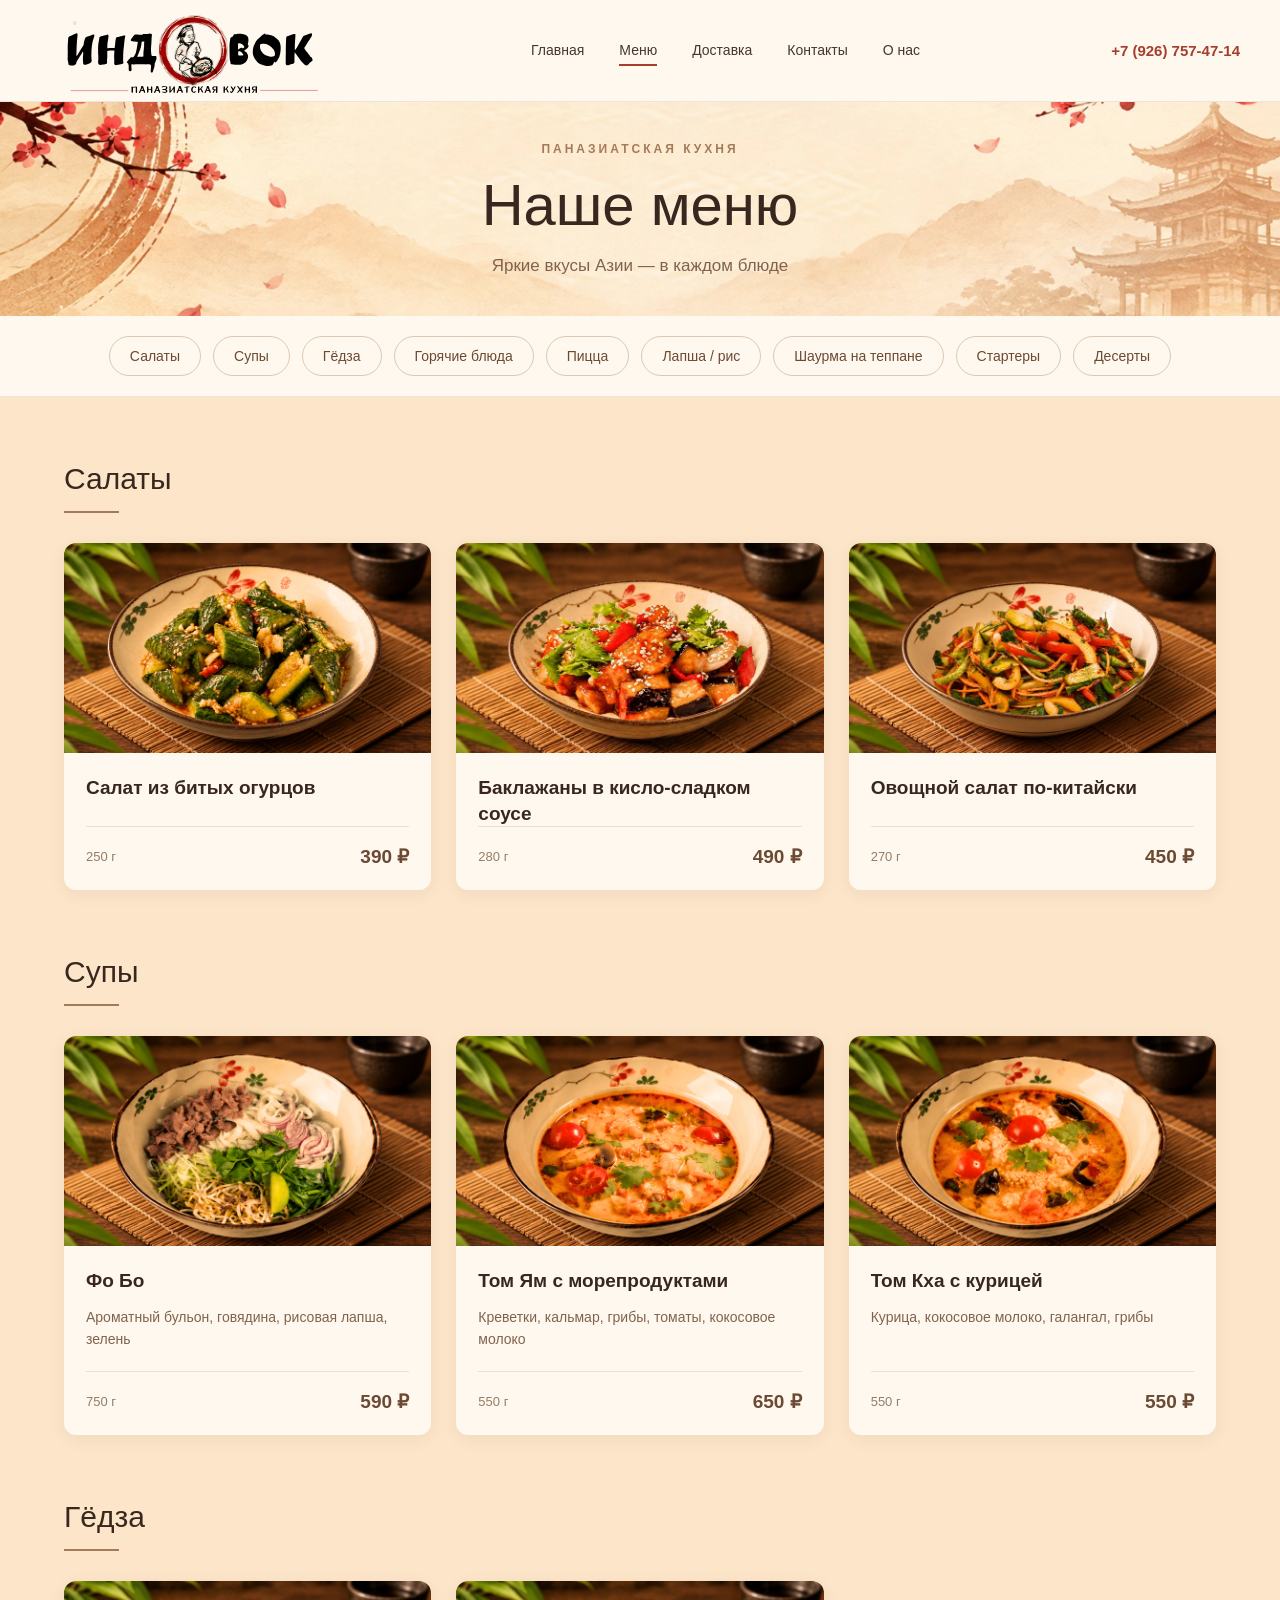
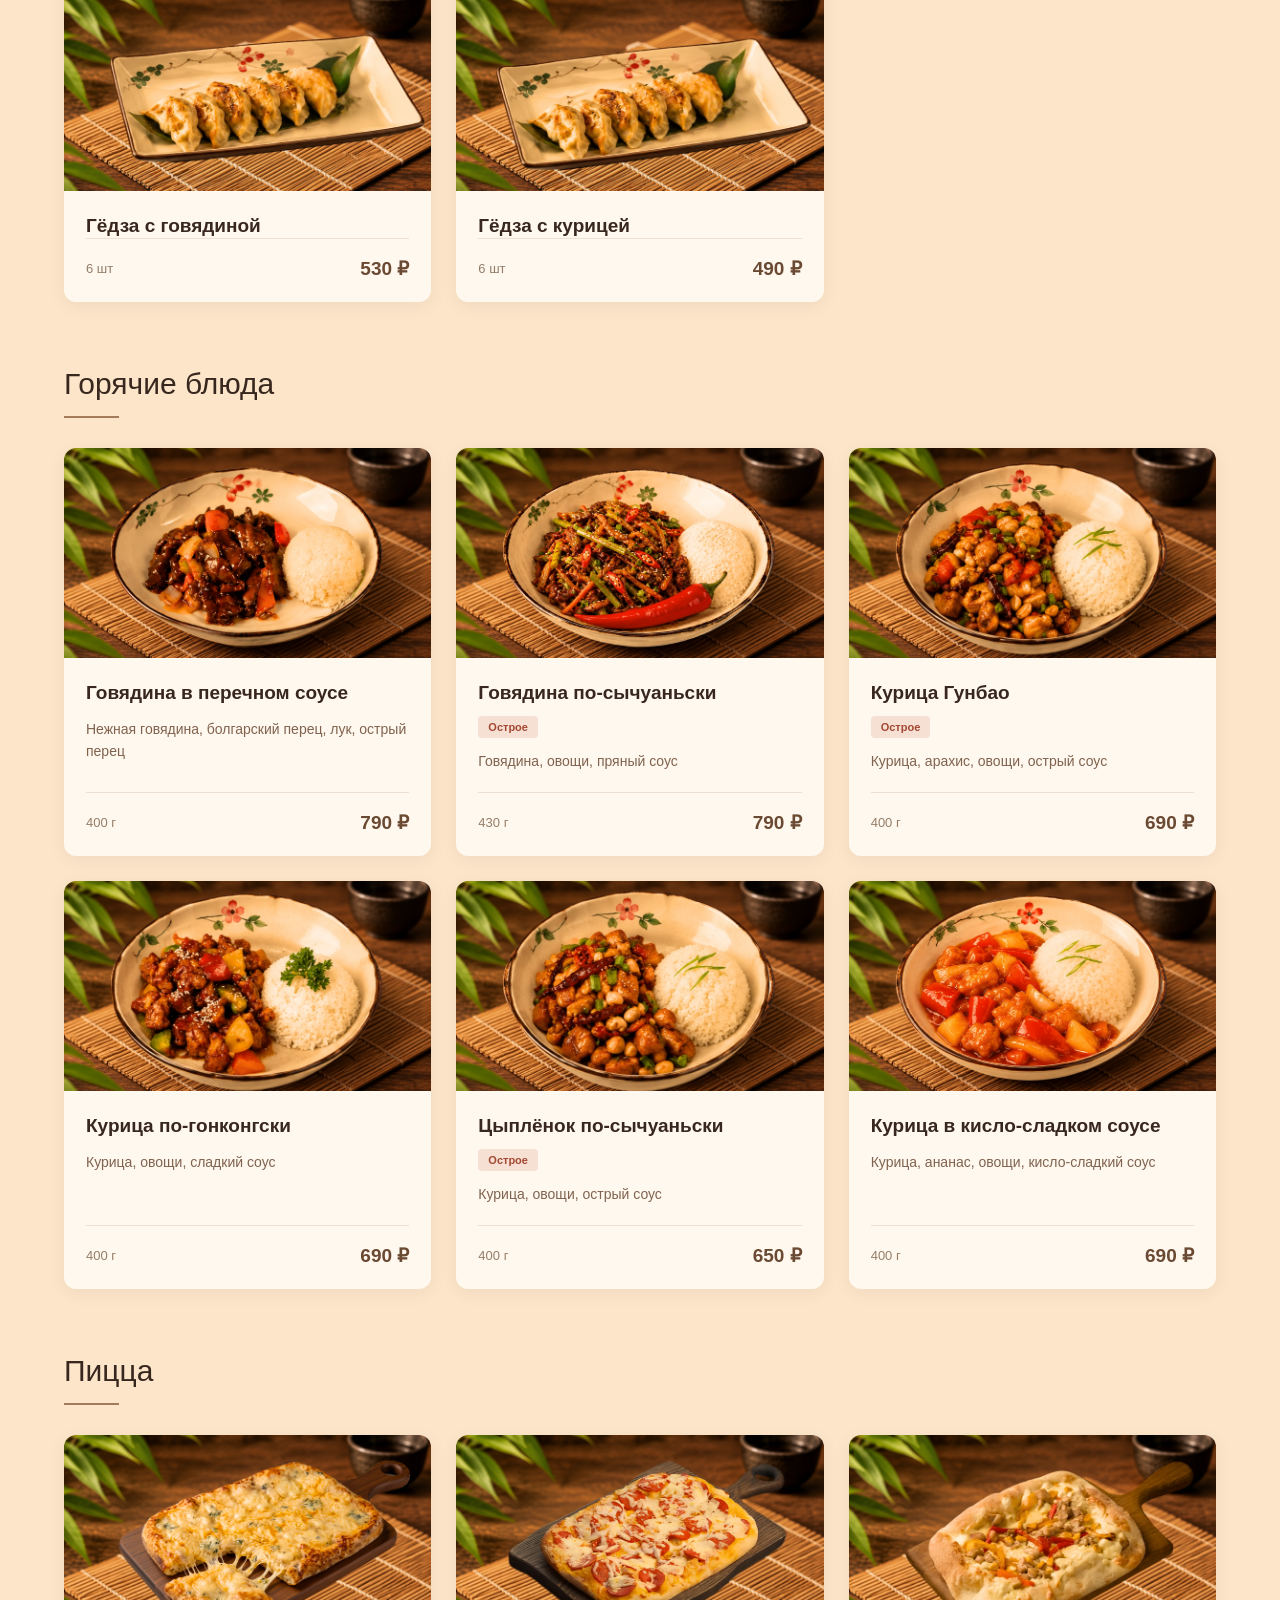
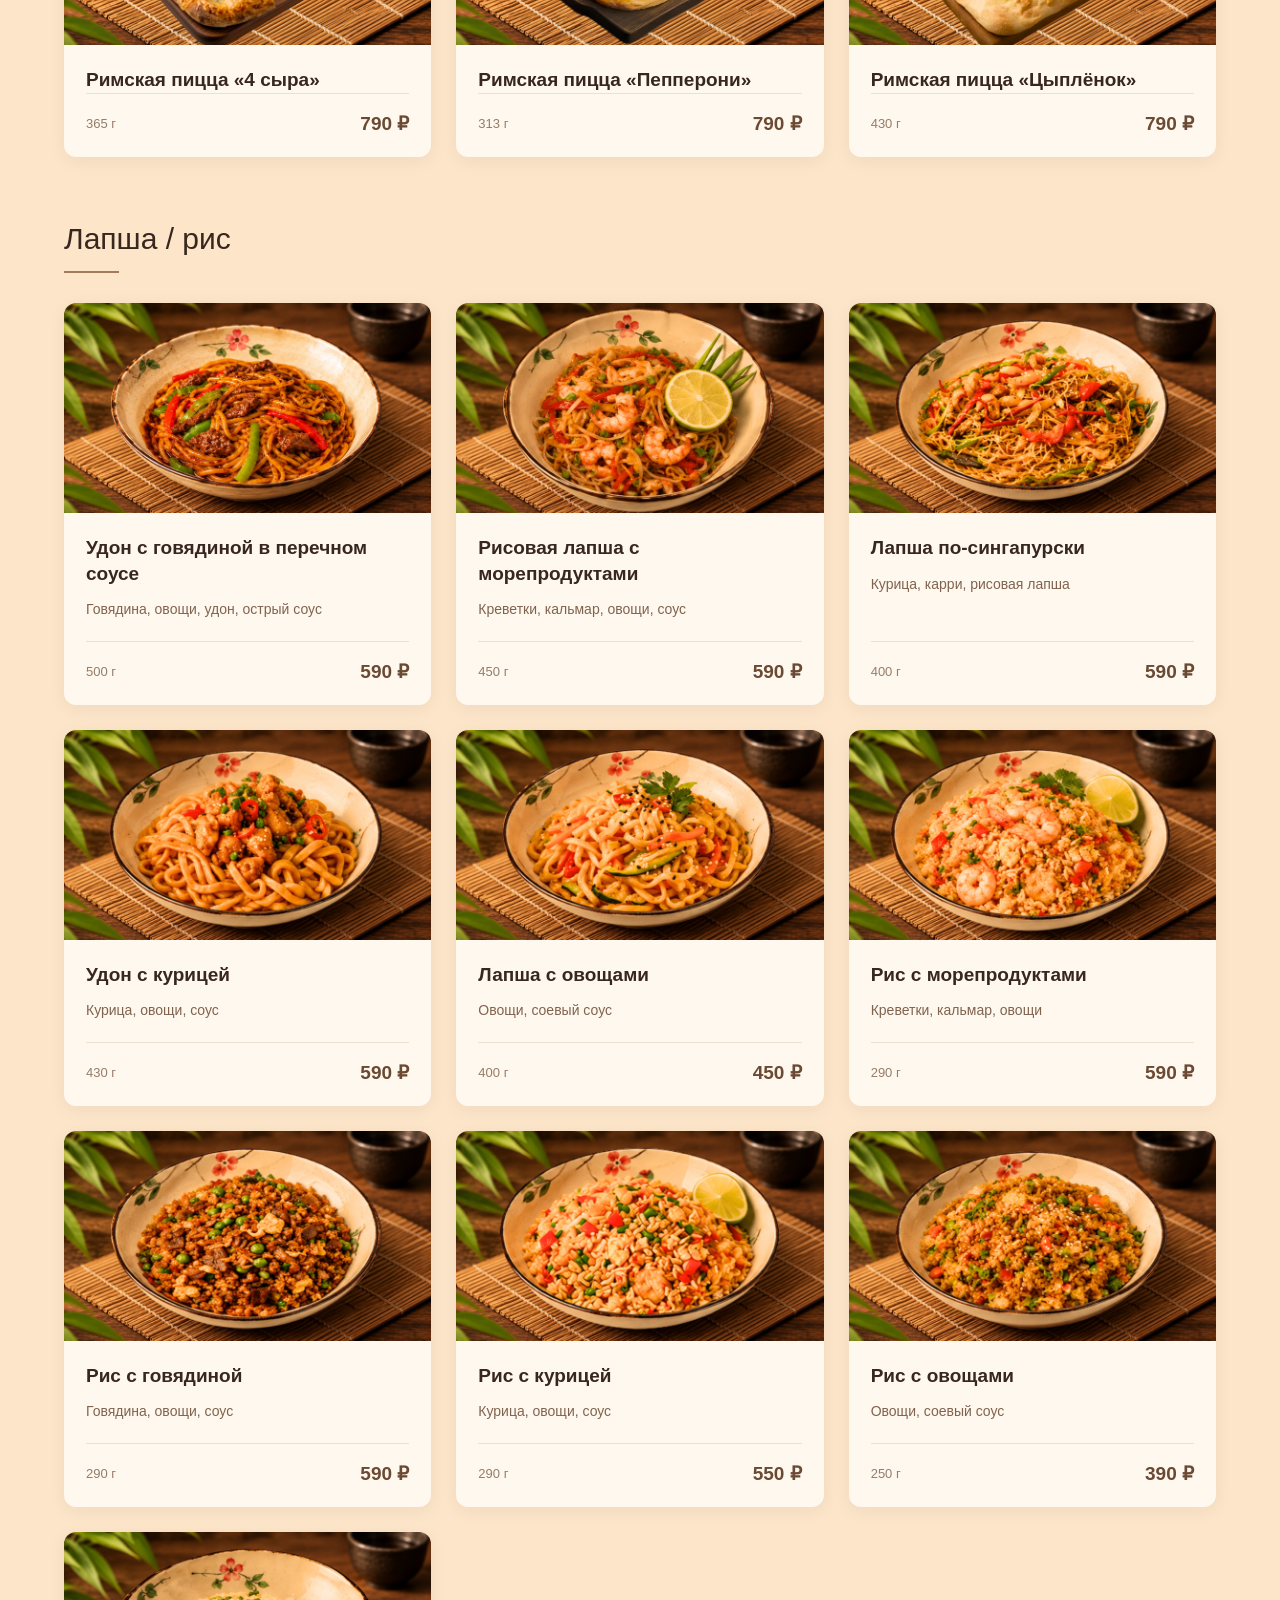
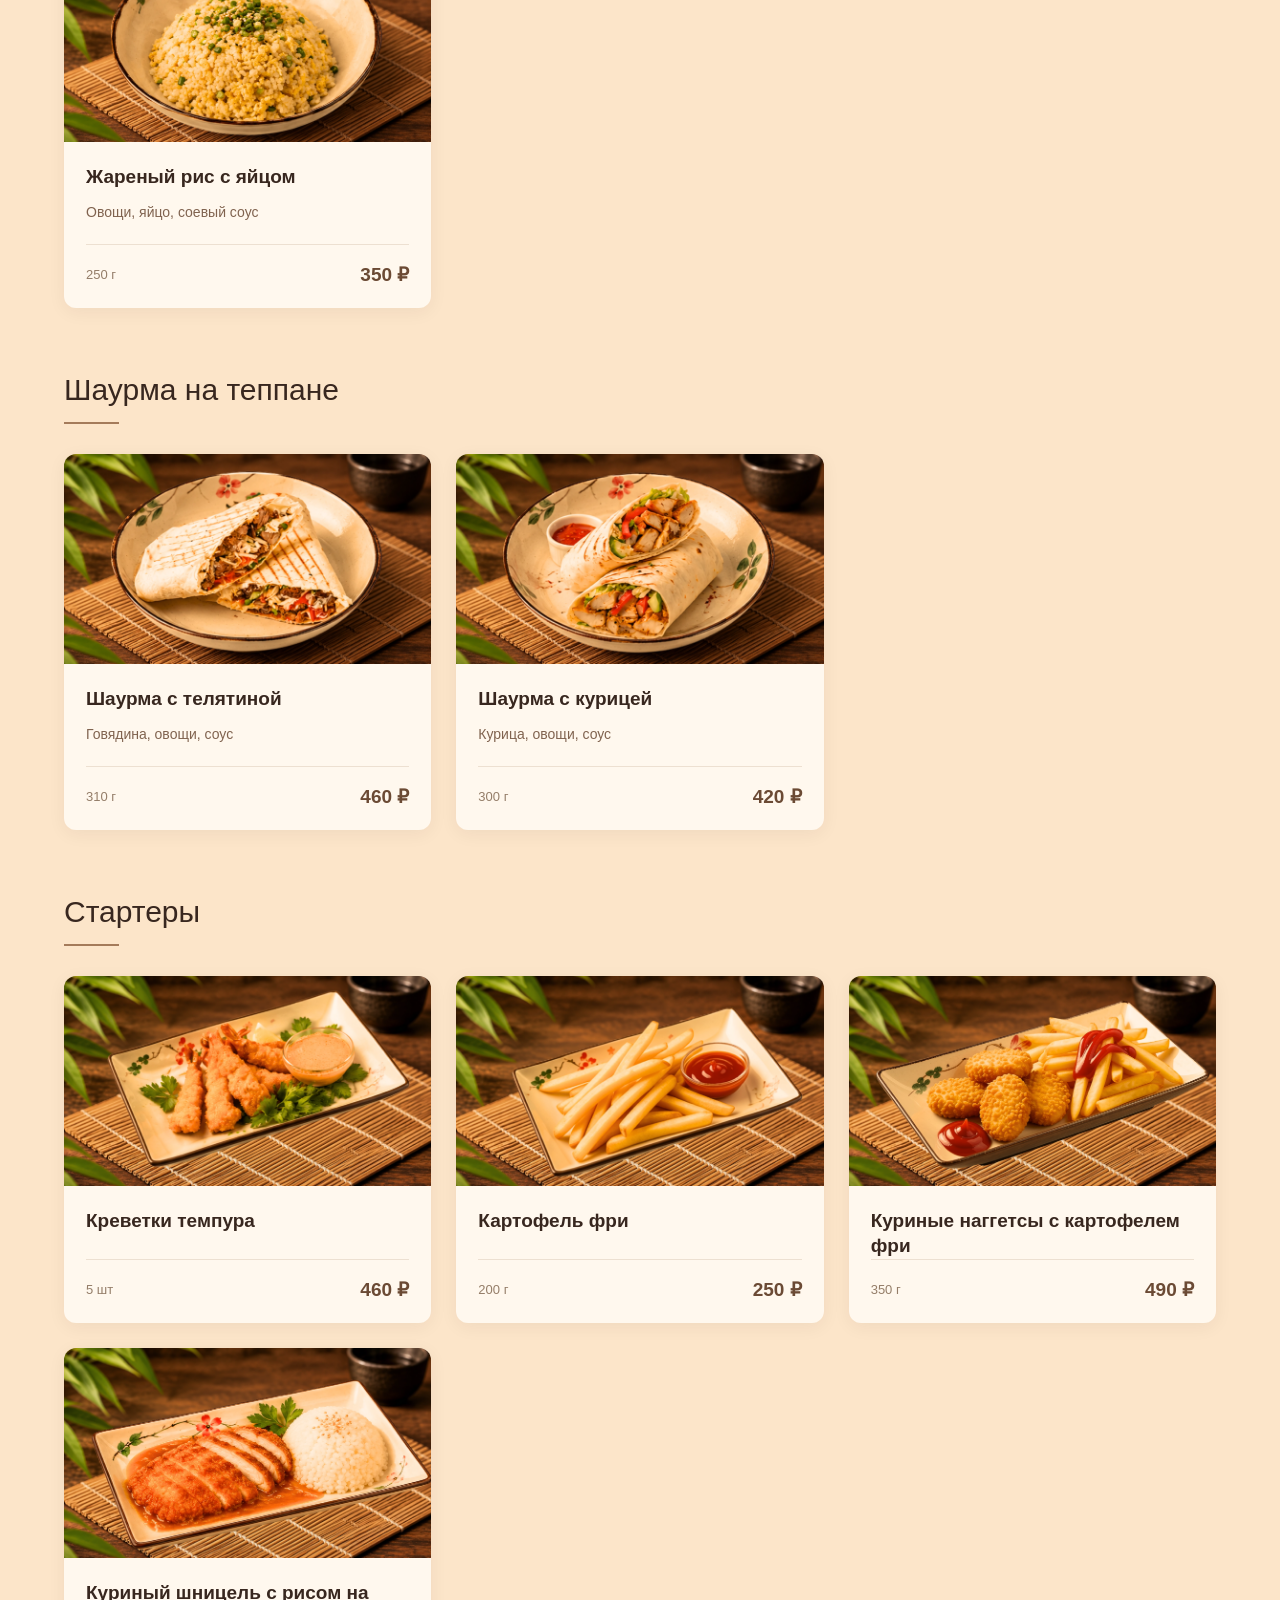
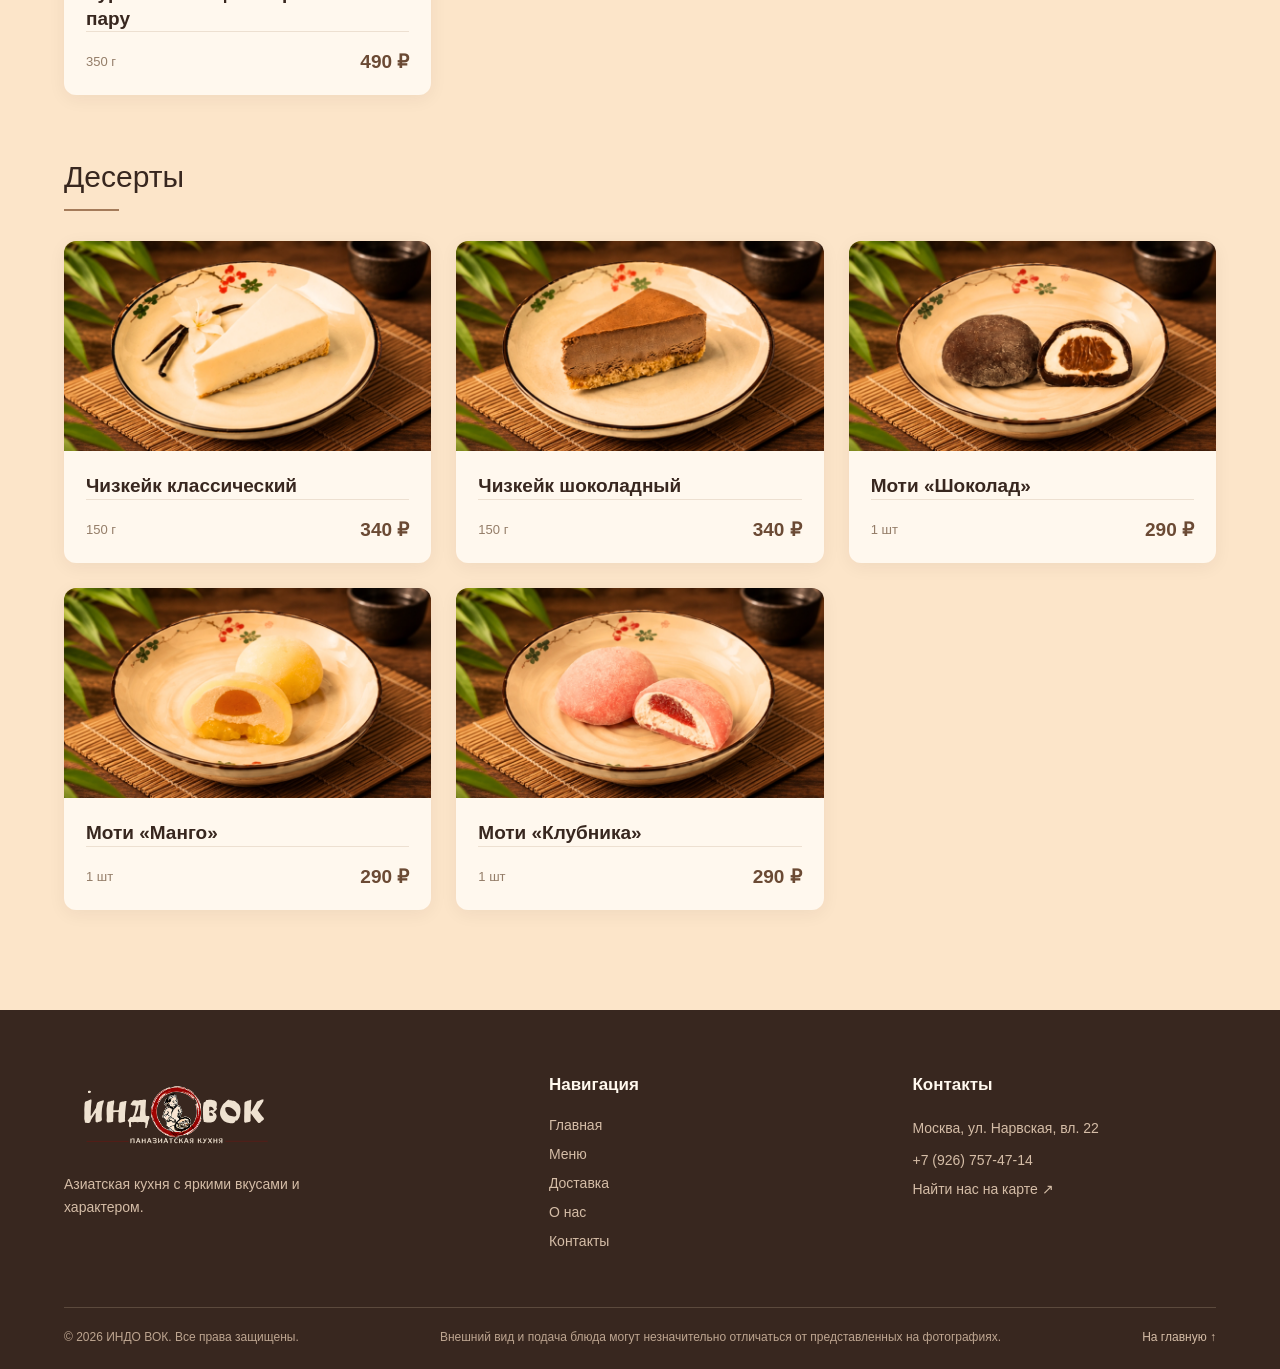
==== commit f136a3a5: "metrika" ====
--- a/menu.html
+++ b/menu.html
@@ -17,6 +17,19 @@
     <meta name="description" content="Меню ресторана ИНДО ВОК. Паназиатская кухня, супы, лапша, рис, горячие блюда и десерты.">
 
     <link rel="stylesheet" href="css/style.css">
+    <!-- Yandex.Metrika counter -->
+<script type="text/javascript">
+    (function(m,e,t,r,i,k,a){
+        m[i]=m[i]||function(){(m[i].a=m[i].a||[]).push(arguments)};
+        m[i].l=1*new Date();
+        for (var j = 0; j < document.scripts.length; j++) {if (document.scripts[j].src === r) { return; }}
+        k=e.createElement(t),a=e.getElementsByTagName(t)[0],k.async=1,k.src=r,a.parentNode.insertBefore(k,a)
+    })(window, document,'script','https://mc.yandex.ru/metrika/tag.js?id=114394879', 'ym');
+
+    ym(114394879, 'init', {ssr:true, webvisor:true, clickmap:true, ecommerce:"dataLayer", referrer: document.referrer, url: location.href, accurateTrackBounce:true, trackLinks:true});
+</script>
+<noscript><div><img src="https://mc.yandex.ru/watch/114394879" style="position:absolute; left:-9999px;" alt="" /></div></noscript>
+<!-- /Yandex.Metrika counter -->
 </head>
 
 <body>
